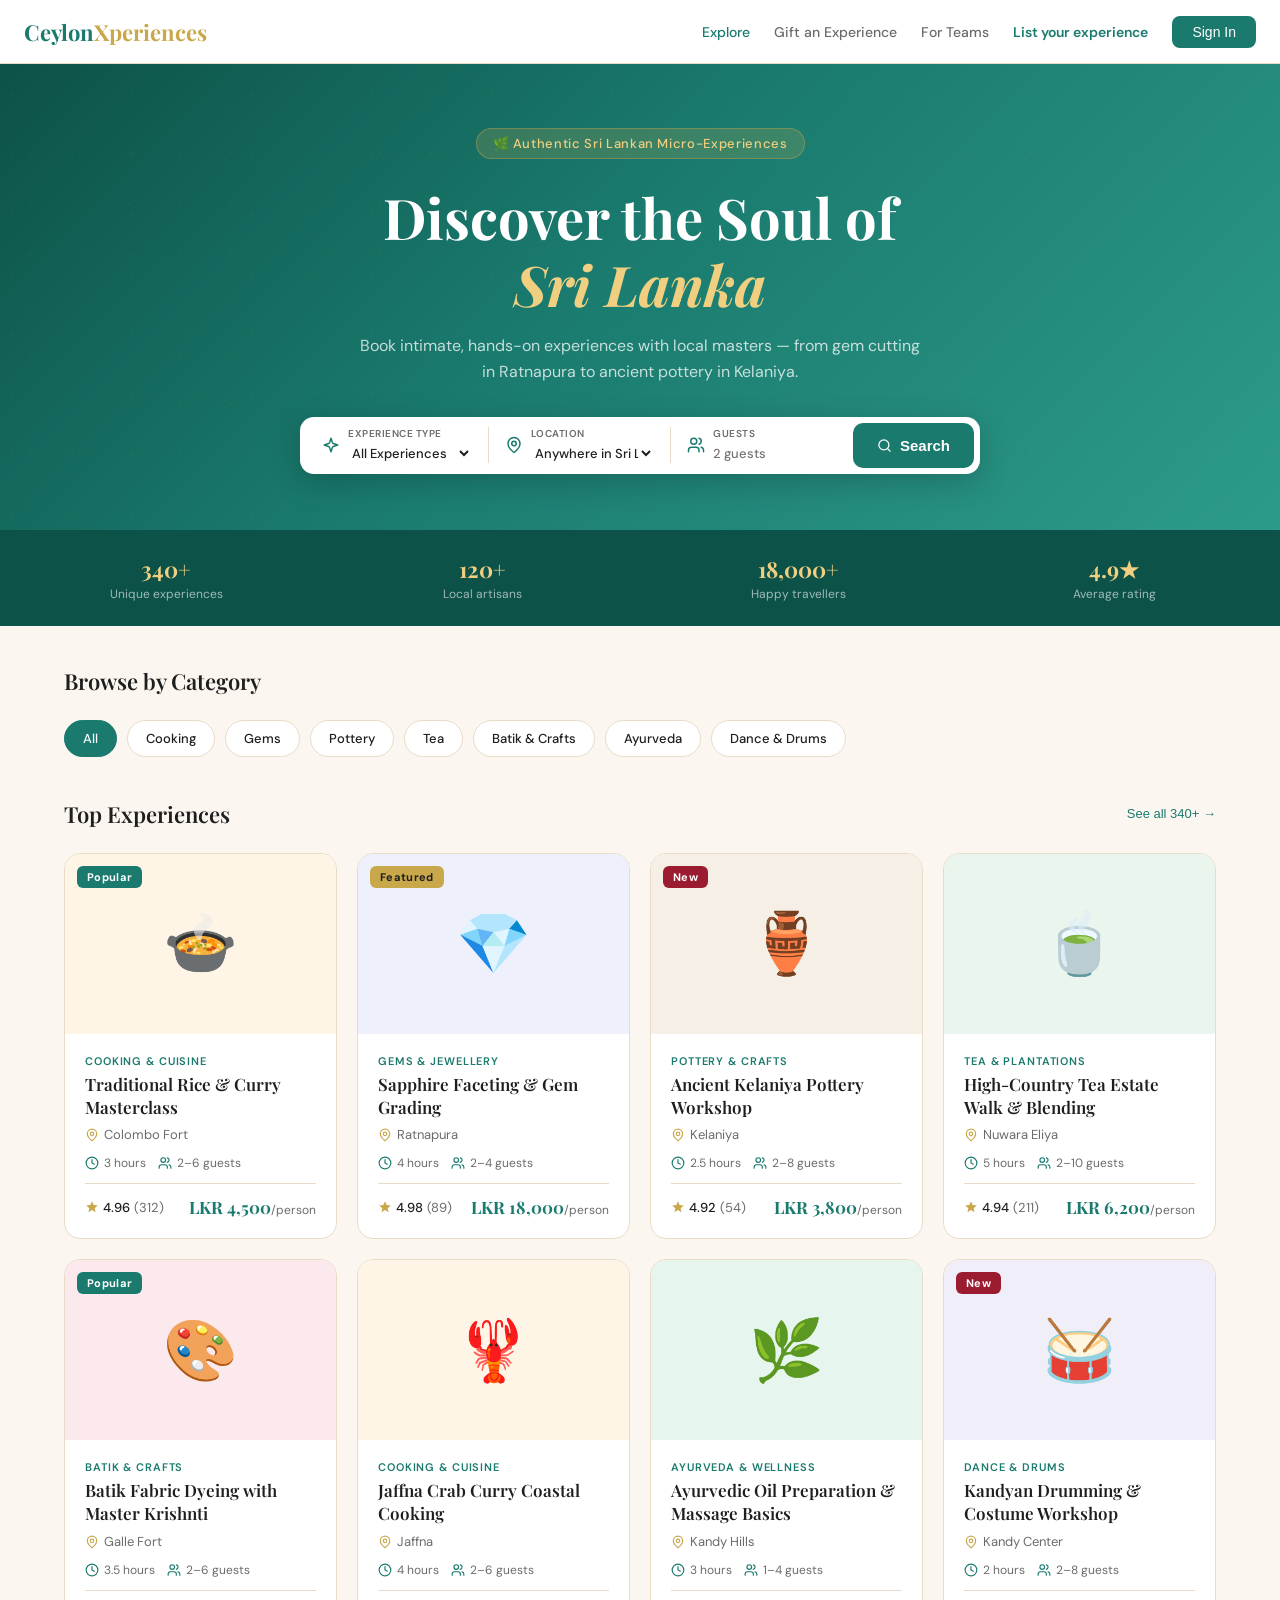
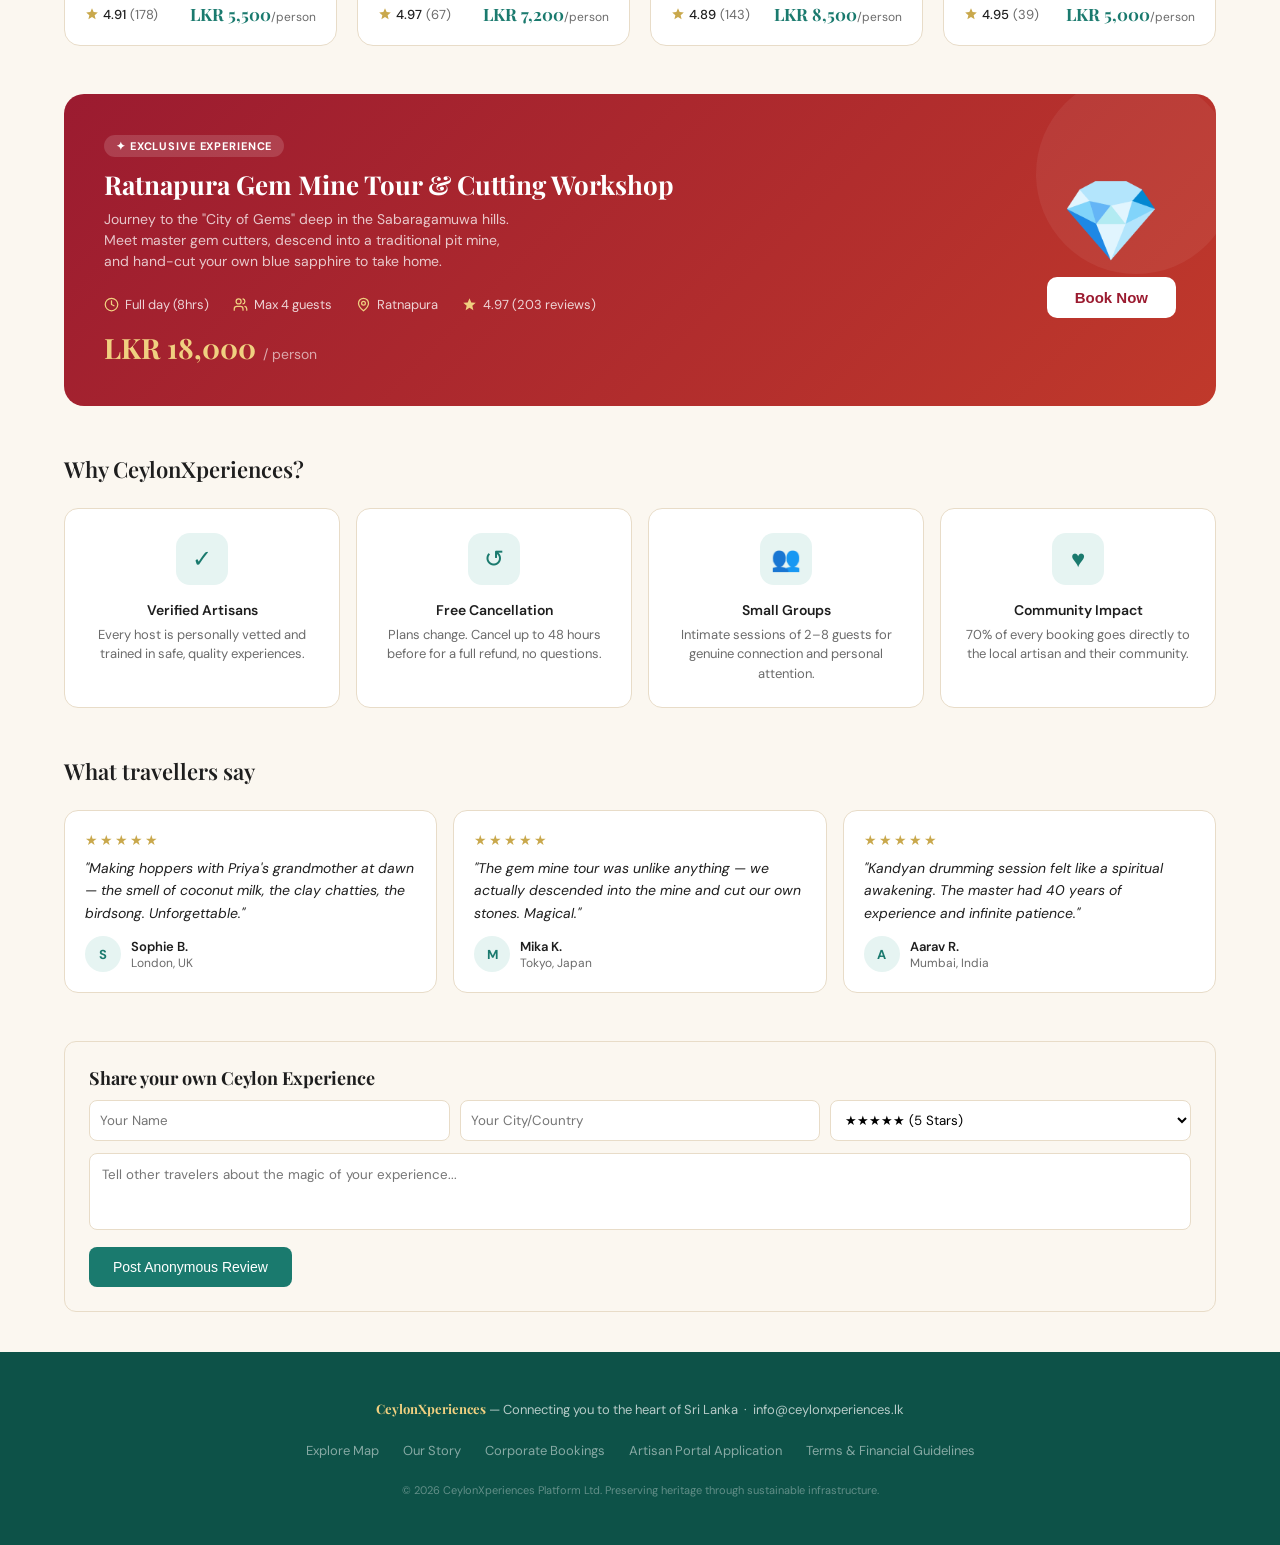
==== index.html @ 3e99bd2c "Add files via upload" ====
<!DOCTYPE html>
<html lang="en">
<head>
<meta charset="UTF-8">
<meta name="viewport" content="width=device-width, initial-scale=1.0">
<title>CeylonXperiences — Authentic Sri Lankan Micro-Experiences</title>
<link href="https://fonts.googleapis.com/css2?family=Playfair+Display:ital,wght=0,400;0,600;0,700;1,400&family=DM+Sans:wght=300;400;500;600&display=swap" rel="stylesheet">
<style>
  *{margin:0;padding:0;box-sizing:border-box}
  :root{
    --gold:#C9A84C;--gold-light:#F0D080;--gold-dark:#8B6914;
    --teal:#1A7A6E;--teal-light:#E6F4F2;--teal-dark:#0D5248;
    --cream:#FBF7F0;--warm:#F5EDD8;--charcoal:#1E1E1E;
    --muted:#6B6B6B;--border:#E8DCC8;--white:#FFFFFF;
    --red:#C0392B;--ruby:#9B1B30;
  }
  body{font-family:'DM Sans',sans-serif;background:var(--cream);color:var(--charcoal);min-height:100vh;display:flex;flex-direction:column}

  /* SVG ICON COMPATIBILITY CLASS */
  .icon {
    display: inline-block;
    width: 1em;
    height: 1em;
    stroke-width: 0;
    stroke: currentColor;
    fill: currentColor;
    vertical-align: middle;
  }

  /* NAV & MOBILE OVERLAYS */
  nav{background:var(--white);border-bottom:1px solid var(--border);padding:0 1.5rem;display:flex;align-items:center;justify-content:space-between;height:64px;position:sticky;top:0;z-index:100}
  .logo{font-family:'Playfair Display',serif;font-size:22px;font-weight:700;color:var(--teal);cursor:pointer}
  .logo span{color:var(--gold)}
  
  /* Toggle Mobile Menu Button */
  .menu-toggle {
    display: none;
    flex-direction: column;
    gap: 5px;
    background: none;
    border: none;
    cursor: pointer;
    padding: 5px;
    z-index: 110;
  }
  .menu-toggle span {
    width: 25px;
    height: 3px;
    background-color: var(--teal);
    transition: all 0.3s ease;
  }
  
  .nav-links{display:flex;gap:1.5rem;align-items:center}
  .nav-links a{text-decoration:none;color:var(--muted);font-size:14px;font-weight:500;cursor:pointer;transition:color 0.2s}
  .nav-links a:hover, .nav-links a.active{color:var(--teal)}
  .nav-btn{background:var(--teal);color:var(--white);border:none;padding:8px 20px;border-radius:8px;font-size:14px;font-weight:500;cursor:pointer}
  .nav-btn:hover{background:var(--teal-dark)}

  /* RESPONSIVE NAV INTERACTION SCREEN OVERLAYS */
  @media (max-width: 868px) {
    .menu-toggle { display: flex; }
    .menu-toggle.open span:nth-child(1) { transform: rotate(45deg) translate(5px, 6px); }
    .menu-toggle.open span:nth-child(2) { opacity: 0; }
    .menu-toggle.open span:nth-child(3) { transform: rotate(-45deg) translate(5px, -6px); }
    
    .nav-links {
      position: fixed;
      top: 0;
      right: -100%;
      width: 75%;
      max-width: 320px;
      height: 100vh;
      background: var(--white);
      box-shadow: -4px 0 15px rgba(0,0,0,0.1);
      flex-direction: column;
      align-items: flex-start;
      padding: 5rem 2rem 2rem;
      gap: 2rem;
      transition: right 0.3s ease;
      z-index: 105;
    }
    .nav-links.open { right: 0; }
    .nav-links a { font-size: 16px; width: 100%; }
    .nav-btn { width: 100%; text-align: center; padding: 12px; }
  }

  /* VIEWS CONTEXT MANAGING */
  .view-section { display: none; }
  .view-section.active { display: block; }

  /* HERO */
  .hero{position:relative;background:linear-gradient(135deg,#0D5248 0%,#1A7A6E 45%,#2D9B8A 100%);padding:4rem 1.5rem 3.5rem;overflow:hidden;text-align:center}
  .hero-pattern{position:absolute;inset:0;opacity:0.06;background-image:radial-gradient(circle at 20% 50%,var(--gold) 1px,transparent 1px),radial-gradient(circle at 80% 20%,var(--gold) 1px,transparent 1px),radial-gradient(circle at 60% 80%,var(--gold) 1px,transparent 1px);background-size:60px 60px,80px 80px,50px 50px}
  .hero-tag{display:inline-block;background:rgba(201,168,76,0.2);color:var(--gold-light);border:1px solid rgba(201,168,76,0.4);padding:6px 16px;border-radius:20px;font-size:13px;font-weight:500;letter-spacing:0.05em;margin-bottom:1.5rem}
  .hero h1{font-family:'Playfair Display',serif;font-size:clamp(1.8rem, 5vw, 3.5rem);color:var(--white);line-height:1.2;margin-bottom:1rem;font-weight:700}
  .hero h1 em{color:var(--gold-light);font-style:italic}
  .hero p{color:rgba(255,255,255,0.75);font-size:16px;max-width:560px;margin:0 auto 2rem;line-height:1.6}

  /* SEARCH BAR (MOBILE ADAPTIVE RESIZING) */
  .search-bar{background:var(--white);border-radius:14px;padding:6px;display:flex;align-items:center;max-width:680px;margin:0 auto;box-shadow:0 8px 32px rgba(0,0,0,0.2)}
  .search-field{display:flex;align-items:center;gap:8px;padding:0 1rem;flex:1;border-right:1px solid var(--border)}
  .search-field:last-of-type{border-right:none}
  .search-field i, .search-field svg{color:var(--teal);font-size:18px;width:18px;height:18px;flex-shrink:0}
  .search-field-inner{flex:1;}
  .search-field-inner label{display:block;font-size:10px;font-weight:600;color:var(--muted);letter-spacing:0.05em;text-transform:uppercase;text-align:left;margin-bottom:2px}
  .search-field-inner select,.search-field-inner input{border:none;outline:none;font-family:'DM Sans',sans-serif;font-size:13px;font-weight:500;color:var(--charcoal);background:transparent;width:100%;cursor:pointer}
  .search-go{background:var(--teal);color:var(--white);border:none;padding:14px 24px;border-radius:10px;font-size:15px;font-weight:600;cursor:pointer;white-space:nowrap;display:flex;align-items:center;gap:8px;transition: background 0.2s;}
  .search-go:hover{background:var(--teal-dark)}

  @media (max-width: 768px) {
    .search-bar { flex-direction: column; align-items: stretch; gap: 12px; padding: 16px; border-radius: 16px; }
    .search-field { border-right: none; border-bottom: 1px solid var(--border); padding: 0 0 10px 0; }
    .search-field:last-of-type { border-bottom: none; padding-bottom: 4px; }
    .search-go { width: 100%; justify-content: center; padding: 14px; }
    .search-field-inner select, .search-field-inner input { font-size: 14px; padding: 4px 0; }
  }

  /* STATS STRIP */
  .stats-strip{background:var(--teal-dark);display:flex;justify-content:center;gap:2rem;padding:1.5rem;flex-wrap:wrap}
  .stat{text-align:center;flex:1;min-width:130px}
  .stat-num{font-size:22px;font-weight:700;color:var(--gold-light);font-family:'Playfair Display',serif}
  .stat-label{font-size:12px;color:rgba(255,255,255,0.6);margin-top:2px}

  /* MAIN CONTENT */
  main{max-width:1200px;margin:0 auto;padding:2.5rem 1.5rem;flex:1;width:100%}

  /* CATEGORY PILLS (MOBILE TOUCH-SWIPE SLIDER LAYOUT) */
  .section-header{display:flex;justify-content:space-between;align-items:center;margin-bottom:1.5rem;gap:10px}
  .section-title{font-family:'Playfair Display',serif;font-size:22px;font-weight:600;color:var(--charcoal)}
  .see-all{color:var(--teal);font-size:13px;font-weight:500;cursor:pointer;text-decoration:none;border:none;background:none;white-space:nowrap}
  .see-all:hover{color:var(--teal-dark);text-decoration:underline}
  
  .categories{display:flex;gap:10px;overflow-x:auto;padding-bottom:10px;margin-bottom:2rem;margin-left:-1.5rem;margin-right:-1.5rem;padding-left:1.5rem;padding-right:1.5rem;scrollbar-width:none;-webkit-overflow-scrolling:touch}
  .categories::-webkit-scrollbar { display: none; }
  .cat-pill{display:flex;align-items:center;gap:7px;padding:9px 18px;border-radius:40px;border:1.5px solid var(--border);background:var(--white);font-size:13px;font-weight:500;cursor:pointer;transition:all 0.2s;color:var(--charcoal);white-space:nowrap}
  .cat-pill:hover,.cat-pill.active{background:var(--teal);color:var(--white);border-color:var(--teal)}

  /* CARDS GRID */
  .cards-grid{display:grid;grid-template-columns:repeat(auto-fill,minmax(270px,1fr));gap:20px;margin-bottom:3rem}
  @media (max-width: 480px) {
    .cards-grid { grid-template-columns: 1fr; }
  }
  .card{background:var(--white);border-radius:16px;overflow:hidden;border:1px solid var(--border);cursor:pointer;transition:transform 0.2s,box-shadow 0.2s;display:flex;flex-direction:column}
  .card:hover{transform:translateY(-4px);box-shadow:0 12px 32px rgba(0,0,0,0.1)}
  .card-img-placeholder{width:100%;height:180px;display:flex;align-items:center;justify-content:center;font-size:60px;position:relative;flex-shrink:0}
  .card-badge{position:absolute;top:12px;left:12px;background:var(--gold);color:var(--charcoal);font-size:11px;font-weight:700;padding:4px 10px;border-radius:6px;letter-spacing:0.03em}
  .card-badge.new{background:var(--ruby);color:var(--white)}
  .card-badge.popular{background:var(--teal);color:var(--white)}
  .card-body{padding:1.25rem;display:flex;flex-direction:column;flex:1}
  .card-category{font-size:11px;font-weight:600;color:var(--teal);letter-spacing:0.08em;text-transform:uppercase;margin-bottom:5px}
  .card-title{font-family:'Playfair Display',serif;font-size:17px;font-weight:600;color:var(--charcoal);margin-bottom:8px;line-height:1.35}
  .card-location{display:flex;align-items:center;gap:5px;font-size:13px;color:var(--muted);margin-bottom:12px;margin-top:auto}
  .card-location svg{color:var(--gold);width:14px;height:14px;flex-shrink:0}
  .card-meta{display:flex;gap:12px;margin-bottom:12px}
  .card-meta-item{display:flex;align-items:center;gap:5px;font-size:12px;color:var(--muted)}
  .card-meta-item svg{color:var(--teal);width:14px;height:14px;flex-shrink:0}
  .card-footer{display:flex;align-items:center;justify-content:space-between;border-top:1px solid var(--border);padding-top:12px;margin-top:auto}
  .card-rating{display:flex;align-items:center;gap:4px;font-size:13px;font-weight:500}
  .card-rating svg{color:var(--gold);width:14px;height:14px}
  .card-price{font-size:17px;font-weight:700;color:var(--teal);font-family:'Playfair Display',serif}
  .card-price span{font-size:12px;font-weight:400;color:var(--muted);font-family:'DM Sans',sans-serif}

  /* FEATURED BANNER */
  .featured-banner{background:linear-gradient(135deg,#9B1B30,#C0392B);border-radius:20px;padding:2.5rem;display:grid;grid-template-columns:1fr auto;gap:2rem;align-items:center;margin-bottom:3rem;position:relative;overflow:hidden}
  .featured-banner::before{content:'';position:absolute;right:-20px;top:-20px;width:200px;height:200px;border-radius:50%;background:rgba(255,255,255,0.06)}
  .featured-tag{background:rgba(255,255,255,0.15);color:var(--white);font-size:11px;font-weight:700;padding:4px 12px;border-radius:20px;letter-spacing:0.08em;display:inline-block;margin-bottom:12px}
  .featured-banner h2{font-family:'Playfair Display',serif;font-size:26px;color:var(--white);font-weight:700;margin-bottom:8px;line-height:1.2}
  .featured-banner p{color:rgba(255,255,255,0.75);font-size:14px;line-height:1.5;max-width:420px;margin-bottom:1.5rem}
  .featured-price{font-size:28px;font-weight:700;color:var(--gold-light);font-family:'Playfair Display',serif}
  .featured-price small{font-size:14px;font-weight:400;color:rgba(255,255,255,0.6);font-family:'DM Sans',sans-serif}
  .featured-btn{background:var(--white);color:var(--ruby);border:none;padding:12px 28px;border-radius:10px;font-weight:600;font-size:15px;cursor:pointer;transition:transform 0.2s;}
  .featured-btn:active{transform:scale(0.98)}
  .featured-info{display:flex;gap:1.5rem;margin-bottom:1rem;flex-wrap:wrap}
  .feat-info-item{display:flex;align-items:center;gap:6px;font-size:13px;color:rgba(255,255,255,0.8)}
  .feat-info-item svg{width:15px;height:15px;color:var(--gold-light)}

  @media (max-width: 768px) {
    .featured-banner { grid-template-columns: 1fr; padding: 2rem 1.5rem; text-align: center; }
    .featured-banner p { max-width: 100%; }
    .featured-info { justify-content: center; gap: 1rem; }
    .featured-banner div:last-child { flex-direction: row-reverse !important; justify-content: space-between; width: 100%; border-top: 1px solid rgba(255,255,255,0.15); padding-top: 1.5rem; }
    .featured-btn { width: 100%; max-width: 200px; padding: 14px; }
  }

  /* CONTENT TEMPLATE STYLES */
  .generic-content{background:var(--white);border-radius:16px;border:1px solid var(--border);padding:2.5rem 1.5rem;max-width:800px;margin:0 auto}
  .generic-content h2{font-family:'Playfair Display',serif;font-size:26px;margin-bottom:1.25rem;color:var(--teal-dark)}
  .generic-content h3{font-family:'Playfair Display',serif;font-size:19px;margin:1.5rem 0 0.75rem;color:var(--charcoal)}
  .generic-content p{font-size:15px;line-height:1.65;color:var(--muted);margin-bottom:1.25rem}
  .generic-content ul{margin-left:1.25rem;margin-bottom:1.5rem;color:var(--muted)}
  .generic-content li{margin-bottom:0.5rem;font-size:15px;line-height:1.5}
  
  /* GRID BOX FOR TEAMS & GIFTING */
  .info-split-grid {display:grid;grid-template-columns:1fr 1fr;gap:1.5rem;margin-top:2rem}
  @media(max-width:640px){.info-split-grid{grid-template-columns:1fr}}
  .info-box {background:var(--cream);border:1px solid var(--border);border-radius:12px;padding:1.25rem}

  /* BOOKING FLOW STYLES */
  .checkout-container{display:grid;grid-template-columns:1.4fr 1fr;gap:1.5rem;max-width:1000px;margin:0 auto;align-items:start}
  @media(max-width:868px){.checkout-container{grid-template-columns:1fr}}
  .checkout-card{background:var(--white);border:1px solid var(--border);border-radius:16px;padding:1.5rem}
  .checkout-step{display:none}
  .checkout-step.active{display:block}
  .step-indicator{display:flex;gap:8px;margin-bottom:1.5rem}
  .step-dot{flex:1;height:4px;background:var(--border);border-radius:2px}
  .step-dot.active{background:var(--teal)}
  .form-group{margin-bottom:1.25rem}
  .form-group label{display:block;font-size:13px;font-weight:600;margin-bottom:6px;color:var(--charcoal);text-align:left}
  .form-group input, .form-group select, .form-group textarea{width:100%;padding:11px 14px;border:1px solid var(--border);border-radius:8px;font-family:inherit;font-size:14px;outline:none;-webkit-appearance:none;background:var(--white)}
  .form-group input:focus, .form-group select:focus{border-color:var(--teal)}
  .summary-row{display:flex;justify-content:space-between;margin-bottom:0.75rem;font-size:14px;color:var(--muted)}
  .summary-total{display:flex;justify-content:space-between;border-top:1px solid var(--border);padding-top:1rem;margin-top:1rem;font-weight:700;font-size:18px;color:var(--charcoal)}
  
  /* TESTIMONIALS & WHY US */
  .testimonials{display:grid;grid-template-columns:repeat(auto-fill,minmax(280px,1fr));gap:16px;margin-bottom:3rem}
  .testimonial{background:var(--white);border-radius:14px;border:1px solid var(--border);padding:1.25rem}
  .testi-stars{color:var(--gold);font-size:14px;margin-bottom:8px;letter-spacing:2px}
  .testi-text{font-size:14px;color:var(--charcoal);line-height:1.6;margin-bottom:12px;font-style:italic}
  .testi-author{display:flex;align-items:center;gap:10px}
  .testi-avatar{width:36px;height:36px;border-radius:50%;background:var(--teal-light);display:flex;align-items:center;justify-content:center;font-size:13px;font-weight:700;color:var(--teal)}
  .testi-name{font-size:13px;font-weight:600;color:var(--charcoal)}
  .testi-origin{font-size:12px;color:var(--muted)}

  .why-grid{display:grid;grid-template-columns:repeat(auto-fill,minmax(220px,1fr));gap:16px;margin-bottom:3rem}
  .why-card{background:var(--white);border-radius:14px;border:1px solid var(--border);padding:1.5rem;text-align:center}
  .why-icon{width:52px;height:52px;border-radius:14px;background:var(--teal-light);display:flex;align-items:center;justify-content:center;margin:0 auto 1rem;font-size:24px;color:var(--teal)}
  .why-title{font-weight:600;font-size:14px;margin-bottom:6px;color:var(--charcoal)}
  .why-desc{font-size:13px;color:var(--muted);line-height:1.5}

  /* REVIEWS ENGINE */
  .review-input-box{background:var(--cream);border-radius:12px;padding:1.5rem;margin-top:2rem;border:1px solid var(--border)}

  /* FOOTER */
  footer{background:var(--teal-dark);color:rgba(255,255,255,0.7);text-align:center;padding:3rem 1.5rem;font-size:13px;margin-top:auto}
  footer strong{color:var(--gold-light);font-family:'Playfair Display',serif;cursor:pointer}
  .footer-links{margin-top:1.5rem;display:flex;justify-content:center;gap:1.5rem;flex-wrap:wrap}
  .footer-links a{color:rgba(255,255,255,0.5);text-decoration:none;cursor:pointer;transition:color 0.2s}
  .footer-links a:hover{color:var(--gold-light)}

  /* OVERLAY DETAIL MODALS (RESPONSIVE FULLSCREEN SHEETS FOR MOBILE) */
  .modal-overlay{display:none;position:fixed;inset:0;background:rgba(0,0,0,0.6);z-index:1000;align-items:center;justify-content:center;padding:1rem;backdrop-filter: blur(2px);}
  .modal-overlay.open{display:flex}
  .modal{background:var(--white);border-radius:20px;max-width:560px;width:100%;max-height:90vh;overflow-y:auto;position:relative}
  .modal-img{width:100%;height:200px;display:flex;align-items:center;justify-content:center;font-size:80px;border-radius:20px 20px 0 0;background:var(--warm)}
  .modal-body{padding:1.5rem}
  .modal-close{position:absolute;top:12px;right:12px;background:rgba(0,0,0,0.4);color:var(--white);border:none;border-radius:50%;width:34px;height:34px;cursor:pointer;font-size:18px;display:flex;align-items:center;justify-content:center;font-weight:bold}
  .modal-title{font-family:'Playfair Display',serif;font-size:22px;font-weight:700;margin-bottom:4px;line-height:1.3}
  .modal-sub{color:var(--muted);font-size:14px;margin-bottom:1rem}
  .modal-detail-grid{display:grid;grid-template-columns:1fr 1fr;gap:10px;margin-bottom:1.25rem}
  .modal-detail{background:var(--cream);border-radius:10px;padding:10px 14px}
  .modal-detail-label{font-size:11px;font-weight:600;color:var(--muted);letter-spacing:0.05em;text-transform:uppercase;margin-bottom:3px}
  .modal-detail-val{font-size:13px;font-weight:600;color:var(--charcoal)}
  .modal-desc{font-size:14px;color:var(--muted);line-height:1.6;margin-bottom:1.25rem}
  .modal-includes{margin-bottom:1.25rem}
  .modal-includes h4{font-size:13px;font-weight:700;color:var(--charcoal);margin-bottom:8px;letter-spacing:0.03em}
  .include-item{display:flex;align-items:center;gap:8px;font-size:13px;color:var(--muted);margin-bottom:6px}
  .include-item svg{color:var(--teal);width:14px;height:14px;flex-shrink:0}
  .modal-price-row{display:flex;align-items:center;justify-content:space-between;margin-bottom:1.25rem;gap:15px}
  .modal-big-price{font-family:'Playfair Display',serif;font-size:24px;font-weight:700;color:var(--teal);white-space:nowrap}
  .modal-rating{display:flex;align-items:center;gap:5px;font-size:14px}
  .modal-rating svg{color:var(--gold);width:16px;height:16px}

  @media (max-width: 576px) {
    .modal-overlay { padding: 0; }
    .modal { max-height: 100vh; height: 100%; border-radius: 0; display:flex; flex-direction:column; }
    .modal-img { height: 160px; border-radius: 0; }
    .modal-body { padding: 1.25rem; flex: 1; overflow-y: auto; }
    .modal-price-row { flex-direction: column; align-items: flex-start; gap: 8px; }
    .modal-big-price { text-align: left; }
    .modal-detail-grid { grid-template-columns: 1fr; gap: 8px; }
  }
</style>
</head>
<body>

<!-- REUSABLE EMBEDDED PACK OF VECTOR ICONS -->
<svg style="display: none;">
  <symbol id="icon-sparkles" viewBox="0 0 24 24" fill="none" stroke="currentColor" stroke-width="2" stroke-linecap="round" stroke-linejoin="round">
    <path d="m12 3-1.912 5.813a2 2 0 0 1-1.275 1.275L3 12l5.813 1.912a2 2 0 0 1 1.275 1.275L12 21l1.912-5.813a2 2 0 0 1 1.275-1.275L21 12l-5.813-1.912a2 2 0 0 1-1.275-1.275L12 3Z"/>
  </symbol>
  <symbol id="icon-map-pin" viewBox="0 0 24 24" fill="none" stroke="currentColor" stroke-width="2" stroke-linecap="round" stroke-linejoin="round">
    <path d="M20 10c0 6-8 12-8 12s-8-6-8-12a8 8 0 0 1 16 0Z"/><circle cx="12" cy="10" r="3"/>
  </symbol>
  <symbol id="icon-users" viewBox="0 0 24 24" fill="none" stroke="currentColor" stroke-width="2" stroke-linecap="round" stroke-linejoin="round">
    <path d="M16 21v-2a4 4 0 0 0-4-4H6a4 4 0 0 0-4 4v2"/><circle cx="9" cy="7" r="4"/><path d="M22 21v-2a4 4 0 0 0-3-3.87"/><path d="M16 3.13a4 4 0 0 1 0 7.75"/>
  </symbol>
  <symbol id="icon-search" viewBox="0 0 24 24" fill="none" stroke="currentColor" stroke-width="2" stroke-linecap="round" stroke-linejoin="round">
    <circle cx="11" cy="11" r="8"/><path d="m21 21-4.3-4.3"/>
  </symbol>
  <symbol id="icon-clock" viewBox="0 0 24 24" fill="none" stroke="currentColor" stroke-width="2" stroke-linecap="round" stroke-linejoin="round">
    <circle cx="12" cy="12" r="10"/><path d="M12 6v6l4 2"/>
  </symbol>
  <symbol id="icon-star" viewBox="0 0 24 24" fill="currentColor">
    <path d="M12 17.27L18.18 21l-1.64-7.03L22 9.24l-7.19-.61L12 2 9.19 8.63 2 9.24l5.46 4.73L5.82 21z"/>
  </symbol>
  <symbol id="icon-check" viewBox="0 0 24 24" fill="none" stroke="currentColor" stroke-width="3" stroke-linecap="round" stroke-linejoin="round">
    <polyline points="20 6 9 17 4 12"/>
  </symbol>
</svg>

<!-- NAV -->
<nav>
  <div class="logo" onclick="navigateTo('explore')">Ceylon<span>Xperiences</span></div>
  
  <button class="menu-toggle" id="menu-toggle-btn" onclick="toggleMobileNavMenu()">
    <span></span>
    <span></span>
    <span></span>
  </button>

  <div class="nav-links" id="nav-links-menu">
    <a id="lnk-explore" class="active" onclick="navigateTo('explore')">Explore</a>
    <a id="lnk-gift" onclick="navigateTo('gift')">Gift an Experience</a>
    <a id="lnk-teams" onclick="navigateTo('teams')">For Teams</a>
    <a id="lnk-list-experience" onclick="navigateTo('list-experience')" style="color:var(--teal);font-weight:600">List your experience</a>
    <button class="nav-btn" onclick="navigateTo('auth')">Sign In</button>
  </div>
</nav>

<!-- ROUTED CONTROLLER WRAPPER -->
<div id="view-wrapper">

  <!-- VIEW 1: HOME/EXPLORE PAGE -->
  <div id="view-explore" class="view-section active">
    <!-- HERO -->
    <div class="hero">
      <div class="hero-pattern"></div>
      <div style="position:relative;z-index:1">
        <div class="hero-tag">🌿 Authentic Sri Lankan Micro-Experiences</div>
        <h1>Discover the Soul of<br><em>Sri Lanka</em></h1>
        <p>Book intimate, hands-on experiences with local masters — from gem cutting in Ratnapura to ancient pottery in Kelaniya.</p>
        <div class="search-bar">
          <div class="search-field">
            <svg class="icon"><use href="#icon-sparkles"></use></svg>
            <div class="search-field-inner">
              <label>Experience Type</label>
              <select id="search-cat">
                <option value="all">All Experiences</option>
                <option value="cooking">Cooking & Cuisine</option>
                <option value="gems">Gems & Jewellery</option>
                <option value="pottery">Pottery & Crafts</option>
                <option value="tea">Tea & Plantations</option>
                <option value="batik">Batik & Weaving</option>
                <option value="wellness">Ayurveda & Wellness</option>
              </select>
            </div>
          </div>
          <div class="search-field">
            <svg class="icon"><use href="#icon-map-pin"></use></svg>
            <div class="search-field-inner">
              <label>Location</label>
              <select id="search-loc">
                <option value="any">Anywhere in Sri Lanka</option>
                <option value="colombo">Colombo</option>
                <option value="kandy">Kandy</option>
                <option value="galle">Galle</option>
                <option value="ratnapura">Ratnapura</option>
                <option value="nuwara eliya">Nuwara Eliya</option>
                <option value="kelaniya">Kelaniya</option>
              </select>
            </div>
          </div>
          <div class="search-field">
            <svg class="icon"><use href="#icon-users"></use></svg>
            <div class="search-field-inner">
              <label>Guests</label>
              <input type="text" id="search-guests" placeholder="2 guests">
            </div>
          </div>
          <button class="search-go" onclick="executeSearch()"><svg class="icon" style="fill:none;"><use href="#icon-search"></use></svg>Search</button>
        </div>
      </div>
    </div>

    <!-- STATS -->
    <div class="stats-strip">
      <div class="stat"><div class="stat-num">340+</div><div class="stat-label">Unique experiences</div></div>
      <div class="stat"><div class="stat-num">120+</div><div class="stat-label">Local artisans</div></div>
      <div class="stat"><div class="stat-num">18,000+</div><div class="stat-label">Happy travellers</div></div>
      <div class="stat"><div class="stat-num">4.9★</div><div class="stat-label">Average rating</div></div>
    </div>

    <!-- MAIN -->
    <main>
      <!-- CATEGORIES -->
      <div class="section-header"><span class="section-title">Browse by Category</span></div>
      <div class="categories">
        <div class="cat-pill active" id="pill-all" onclick="filterCards('all')">All</div>
        <div class="cat-pill" id="pill-cooking" onclick="filterCards('cooking')">Cooking</div>
        <div class="cat-pill" id="pill-gems" onclick="filterCards('gems')">Gems</div>
        <div class="cat-pill" id="pill-pottery" onclick="filterCards('pottery')">Pottery</div>
        <div class="cat-pill" id="pill-tea" onclick="filterCards('tea')">Tea</div>
        <div class="cat-pill" id="pill-batik" onclick="filterCards('batik')">Batik & Crafts</div>
        <div class="cat-pill" id="pill-wellness" onclick="filterCards('wellness')">Ayurveda</div>
        <div class="cat-pill" id="pill-dance" onclick="filterCards('dance')">Dance & Drums</div>
      </div>

      <!-- EXPERIENCE CARDS -->
      <div class="section-header">
        <span class="section-title" id="grid-header-title">Top Experiences</span>
        <button class="see-all" onclick="filterCards('all')">See all 340+ →</button>
      </div>
      <div class="cards-grid" id="cards-grid"></div>

      <!-- FEATURED EXPERIENCE -->
      <div class="featured-banner">
        <div>
          <div class="featured-tag">✦ EXCLUSIVE EXPERIENCE</div>
          <h2>Ratnapura Gem Mine Tour & Cutting Workshop</h2>
          <p>Journey to the "City of Gems" deep in the Sabaragamuwa hills. Meet master gem cutters, descend into a traditional pit mine, and hand-cut your own blue sapphire to take home.</p>
          <div class="featured-info">
            <div class="feat-info-item"><svg class="icon"><use href="#icon-clock"></use></svg>Full day (8hrs)</div>
            <div class="feat-info-item"><svg class="icon"><use href="#icon-users"></use></svg>Max 4 guests</div>
            <div class="feat-info-item"><svg class="icon"><use href="#icon-map-pin"></use></svg>Ratnapura</div>
            <div class="feat-info-item"><svg class="icon"><use href="#icon-star"></use></svg>4.97 (203 reviews)</div>
          </div>
          <div class="featured-price">LKR 18,000 <small>/ person</small></div>
        </div>
        <div style="display:flex;flex-direction:column;align-items:center;gap:16px;z-index:1">
          <div style="font-size:80px;line-height:1">💎</div>
          <button class="featured-btn" onclick="openModal(2)">Book Now</button>
        </div>
      </div>

      <!-- WHY US -->
      <div class="section-header"><span class="section-title">Why CeylonXperiences?</span></div>
      <div class="why-grid">
        <div class="why-card">
          <div class="why-icon">✓</div>
          <div class="why-title">Verified Artisans</div>
          <div class="why-desc">Every host is personally vetted and trained in safe, quality experiences.</div>
        </div>
        <div class="why-card">
          <div class="why-icon">↺</div>
          <div class="why-title">Free Cancellation</div>
          <div class="why-desc">Plans change. Cancel up to 48 hours before for a full refund, no questions.</div>
        </div>
        <div class="why-card">
          <div class="why-icon">👥</div>
          <div class="why-title">Small Groups</div>
          <div class="why-desc">Intimate sessions of 2–8 guests for genuine connection and personal attention.</div>
        </div>
        <div class="why-card">
          <div class="why-icon">♥</div>
          <div class="why-title">Community Impact</div>
          <div class="why-desc">70% of every booking goes directly to the local artisan and their community.</div>
        </div>
      </div>

      <!-- TESTIMONIALS & REVIEWS ENGINE -->
      <div class="section-header"><span class="section-title">What travellers say</span></div>
      <div class="testimonials" id="testimonials-container"></div>

      <!-- LEAVE A REVIEW FORM -->
      <div class="review-input-box">
        <h4 style="font-family:'Playfair Display', serif; font-size:18px; margin-bottom:10px;">Share your own Ceylon Experience</h4>
        <div style="display:grid; grid-template-columns: repeat(auto-fit, minmax(200px, 1fr)); gap:10px; margin-bottom:12px;">
          <input type="text" id="rev-name" placeholder="Your Name" style="padding:10px; border:1px solid var(--border); border-radius:8px; font-family:inherit;">
          <input type="text" id="rev-origin" placeholder="Your City/Country" style="padding:10px; border:1px solid var(--border); border-radius:8px; font-family:inherit;">
          <select id="rev-stars" style="padding:10px; border:1px solid var(--border); border-radius:8px; font-family:inherit; background:#fff;">
            <option value="5">★★★★★ (5 Stars)</option>
            <option value="4">★★★★☆ (4 Stars)</option>
            <option value="3">★★★☆☆ (3 Stars)</option>
          </select>
        </div>
        <textarea id="rev-text" rows="3" placeholder="Tell other travelers about the magic of your experience..." style="width:100%; padding:12px; border:1px solid var(--border); border-radius:8px; font-family:inherit; margin-bottom:12px; resize:none;"></textarea>
        <button class="nav-btn" style="padding:12px 24px;" onclick="submitReview()">Post Anonymous Review</button>
      </div>
    </main>
  </div>

  <!-- VIEW 2: GIFT AN EXPERIENCE -->
  <div id="view-gift" class="view-section">
    <main>
      <div class="generic-content">
        <h2>Gift a Piece of Sri Lankan Heritage</h2>
        <p>Give memories instead of things. A CeylonXperiences digital gift card gives your loved ones access to real, intimate creative classes, workshops, and immersive travel experiences all around the island.</p>
        
        <div class="info-split-grid">
          <div class="info-box">
            <h4 style="font-family:'Playfair Display', serif; font-size:16px;">Physical Gift Kit (+ LKR 1,500)</h4>
            <p style="font-size:13px; margin-top:5px; line-height:1.4;">A hand-woven reed box containing a personalized letter press voucher card delivered anywhere in Sri Lanka.</p>
          </div>
          <div class="info-box">
            <h4 style="font-family:'Playfair Display', serif; font-size:16px;">Instant e-Gift Card</h4>
            <p style="font-size:13px; margin-top:5px; line-height:1.4;">Delivered straight to their inbox on any special day or time you choose, with personalized greetings.</p>
          </div>
        </div>

        <h3 style="margin-top:2rem;">Configure Your Gift Voucher</h3>
        <div class="form-group" style="margin-top:1rem;">
          <label>Select Value amount</label>
          <select id="gift-val">
            <option value="5000">LKR 5,000 Voucher</option>
            <option value="10000">LKR 10,000 Voucher</option>
            <option value="25000">LKR 25,000 Voucher</option>
          </select>
        </div>
        <div class="form-group">
          <label>Recipient Name</label>
          <input type="text" id="gift-to" placeholder="Who is the lucky traveler?">
        </div>
        <div class="form-group">
          <label>Recipient Email</label>
          <input type="email" id="gift-email" placeholder="recipient@email.com">
        </div>
        <button class="book-btn" style="margin-top:1rem;" onclick="processGiftPurchase()">Purchase Gift Card Voucher →</button>
      </div>
    </main>
  </div>

  <!-- VIEW 3: FOR TEAMS / CORPORATE -->
  <div id="view-teams" class="view-section">
    <main>
      <div class="generic-content">
        <h2>Unforgettable Corporate Experiences</h2>
        <p>Transform your next company retreat, client hosting, or team building workshop into an act of direct community impact. We structure private classes for teams up to 50 people.</p>
        
        <h3>Popular Corporate Offerings</h3>
        <ul>
          <li><strong>Pottery Team Co-Creation:</strong> Collaborative clay workshops focusing on building a shared corporate mosaic layout.</li>
          <li><strong>Culinary Cook-Offs:</strong> Split into competing teams to create the best multi-generational traditional Jaffna or Southern curry buffet spread.</li>
          <li><strong>Custom Tea Assembly:</strong> Let your executive staff pick raw leaves and develop custom single-origin branding packages.</li>
        </ul>

        <div class="info-box" style="margin-top:2rem;">
          <h4 style="font-family:'Playfair Display', serif;">Request Corporate Quotation Brochure</h4>
          <div class="form-group" style="margin-top:1rem;">
            <label>Company Name</label>
            <input type="text" id="corp-company" placeholder="Example LLC">
          </div>
          <div class="form-group">
            <label>Estimated Headcount</label>
            <input type="number" id="corp-size" placeholder="15">
          </div>
          <button class="book-btn" onclick="alert('Thank you! Our Corporate relations manager will email custom proposals within 4 business hours.')">Download Corporate Deck Packages</button>
        </div>
      </div>
    </main>
  </div>

  <!-- VIEW 4: LIST YOUR EXPERIENCE -->
  <div id="view-list-experience" class="view-section">
    <main>
      <div class="generic-content">
        <h2>Empower Your Craft: Host with Us</h2>
        <p>Are you a master craftsman, generational cook, or plantation owner? CeylonXperiences helps you manage bookings, handle translations, and welcome premium global travelers directly into your workspace.</p>
        
        <h3>Our Platform Guarantee</h3>
        <ul>
          <li><strong>70% Direct Payouts:</strong> The absolute highest percentage index matching micro-tourism industry compliance.</li>
          <li><strong>Translator Network Assistance:</strong> We supply professional native speakers if your experience requires fluent multi-lingual translation layers.</li>
          <li><strong>Full Scale Insurance:</strong> Completely covered guest liability protocols for dangerous physical contexts (like mining or high kiln operations).</li>
        </ul>

        <div class="info-box" style="margin-top:2rem;">
          <h4 style="font-family:'Playfair Display', serif;">Artisan Application Form</h4>
          <div class="form-group" style="margin-top:1rem;">
            <label>What is your craft / heritage skill?</label>
            <input type="text" placeholder="e.g., Traditional mask carving, coastal stilt fishing">
          </div>
          <div class="form-group">
            <label>Location of your studio / home base</label>
            <input type="text" placeholder="e.g., Ambalangoda">
          </div>
          <button class="book-btn" onclick="alert('Application received. Our field onboarding team will visit your location for quality evaluation within 7 business days.')">Submit Host Application</button>
        </div>
      </div>
    </main>
  </div>

  <!-- VIEW 5: AUTHENTICATION / SIGN IN -->
  <div id="view-auth" class="view-section">
    <main style="max-width:460px; margin:0 auto;">
      <div class="checkout-card">
        <h2 style="font-family:'Playfair Display', serif; font-size:24px; margin-bottom:1rem; text-align:center;">Welcome Back</h2>
        <div class="form-group">
          <label>Email Address</label>
          <input type="email" placeholder="name@domain.com">
        </div>
        <div class="form-group">
          <label>Password</label>
          <input type="password" placeholder="••••••••">
        </div>
        <button class="book-btn" style="margin-bottom:1rem;" onclick="alert('Successfully signed in!')">Sign In</button>
        <p style="font-size:12px; text-align:center; color:var(--muted)">Don't have an artisan or traveler profile? <a style="color:var(--teal); font-weight:600; cursor:pointer;">Create Account</a></p>
      </div>
    </main>
  </div>

  <!-- VIEW 6: ABOUT US -->
  <div id="view-about" class="view-section">
    <main>
      <div class="generic-content">
        <h2>Our Mission</h2>
        <p>CeylonXperiences was founded in Colombo to solve a persistent discrepancy in local tourism: while travelers search for deep cultural connection, true generation-line artisans rarely benefit from traditional high-margin hotel tour booking agencies.</p>
        <p>By digitizing reservations and organizing small-group itineraries, we make traditional arts micro-sustainable while ensuring travelers receive authentic, un-staged interactions with real masters.</p>
      </div>
    </main>
  </div>

  <!-- VIEW 7: TERMS & PRIVACY -->
  <div id="view-terms-page" class="view-section">
    <main>
      <div class="generic-content">
        <h2>Terms & Operating Guidelines</h2>
        <h3>1. Booking and Financial Distribution</h3>
        <p>All values are locked in Sri Lankan Rupees (LKR). Out of every payment transaction, exactly 70% is issued immediately via institutional banking ledger directly to the primary hosting artisan within 48 hours of successful execution.</p>
        <h3>2. Cancellation Protocols</h3>
        <p>Travelers retain full refund rights up to 48 working hours preceding zero hour of the booked slot. Inside the 48-hour window, cancellations prompt a 50% reservation hold-fee designed to secure host raw material expenditure structures.</p>
      </div>
    </main>
  </div>

  <!-- VIEW 8: CHECKOUT BOOKING ENGINE PROCESSOR -->
  <div id="view-checkout" class="view-section">
    <main>
      <div class="checkout-container">
        
        <!-- STEP CONTROLLERS LAYER -->
        <div class="checkout-card">
          <div class="step-indicator">
            <div class="step-dot active" id="dot-1"></div>
            <div class="step-dot" id="dot-2"></div>
            <div class="step-dot" id="dot-3"></div>
          </div>

          <!-- STEP 1: DATE & GUESTS SELECTION -->
          <div class="checkout-step active" id="step-1">
            <h3 style="font-family:'Playfair Display', serif; margin-bottom:1.5rem;">Select Schedule Allocation</h3>
            <div class="form-group">
              <label>Available Target Date</label>
              <input type="date" id="chk-date" min="2026-06-11">
            </div>
            <div class="form-group">
              <label>Time Slot Session</label>
              <select id="chk-slot">
                <option>Morning Session (09:00 AM)</option>
                <option>Afternoon Session (02:30 PM)</option>
                <option>Sunset Session (05:00 PM)</option>
              </select>
            </div>
            <div class="form-group">
              <label>Number of Attending Guests</label>
              <select id="chk-guests" onchange="recalculateCheckoutTotals()">
                <option value="1">1 Guest</option>
                <option value="2" selected>2 Guests</option>
                <option value="4">4 Guests</option>
                <option value="6">6 Guests</option>
              </select>
            </div>
            <button class="book-btn" style="margin-top:1.5rem;" onclick="goToCheckoutStep(2)">Proceed to Billing Information →</button>
          </div>

          <!-- STEP 2: PERSONAL IDENTITY & BILLING -->
          <div class="checkout-step" id="step-2">
            <h3 style="font-family:'Playfair Display', serif; margin-bottom:1.5rem;">Lead Primary Guest Details</h3>
            <div class="form-group">
              <label>Full Contact Name</label>
              <input type="text" id="chk-name" placeholder="John Doe">
            </div>
            <div class="form-group">
              <label>Contact Email Address</label>
              <input type="email" id="chk-email" placeholder="john@domain.com">
            </div>
            <div class="form-group">
              <label>WhatsApp / Phone Number</label>
              <input type="text" id="chk-phone" placeholder="+1 555-0199">
            </div>
            <div style="display:flex; gap:10px; margin-top:1.5rem;">
              <button class="book-btn" style="background:var(--muted); width: 35%;" onclick="goToCheckoutStep(1)">Back</button>
              <button class="book-btn" style="width: 65%;" onclick="goToCheckoutStep(3)">Billing Details →</button>
            </div>
          </div>

          <!-- STEP 3: PAYMENT & CONFIRMATION SUMMARY -->
          <div class="checkout-step" id="step-3">
            <h3 style="font-family:'Playfair Display', serif; margin-bottom:1.5rem;">Simulated Gateway Payment</h3>
            <p style="font-size:14px; color:var(--muted); margin-bottom:1.5rem;">This checkout is executing under production microtest modes. No live card entries are transmitted over global nodes.</p>
            <div class="form-group">
              <label>Credit Card Number</label>
              <input type="text" placeholder="4242 •••• •••• 4242" value="4242424242424242" disabled>
            </div>
            <div style="display:grid; grid-template-columns:1fr 1fr; gap:10px;">
              <div class="form-group"><label>Expiry</label><input type="text" placeholder="MM/YY" value="12/29" disabled></div>
              <div class="form-group"><label>CVC</label><input type="password" placeholder="•••" value="123" disabled></div>
            </div>
            <div style="display:flex; gap:10px; margin-top:1.5rem;">
              <button class="book-btn" style="background:var(--muted); width: 35%;" onclick="goToCheckoutStep(2)">Back</button>
              <button class="book-btn" style="background:var(--gold-dark); width: 65%;" onclick="confirmFinalBookingOrder()">Authorize Capture</button>
            </div>
          </div>

        </div>

        <!-- SIDEBAR BASKET SUMMARY WRAPPER -->
        <div class="checkout-card" style="background:var(--cream); height:fit-content;">
          <h4 style="font-family:'Playfair Display', serif; font-size:18px; margin-bottom:1rem; padding-bottom:10px; border-bottom:1px solid var(--border);" id="chk-summary-title">Loading Booking Item</h4>
          <div class="summary-row"><span>Base Rate per Guest</span><span id="chk-summary-base">LKR 0</span></div>
          <div class="summary-row"><span>Quantity Counter</span><span id="chk-summary-qty">0</span></div>
          <div class="summary-row"><span>Platform Services Fee</span><span>LKR 450</span></div>
          <div class="summary-total"><span>Total (LKR)</span><span id="chk-summary-total">LKR 0</span></div>
        </div>

      </div>
    </main>
  </div>

</div>

<!-- FOOTER -->
<footer>
  <strong onclick="navigateTo('explore')">CeylonXperiences</strong> — Connecting you to the heart of Sri Lanka &nbsp;·&nbsp; info@ceylonxperiences.lk
  <div class="footer-links">
    <a onclick="navigateTo('explore')">Explore Map</a>
    <a onclick="navigateTo('about')">Our Story</a>
    <a onclick="navigateTo('teams')">Corporate Bookings</a>
    <a onclick="navigateTo('list-experience')">Artisan Portal Application</a>
    <a onclick="navigateTo('terms-page')">Terms & Financial Guidelines</a>
  </div>
  <div style="margin-top:1.5rem; font-size:11px; opacity:0.5;">© 2026 CeylonXperiences Platform Ltd. Preserving heritage through sustainable infrastructure.</div>
</footer>

<!-- SYSTEM DATA MODAL WRAPPER VIEW -->
<div class="modal-overlay" id="modal" onclick="closeModal(event)">
  <div class="modal" id="modal-content">
    <div class="modal-img" id="modal-emoji" style="font-size:80px"></div>
    <button class="modal-close" onclick="document.getElementById('modal').classList.remove('open')">×</button>
    <div class="modal-body">
      <div class="modal-price-row">
        <div>
          <div id="modal-cat" style="font-size:11px;font-weight:700;color:var(--teal);letter-spacing:0.08em;text-transform:uppercase;margin-bottom:4px"></div>
          <div class="modal-title" id="modal-title"></div>
          <div class="modal-sub" id="modal-loc"></div>
        </div>
        <div>
          <div class="modal-rating"><svg class="icon"><use href="#icon-star"></use></svg><span id="modal-rating"></span></div>
          <div class="modal-big-price" id="modal-price"></div>
        </div>
      </div>
      <div class="modal-detail-grid">
        <div class="modal-detail"><div class="modal-detail-label">Duration</div><div class="modal-detail-val" id="modal-dur"></div></div>
        <div class="modal-detail"><div class="modal-detail-label">Group size</div><div class="modal-detail-val" id="modal-size"></div></div>
        <div class="modal-detail"><div class="modal-detail-label">Skill level</div><div class="modal-detail-val" id="modal-skill"></div></div>
        <div class="modal-detail"><div class="modal-detail-label">Language</div><div class="modal-detail-val" id="modal-lang"></div></div>
      </div>
      <div class="modal-desc" id="modal-desc"></div>
      <div class="modal-includes">
        <h4>What's included</h4>
        <div id="modal-includes"></div>
      </div>
      <button class="book-btn" id="modal-cta-action-btn">Book this Experience →</button>
    </div>
  </div>
</div>

<script>
// RAW DATABASE SIMULATOR
const experiences = [
  {id:1,cat:'cooking',emoji:'🍲',badge:'Popular',badgeType:'popular',title:'Traditional Rice & Curry Masterclass',location:'Colombo Fort',loc:'colombo',rating:'4.96',reviews:312,numericPrice:4500,price:'LKR 4,500',duration:'3 hours',size:'2–6 guests',skill:'Beginner',lang:'English / Sinhala',desc:'Learn to prepare a full Sri Lankan rice and curry spread in a family home in Pettah. Master the art of tempering mustard seeds, grinding fresh coconut sambol, and balancing the holy trinity of Sri Lankan spice. You\'ll cook and eat together — and go home with recipes.',includes:['Apron & equipment','All ingredients','Full meal','Recipe booklet','Ayurvedic spice kit']},
  {id:2,cat:'gems',emoji:'💎',badge:'Featured',badgeType:'',title:'Sapphire Faceting & Gem Grading',location:'Ratnapura',loc:'ratnapura',rating:'4.98',reviews:89,numericPrice:18000,price:'LKR 18,000',duration:'4 hours',size:'2–4 guests',skill:'No experience needed',lang:'English',desc:'Sit with a third-generation gem cutter in Ratnapura\'s gem bazaar. Learn how raw corundum becomes a dazzling blue sapphire — from rough grading to faceting on a traditional lap wheel. You keep the gem you cut.',includes:['Gem cutting session','Your finished gemstone','Gem grading certificate','Tea & refreshments']},
  {id:3,cat:'pottery',emoji:'🏺',badge:'New',badgeType:'new',title:'Ancient Kelaniya Pottery Workshop',location:'Kelaniya',loc:'kelaniya',rating:'4.92',reviews:54,numericPrice:3800,price:'LKR 3,800',duration:'2.5 hours',size:'2–8 guests',skill:'All levels',lang:'English / Sinhala',desc:'Kelaniya has produced terracotta pottery for over 2,000 years. Work the wheel with a master potter from a lineage traced back 12 generations. Shape your own vessel, engrave traditional lotus motifs, and fire it in a wood kiln.',includes:['Wheel throwing session','Clay & tools provided','Fired pottery to take home','Workshop tea']},
  {id:4,cat:'tea',emoji:'🍵',badge:'',badgeType:'',title:'High-Country Tea Estate Walk & Blending',location:'Nuwara Eliya',loc:'nuwara eliya',rating:'4.94',reviews:211,numericPrice:6200,price:'LKR 6,200',duration:'5 hours',size:'2–10 guests',skill:'Beginner',lang:'English / Tamil',desc:'Walk misty rows of tea bushes at 6,000ft with a plantation supervisor who has tasted thousands of brews. Learn to hand-pluck two leaves and a bud, witness the orthodox rolling process, and blend your own single-origin tea to carry home.',includes:['Guided estate walk','Factory tour','Tea tasting flight','Custom blended 100g tin','Transport from Nuwara Eliya town']},
  {id:5,cat:'batik',emoji:'🎨',badge:'Popular',badgeType:'popular',title:'Batik Fabric Dyeing with Master Krishnti',location:'Galle Fort',loc:'galle',rating:'4.91',reviews:178,numericPrice:5500,price:'LKR 5,500',duration:'3.5 hours',size:'2–6 guests',skill:'Beginner',lang:'English',desc:'In a colonial Dutch-era workshop inside Galle Fort, learn the wax-resist art of batik from Krishnti, who has exhibited in Paris and Tokyo. Design your own pattern, apply hot wax with a tjanting pen, and dye a 1-metre silk scarf in traditional Sri Lankan motifs.',includes:['All materials & dye','Finished batik scarf','Artist certificate','Light refreshments']},
  {id:6,cat:'cooking',emoji:'🦞',badge:'',badgeType:'',title:'Jaffna Crab Curry Coastal Cooking',location:'Jaffna',loc:'any',rating:'4.97',reviews:67,numericPrice:7200,price:'LKR 7,200',duration:'4 hours',size:'2–6 guests',skill:'Intermediate',lang:'English / Tamil',desc:'North Sri Lankan cuisine is unlike anything in the south. Join a Tamil home cook in her beachside kitchen to prepare the legendary Jaffna crab curry — fiery, fragrant, and finished with stone-ground katta sambol. Fish comes straight from the morning market.',includes:['Market visit with host','All ingredients','Full meal for group','Katta sambol to take home']},
  {id:7,cat:'wellness',emoji:'🌿',badge:'',badgeType:'',title:'Ayurvedic Oil Preparation & Massage Basics',location:'Kandy Hills',loc:'kandy',rating:'4.89',reviews:143,numericPrice:8500,price:'LKR 8,500',duration:'3 hours',size:'1–4 guests',skill:'No experience needed',lang:'English / Sinhala',desc:'Enter a 200-year-old Ayurvedic dispensary in Kandy\'s hills. Learn to identify medicinal herbs grown in the garden, grind and infuse oils using traditional stone methods, and receive a short Shirodhara consultation with the resident Ayurvedic physician.',includes:['Herb garden tour','Oil infusion class','30-min Shirodhara','Personalised herbal oil (100ml)']},
  {id:8,cat:'dance',emoji:'🥁',badge:'New',badgeType:'new',title:'Kandyan Drumming & Costume Workshop',location:'Kandy Center',loc:'kandy',rating:'4.95',reviews:39,numericPrice:5000,price:'LKR 5,000',duration:'2 hours',size:'2–8 guests',skill:'Beginner',lang:'English / Sinhala',desc:'The Kandyan drum (geta beraya) is one of the world\'s most complex percussion instruments. Sit with Nanda Weerasinghe, a performer for the Esala Perahera, to learn the fundamental thala rhythms. End the session in full Kandyan dancer costume for photos.',includes:['Drum lesson (geta beraya)','Costume fitting & photos','Traditional herbal drink']},
];

const mockReviews = [
  {stars:'★★★★★', text: '"Making hoppers with Priya\'s grandmother at dawn — the smell of coconut milk, the clay chatties, the birdsong. Unforgettable."', name: 'Sophie B.', origin: 'London, UK'},
  {stars:'★★★★★', text: '"The gem mine tour was unlike anything — we actually descended into the mine and cut our own stones. Magical."', name: 'Mika K.', origin: 'Tokyo, Japan'},
  {stars:'★★★★★', text: '"Kandyan drumming session felt like a spiritual awakening. The master had 40 years of experience and infinite patience."', name: 'Aarav R.', origin: 'Mumbai, India'}
];

// STATE MANAGEMENT GLOBALS
let currentActiveCategory = 'all';
let currentSelectedExperienceForCheckout = null;

// MOBILE LINK DRAWER MENU CONTROLLER
function toggleMobileNavMenu() {
  const btn = document.getElementById('menu-toggle-btn');
  const menu = document.getElementById('nav-links-menu');
  btn.classList.toggle('open');
  menu.classList.toggle('open');
}

function closeMobileNavMenu() {
  document.getElementById('menu-toggle-btn').classList.remove('open');
  document.getElementById('nav-links-menu').classList.remove('open');
}

// VIEW CONTROLLER SIMULATED ROUTING
function navigateTo(viewId) {
  closeMobileNavMenu();
  
  // Hide all views
  document.querySelectorAll('.view-section').forEach(view => {
    view.classList.remove('active');
  });
  
  // Show target view
  const targetView = document.getElementById('view-' + viewId);
  if(targetView) {
    targetView.classList.add('active');
    window.scrollTo({ top: 0, behavior: 'instant' });
  }

  // Handle CSS state class switching inside layout link tags
  document.querySelectorAll('.nav-links a').forEach(link => {
    link.classList.remove('active');
  });
  const associatedLink = document.getElementById('lnk-' + viewId);
  if(associatedLink) associatedLink.classList.add('active');
}

// RENDER REVIEWS FLOW PACKET
function renderReviewsBlock() {
  const container = document.getElementById('testimonials-container');
  container.innerHTML = mockReviews.map(r => `
    <div class="testimonial">
      <div class="testi-stars">${r.stars}</div>
      <div class="testi-text">${r.text}</div>
      <div class="testi-author">
        <div class="testi-avatar">${r.name.charAt(0)}</div>
        <div>
          <div class="testi-name">${r.name}</div>
          <div class="testi-origin">${r.origin}</div>
        </div>
      </div>
    </div>
  `).join('');
}

function submitReview() {
  const nameEl = document.getElementById('rev-name');
  const originEl = document.getElementById('rev-origin');
  const textEl = document.getElementById('rev-text');
  const starsNum = document.getElementById('rev-stars').value;

  if(!nameEl.value || !textEl.value) {
    alert('Please completely fill name and review text boxes.');
    return;
  }

  let starsString = '★'.repeat(Number(starsNum)) + '☆'.repeat(5 - Number(starsNum));
  mockReviews.unshift({
    stars: starsString,
    text: `"${textEl.value}"`,
    name: nameEl.value,
    origin: originEl.value || 'Verified Guest'
  });

  // Reset inputs & Refresh rendering
  nameEl.value = '';
  originEl.value = '';
  textEl.value = '';
  renderReviewsBlock();
}

// ADAPTIVE CARDS GRID CONTROLLER
function filterCards(cat) {
  currentActiveCategory = cat;
  document.querySelectorAll('.cat-pill').forEach(pill => {
    pill.classList.remove('active');
  });
  
  const selectedPill = document.getElementById('pill-' + cat);
  if(selectedPill) {
    selectedPill.classList.add('active');
    // Auto scroll category slider to display selected element on small mobile screens
    selectedPill.parentNode.scrollTo({
      left: selectedPill.offsetLeft - 24,
      behavior: 'smooth'
    });
  }
  
  document.getElementById('grid-header-title').textContent = 
    cat === 'all' ? 'Top Experiences' : `Category: ${catLabel(cat)}`;
    
  renderCards();
}

function renderCards(dataSet = experiences) {
  const grid = document.getElementById('cards-grid');
  const filtered = currentActiveCategory === 'all' ? dataSet : dataSet.filter(e => e.cat === currentActiveCategory);
  
  if(filtered.length === 0) {
    grid.innerHTML = `<div style="grid-column:1/-1; padding:3rem; text-align:center; color:var(--muted)">No experiences match your specific filter queries. Try adjusting parameters.</div>`;
    return;
  }

  grid.innerHTML = filtered.map(e => `
    <div class="card" onclick="openModal(${e.id})">
      <div class="card-img-placeholder" style="background:${bgColor(e.cat)}">
        ${e.emoji}
        ${e.badge ? `<div class="card-badge ${e.badgeType}">${e.badge}</div>` : ''}
      </div>
      <div class="card-body">
        <div class="card-category">${catLabel(e.cat)}</div>
        <div class="card-title">${e.title}</div>
        <div class="card-location">
          <svg class="icon"><use href="#icon-map-pin"></use></svg>
          ${e.location}
        </div>
        <div class="card-meta">
          <div class="card-meta-item">
            <svg class="icon" style="fill:none;"><use href="#icon-clock"></use></svg>
            ${e.duration}
          </div>
          <div class="card-meta-item">
            <svg class="icon"><use href="#icon-users"></use></svg>
            ${e.size}
          </div>
        </div>
        <div class="card-footer">
          <div class="card-rating">
            <svg class="icon"><use href="#icon-star"></use></svg>
            ${e.rating} <span style="color:var(--muted);font-weight:400">(${e.reviews})</span>
          </div>
          <div class="card-price">${e.price}<span>/person</span></div>
        </div>
      </div>
    </div>
  `).join('');
}

function executeSearch() {
  const catFilter = document.getElementById('search-cat').value;
  const locFilter = document.getElementById('search-loc').value;
  
  let databaseOutput = experiences;
  
  if (catFilter !== 'all') {
    databaseOutput = databaseOutput.filter(e => e.cat === catFilter);
  }
  if (locFilter !== 'any') {
    databaseOutput = databaseOutput.filter(e => e.loc === locFilter);
  }
  
  currentActiveCategory = 'all';
  document.querySelectorAll('.cat-pill').forEach(p => p.classList.remove('active'));
  document.getElementById('pill-all').classList.add('active');
  
  document.getElementById('grid-header-title').textContent = 'Search Target Results';
  renderCards(databaseOutput);
  
  // Smooth auto-scroll grid target viewport into visible context
  document.getElementById('grid-header-title').scrollIntoView({ behavior: 'smooth' });
}

function bgColor(cat){
  const m={cooking:'#FFF5E6',gems:'#EEF0FB',pottery:'#F5EFE6',tea:'#EAF5EE',batik:'#FBE9EE',wellness:'#E6F5ED',dance:'#F0EEF8'};
  return m[cat]||'#F5F5F0';
}
function catLabel(cat){
  const m={cooking:'Cooking & Cuisine',gems:'Gems & Jewellery',pottery:'Pottery & Crafts',tea:'Tea & Plantations',batik:'Batik & Crafts',wellness:'Ayurveda & Wellness',dance:'Dance & Drums'};
  return m[cat]||cat;
}

// INFRASTRUCTURE DETAILS MODAL DIALOGS
function openModal(id){
  const e = experiences.find(x=>x.id===id);
  if(!e) return;
  currentSelectedExperienceForCheckout = e;

  document.getElementById('modal-emoji').textContent = e.emoji;
  document.getElementById('modal-cat').textContent = catLabel(e.cat);
  document.getElementById('modal-title').textContent = e.title;
  document.getElementById('modal-loc').textContent = '📍 ' + e.location;
  document.getElementById('modal-rating').textContent = e.rating + ' (' + e.reviews + ' reviews)';
  document.getElementById('modal-price').textContent = e.price + '/person';
  document.getElementById('modal-dur').textContent = e.duration;
  document.getElementById('modal-size').textContent = e.size;
  document.getElementById('modal-skill').textContent = e.skill;
  document.getElementById('modal-lang').textContent = e.lang;
  document.getElementById('modal-desc').textContent = e.desc;
  document.getElementById('modal-includes').innerHTML = e.includes.map(i=>`<div class="include-item"><svg class="icon"><use href="#icon-check"></use></svg>${i}</div>`).join('');
  
  // Setup functional pointer forwarding directly into checkout routine mapping
  document.getElementById('modal-cta-action-btn').onclick = function() {
    document.getElementById('modal').classList.remove('open');
    initiateCheckoutProcess(e);
  };

  document.getElementById('modal').classList.add('open');
}

function closeModal(e){
  if(e.target===document.getElementById('modal')) document.getElementById('modal').classList.remove('open');
}

// REALTIME CHECKOUT BOOKING ENGINE CONTROLLER
function initiateCheckoutProcess(experienceObject) {
  currentSelectedExperienceForCheckout = experienceObject;
  
  // Initialize context data into right sidebar billing manifest block
  document.getElementById('chk-summary-title').textContent = experienceObject.title;
  document.getElementById('chk-summary-base').textContent = 'LKR ' + experienceObject.numericPrice.toLocaleString();
  
  recalculateCheckoutTotals();
  goToCheckoutStep(1);
  navigateTo('checkout');
}

function recalculateCheckoutTotals() {
  if(!currentSelectedExperienceForCheckout) return;
  
  const guestCount = Number(document.getElementById('chk-guests').value);
  const basePrice = currentSelectedExperienceForCheckout.numericPrice;
  const platformFee = 450;
  const finalComputedTotal = (basePrice * guestCount) + platformFee;
  
  document.getElementById('chk-summary-qty').textContent = guestCount + (guestCount === 1 ? ' Person' : ' People');
  document.getElementById('chk-summary-total').textContent = 'LKR ' + finalComputedTotal.toLocaleString();
}

function goToCheckoutStep(stepNumber) {
  document.querySelectorAll('.checkout-step').forEach(step => step.classList.remove('active'));
  document.querySelectorAll('.step-dot').forEach(dot => dot.classList.remove('active'));
  
  document.getElementById('step-' + stepNumber).classList.add('active');
  for(let i=1; i<=stepNumber; i++) {
    document.getElementById('dot-' + i).classList.add('active');
  }
}

function confirmFinalBookingOrder() {
  const clientName = document.getElementById('chk-name').value || 'Guest Traveler';
  const targetDate = document.getElementById('chk-date').value;
  
  if(!targetDate) {
    alert('Please select a valid tour date execution allocation slot.');
    goToCheckoutStep(1);
    return;
  }

  alert(`Payment Authorized Successfully!\n\nThank you, ${clientName}. Your booking reservation code [CEX-${Math.floor(100000 + Math.random() * 900000)}] is locked for ${targetDate}. A receipt and direct WhatsApp coordinate link to the host artisan has been dispatched.`);
  navigateTo('explore');
}

function processGiftPurchase() {
  const to = document.getElementById('gift-to').value;
  const val = Number(document.getElementById('gift-val').value).toLocaleString();
  if(!to) { alert('Please supply structural recipient identifier name.'); return; }
  alert(`Voucher order processing clear! LKR ${val} credit assigned to ${to}. Vouchers track fully functional under platform checkout profiles.`);
  navigateTo('explore');
}

// SELF-START CALL INITIALIZATIONS
renderCards();
renderReviewsBlock();
</script>
</body>
</html>
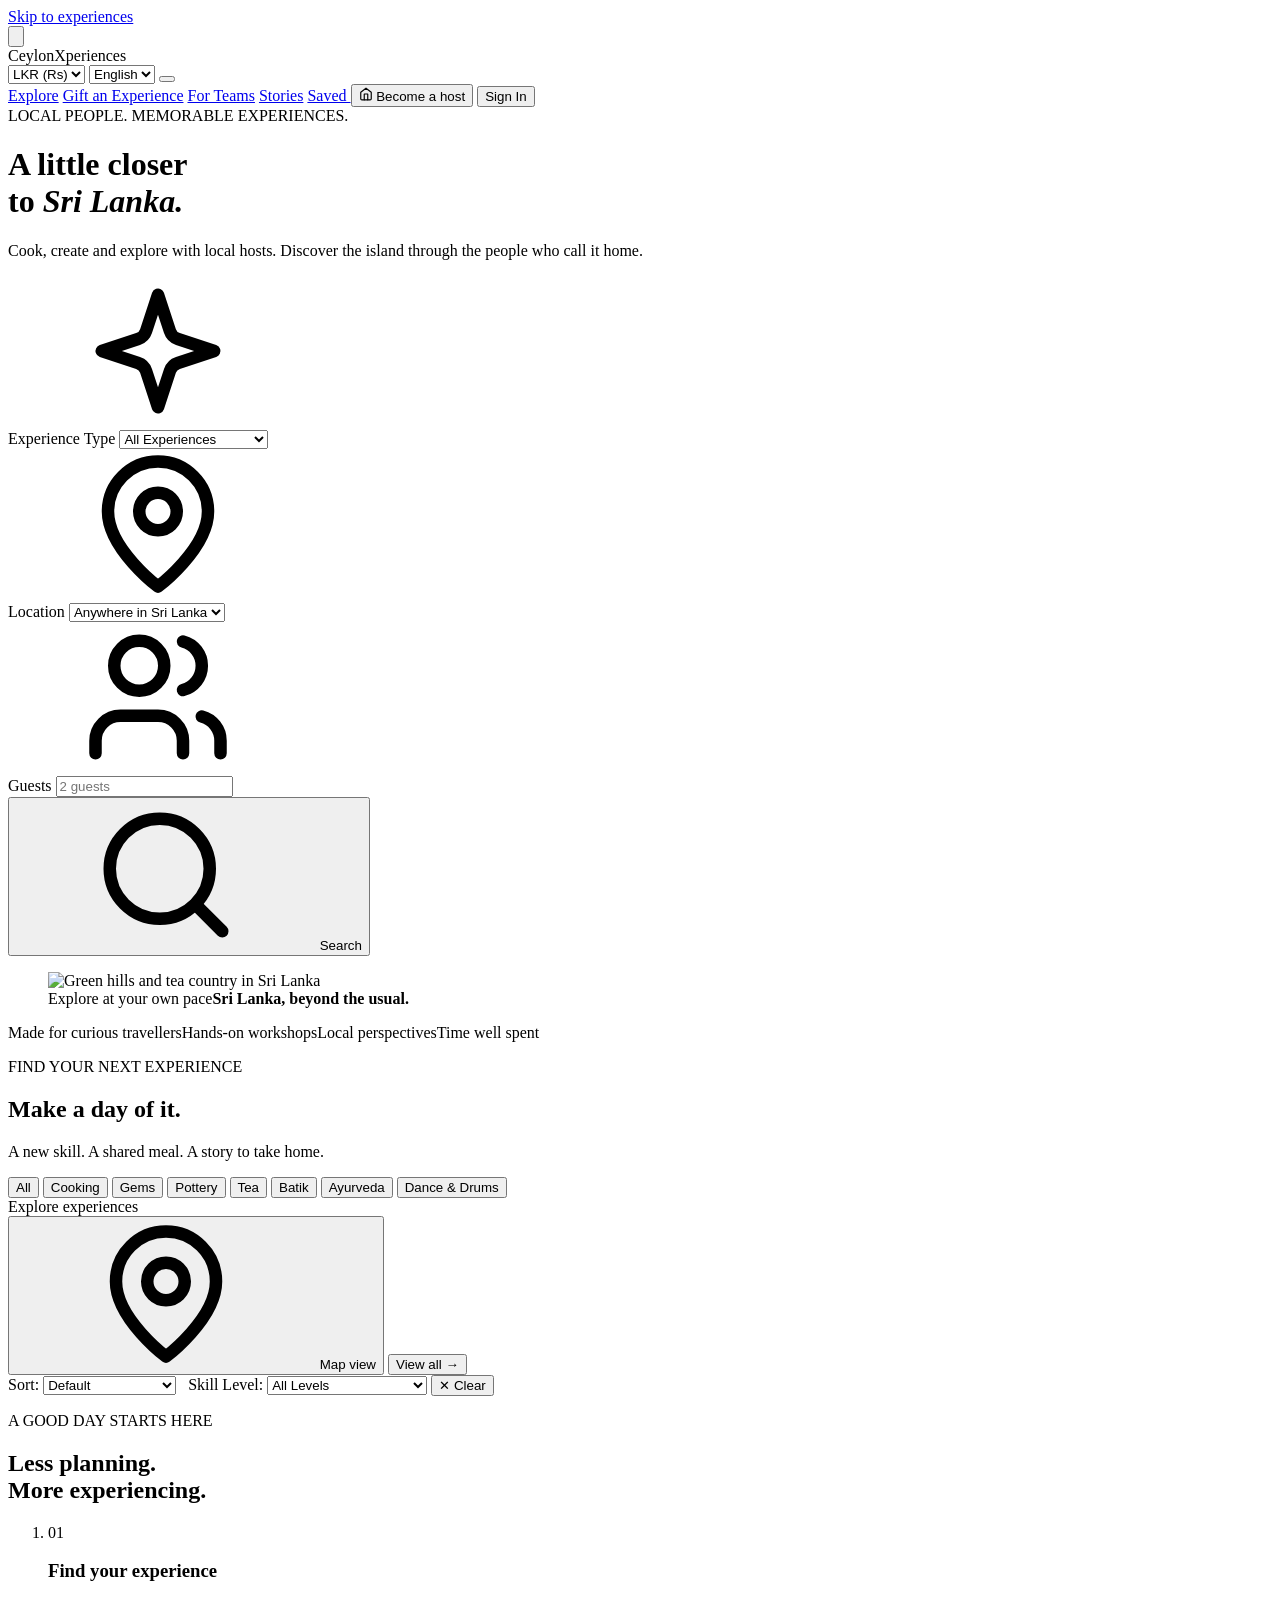
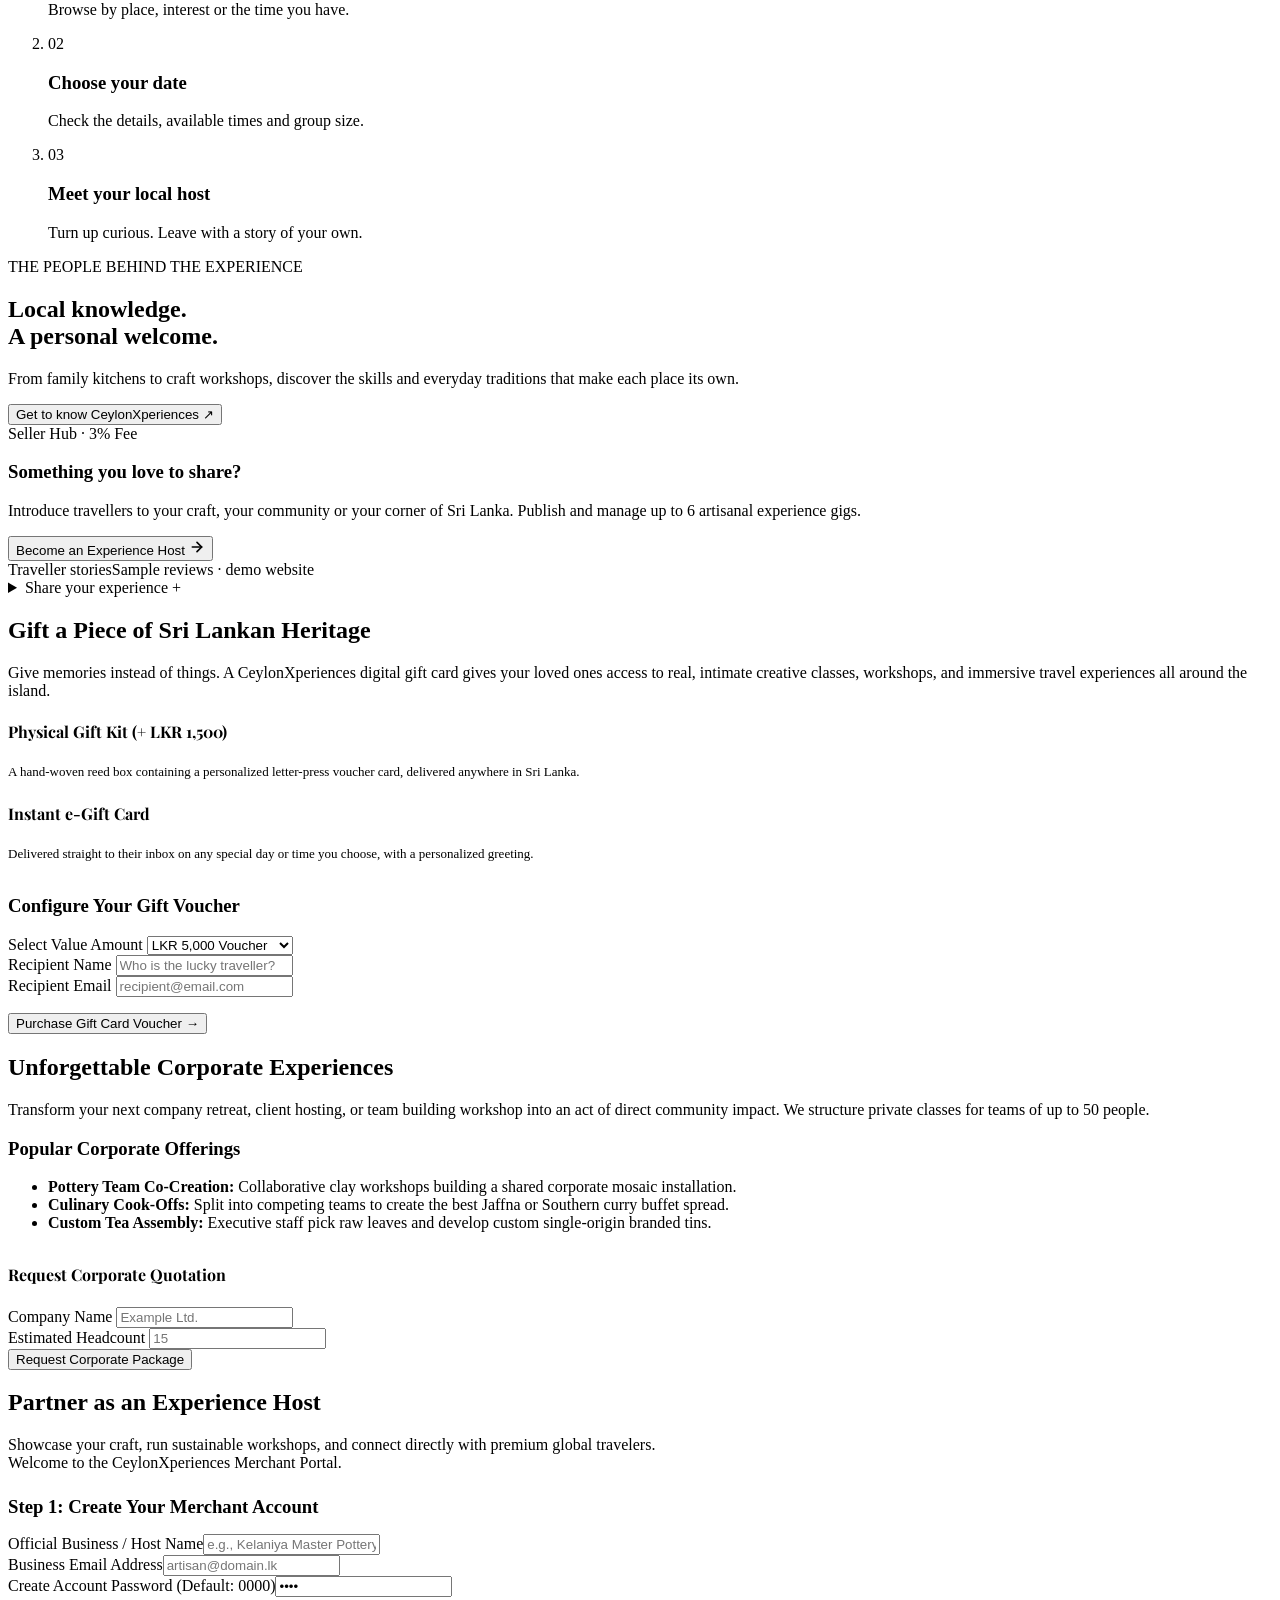
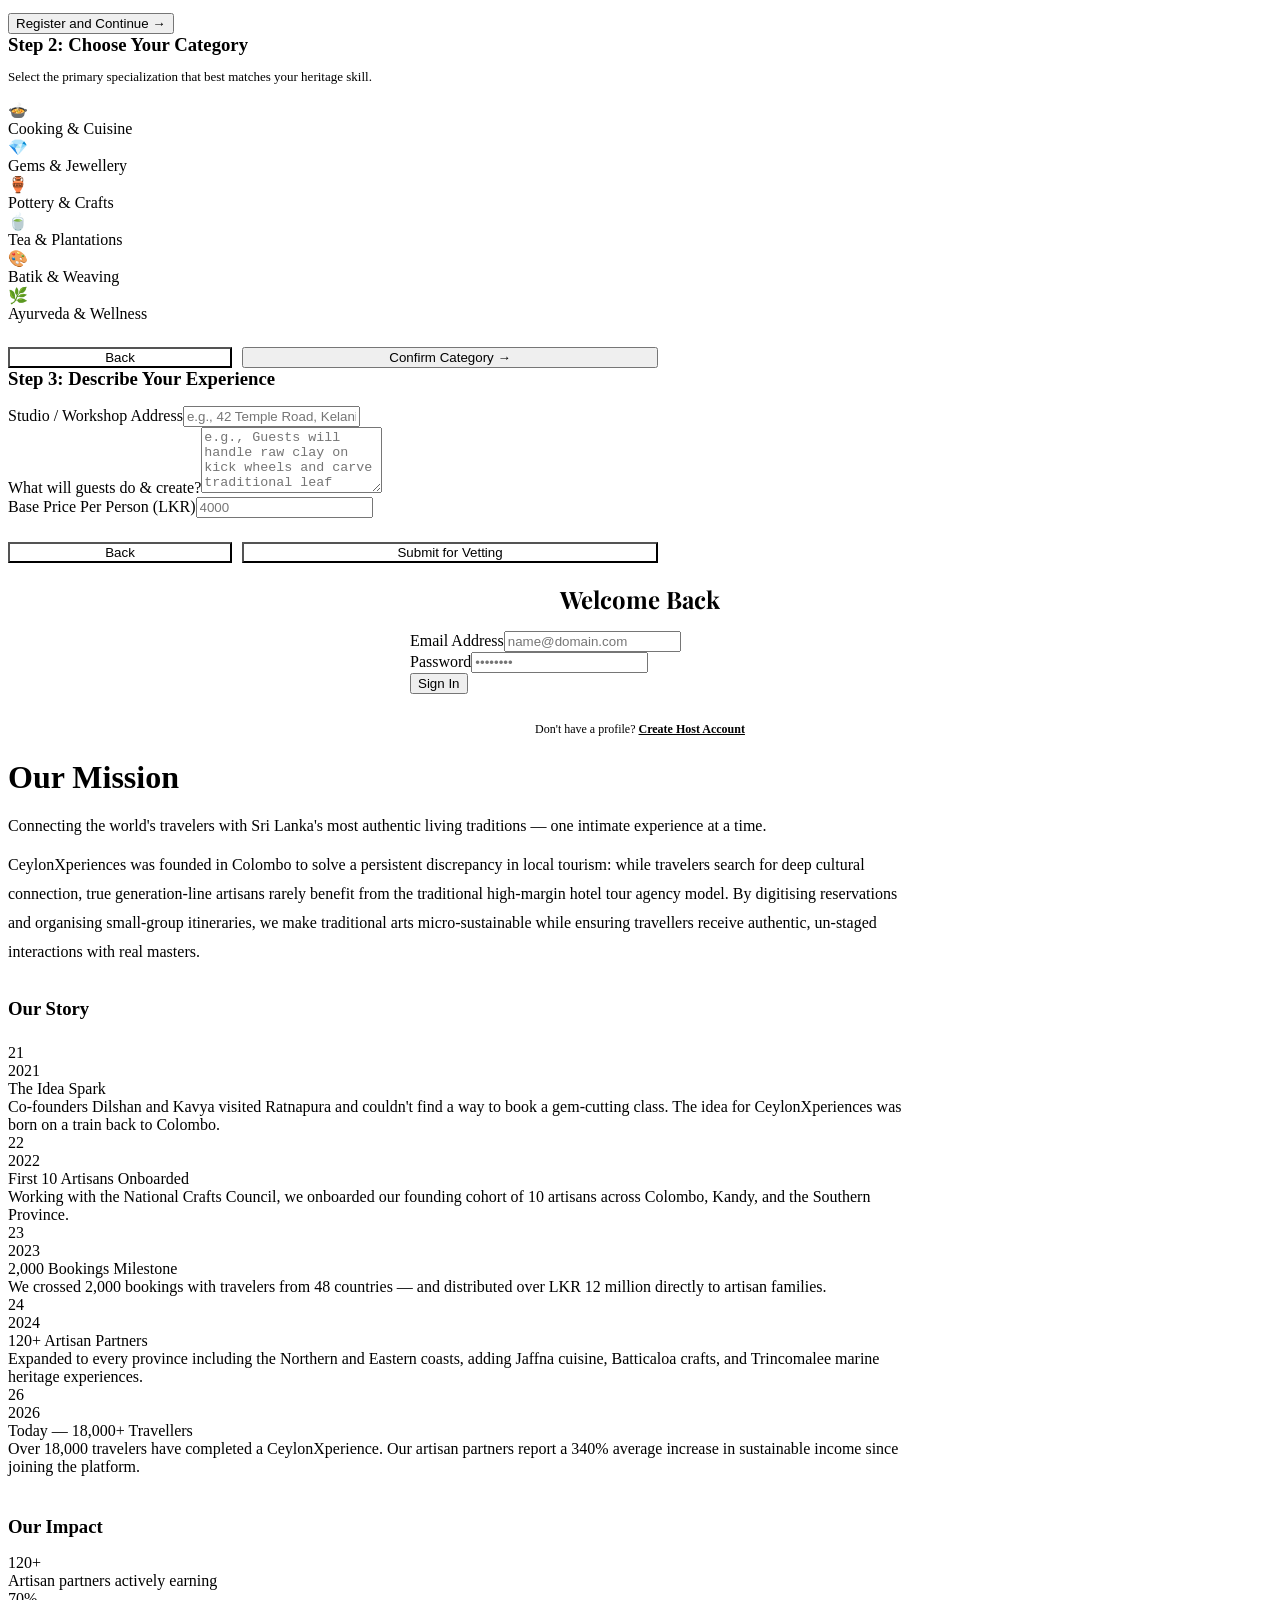
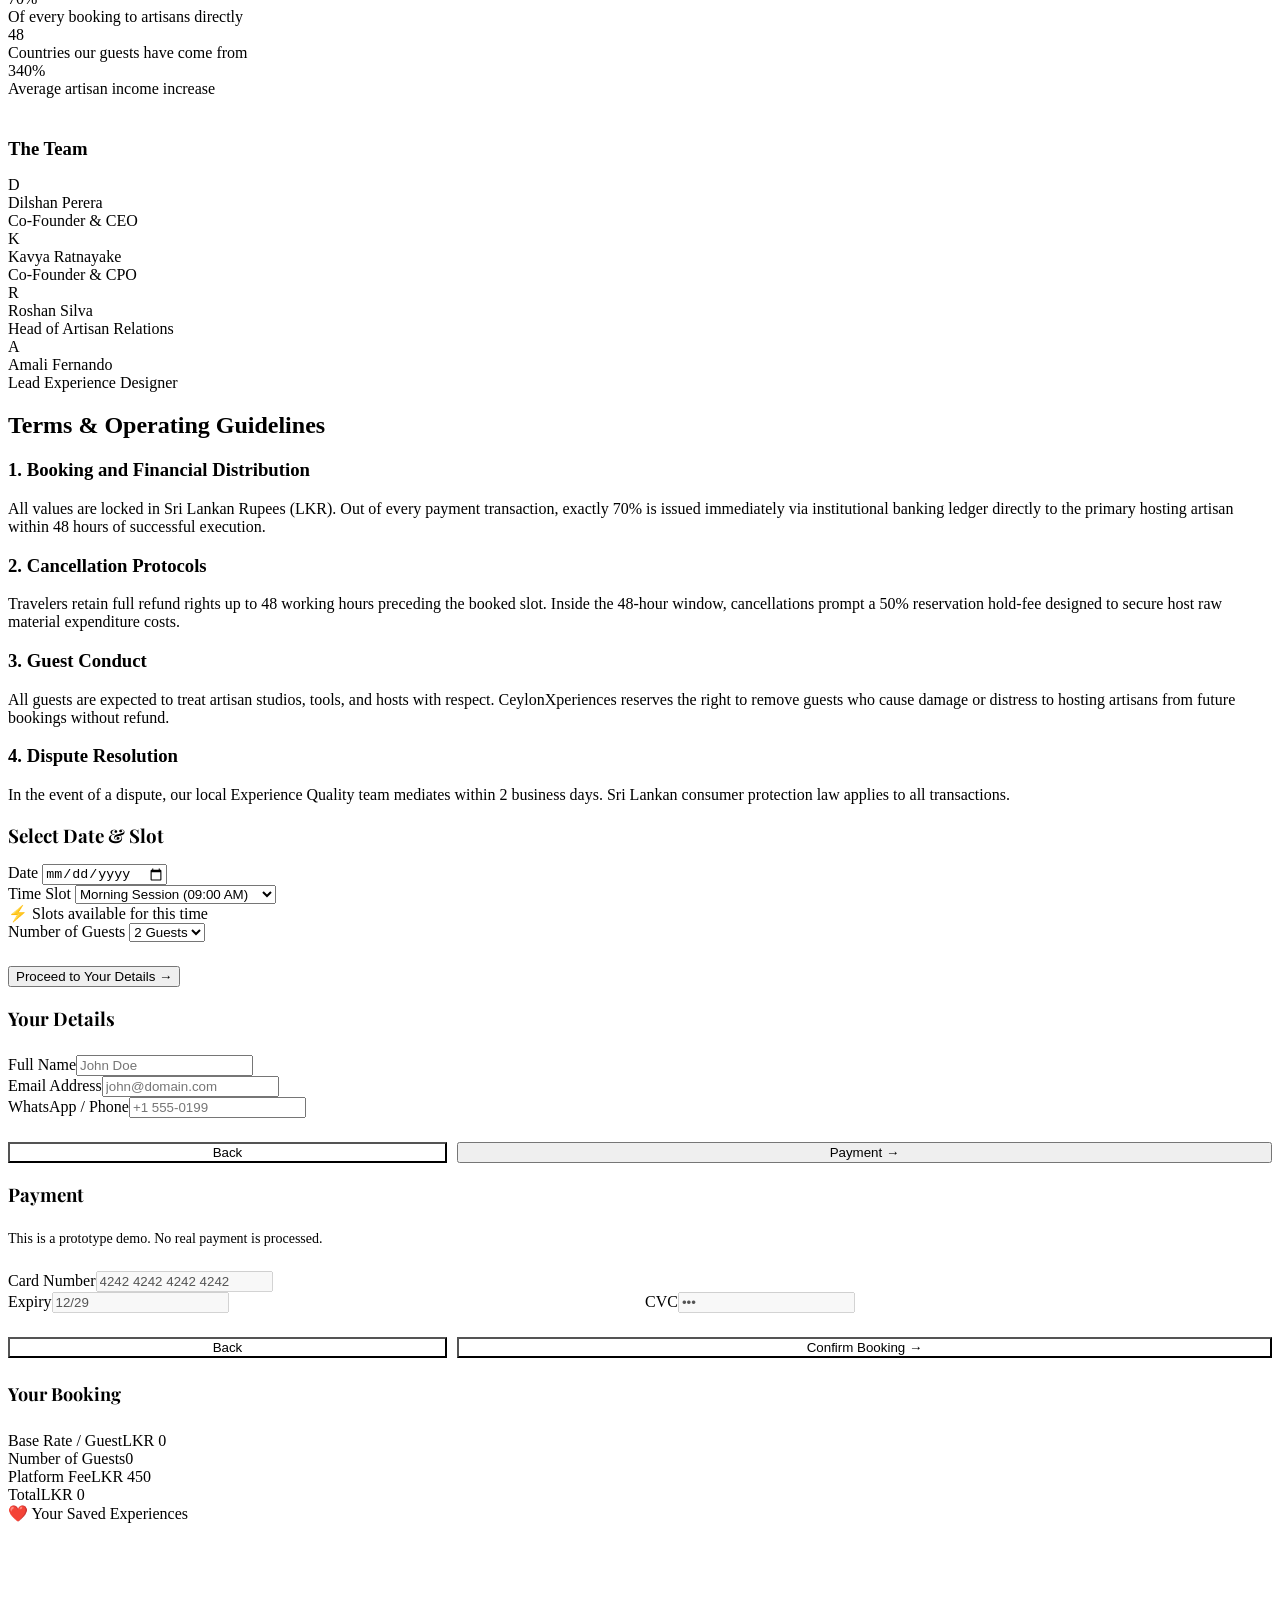
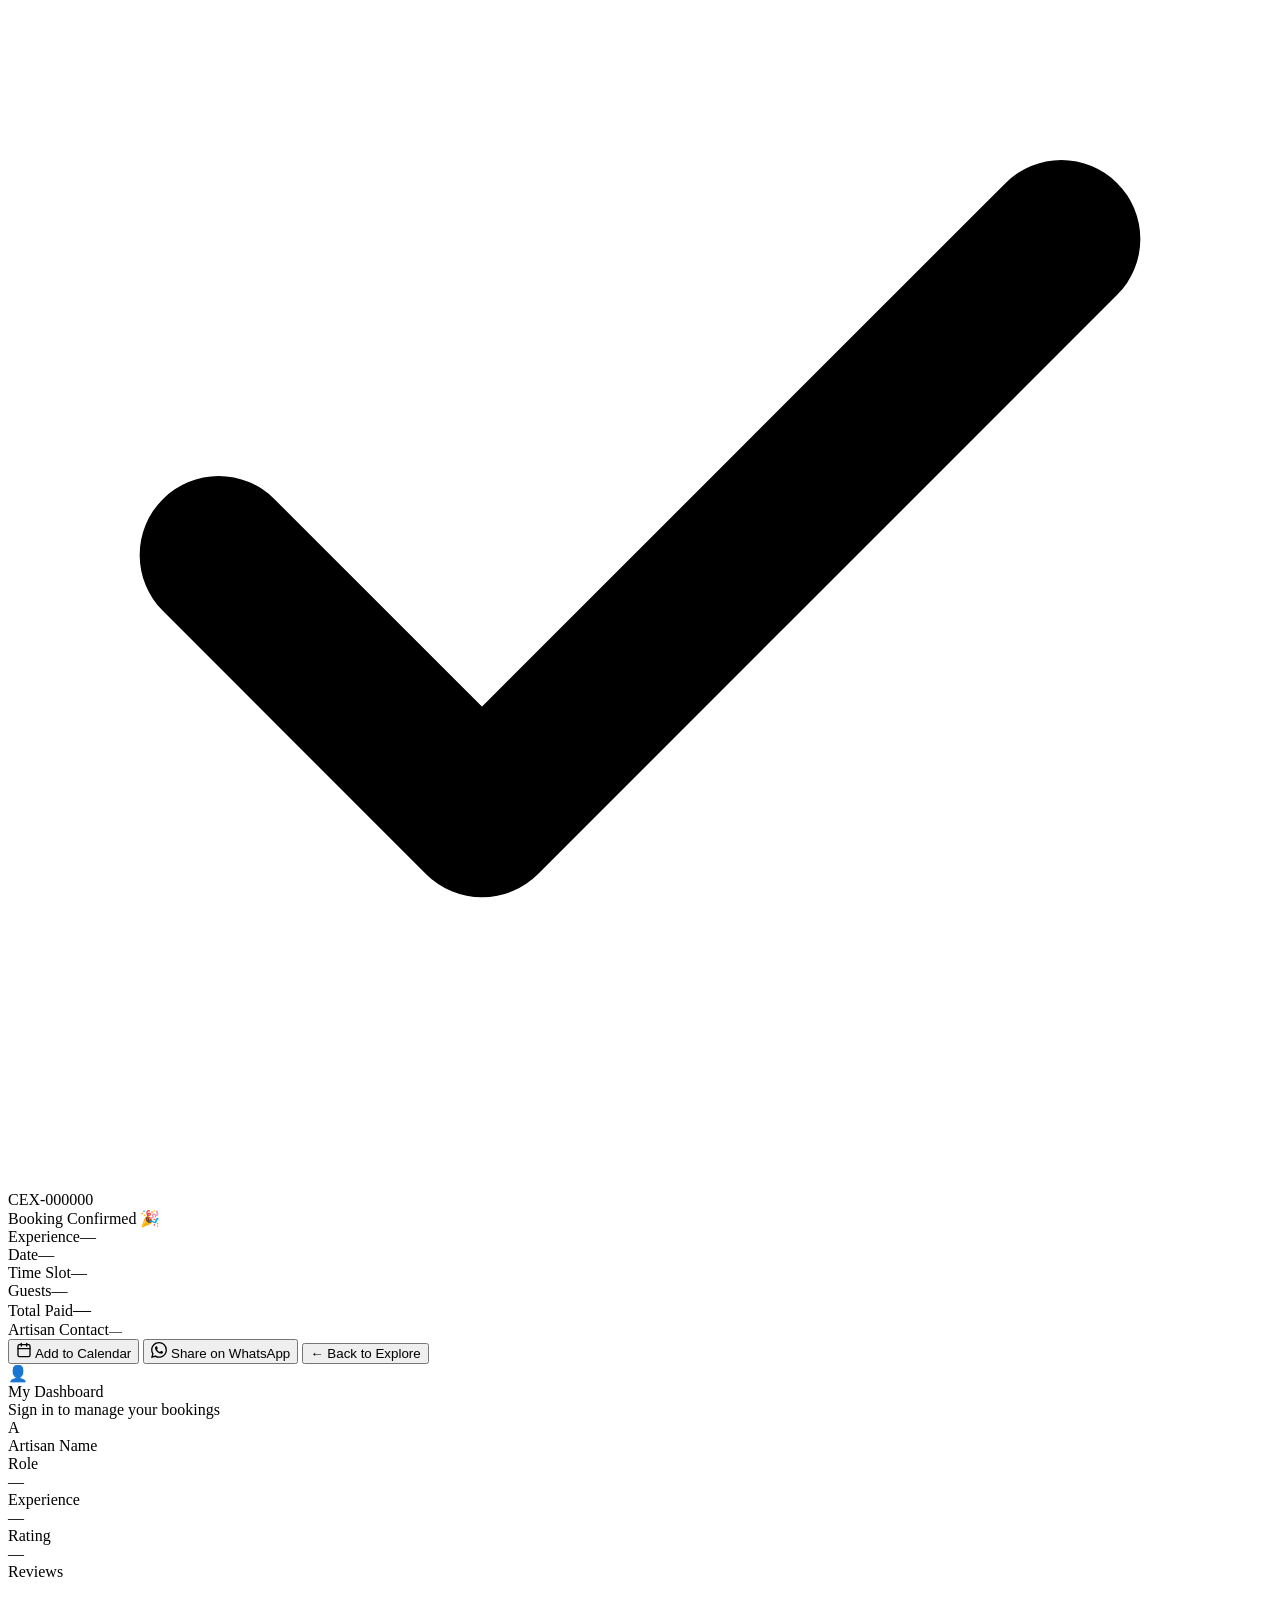
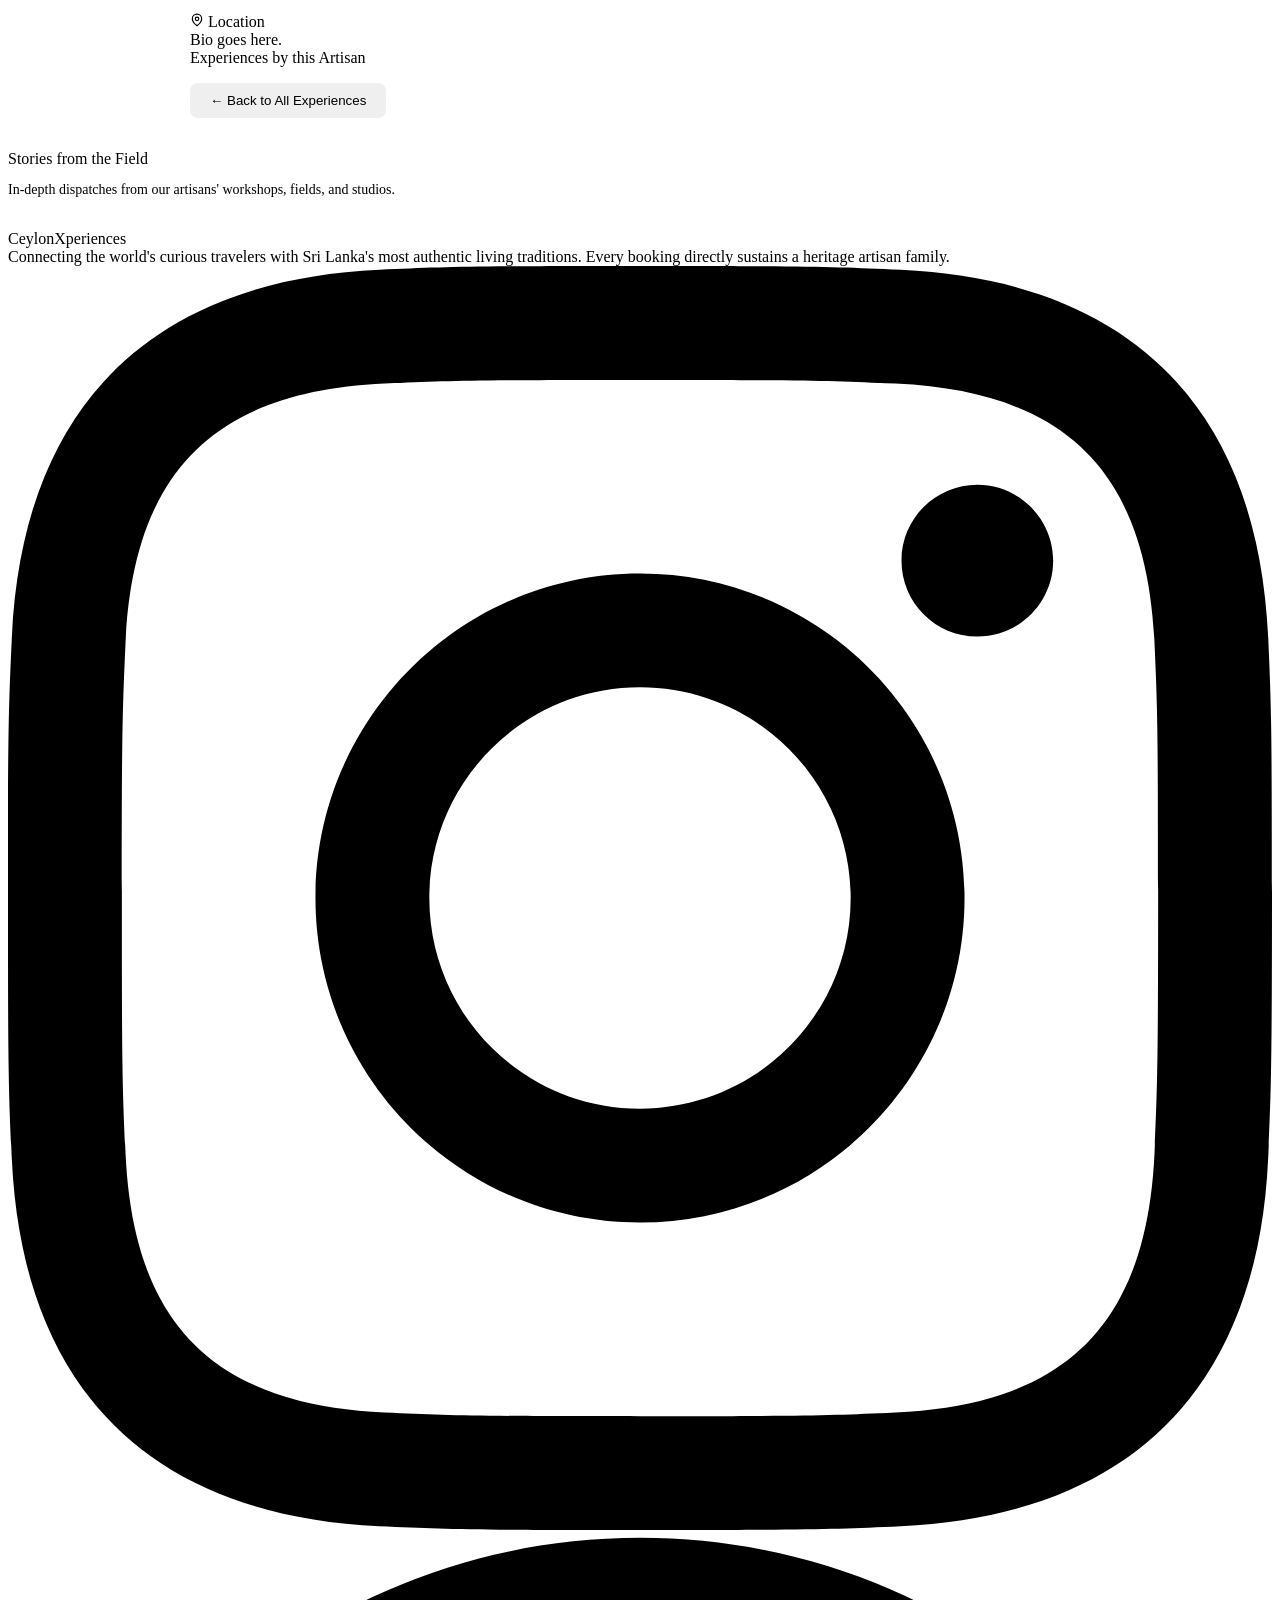
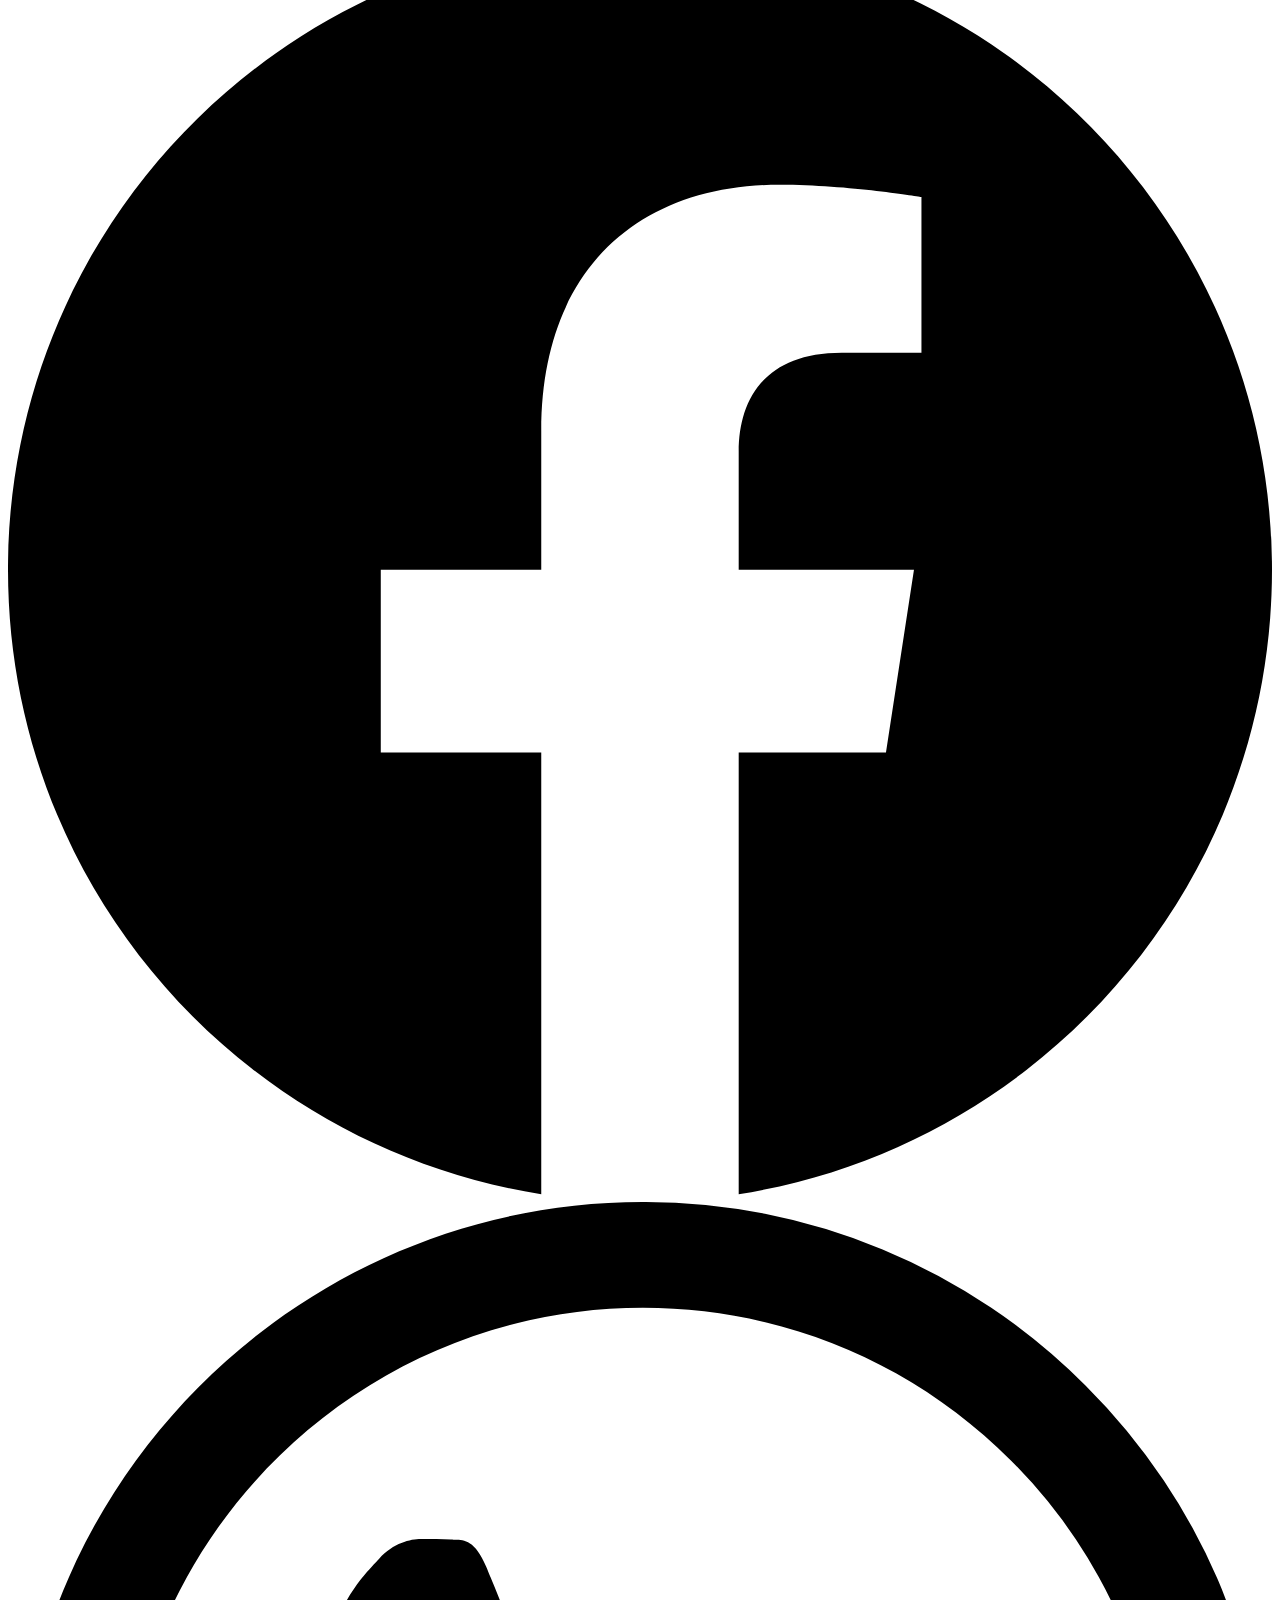
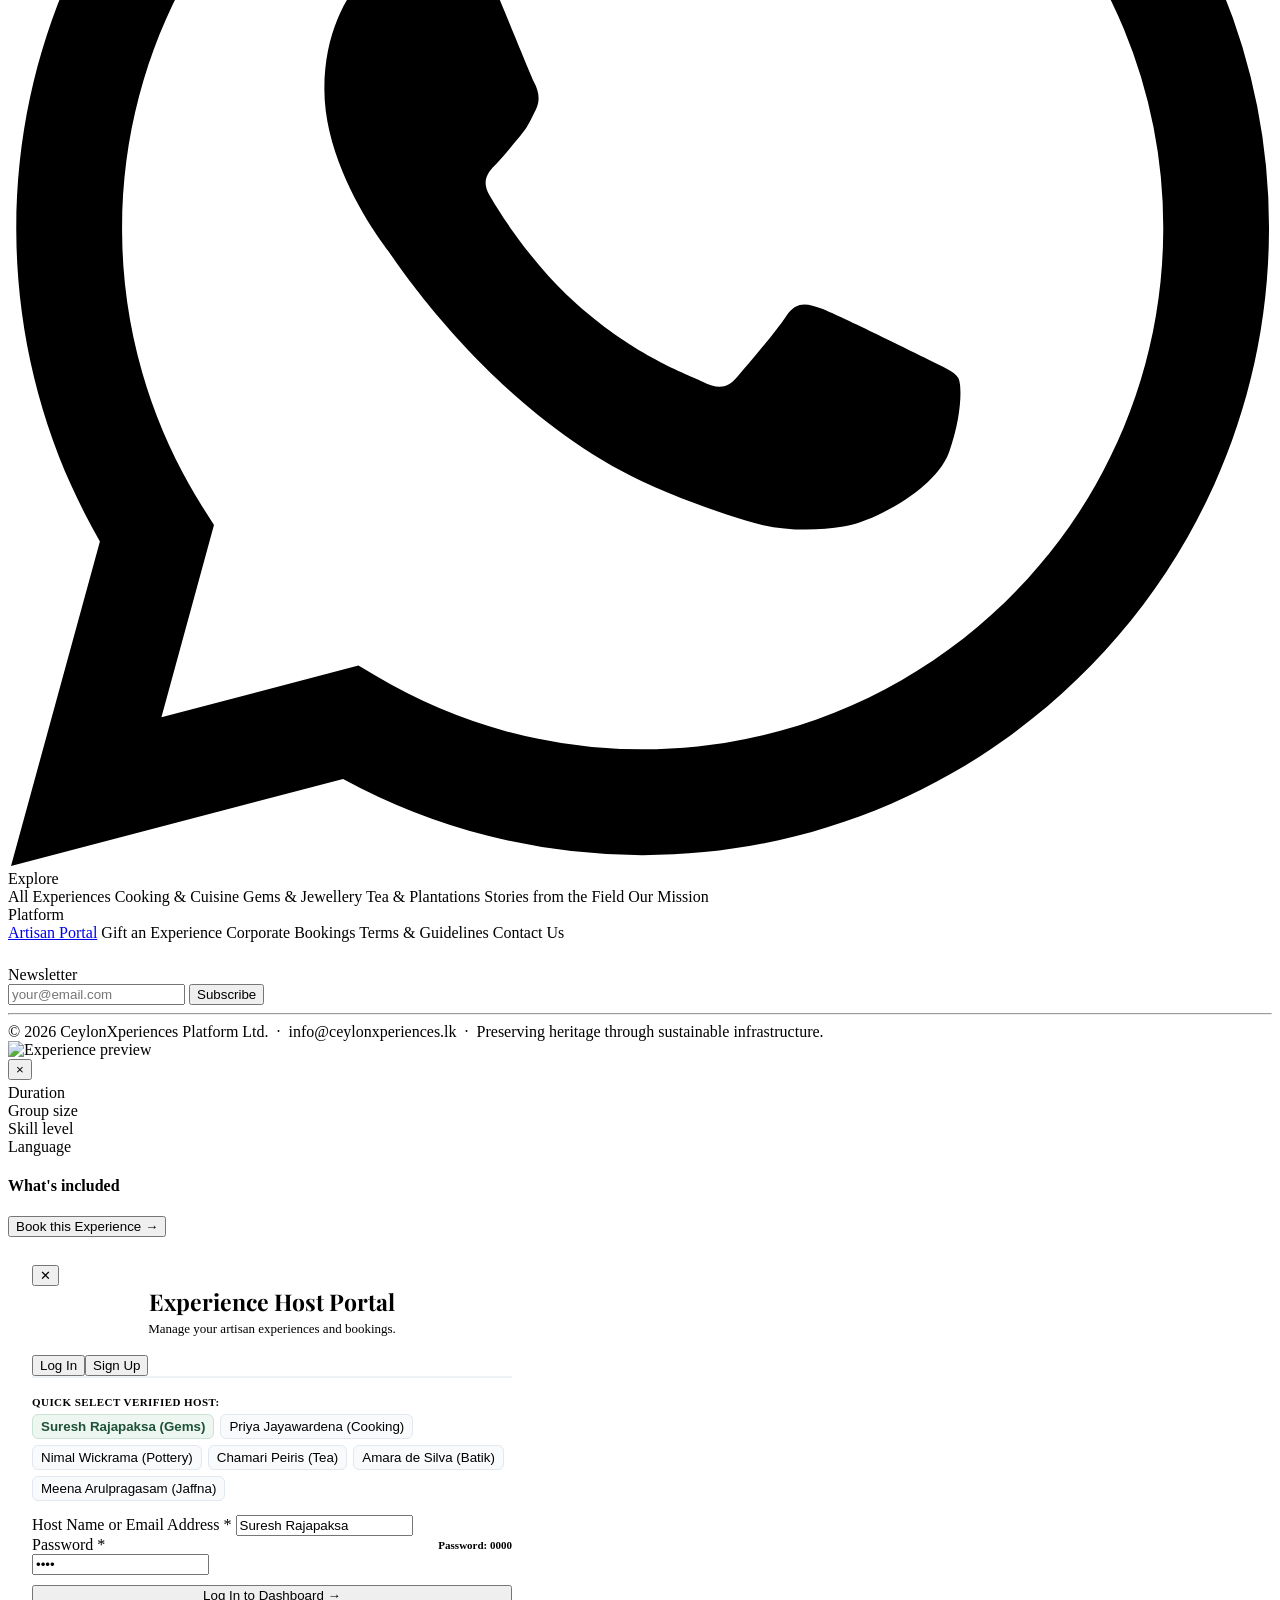
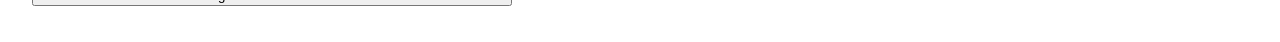
==== commit 316711d1: "Add files via upload" ====
--- a/index.html
+++ b/index.html
@@ -4,336 +4,102 @@
 <meta charset="UTF-8">
 <meta name="viewport" content="width=device-width, initial-scale=1.0">
 <title>CeylonXperiences — Authentic Sri Lankan Micro-Experiences</title>
-<link href="https://fonts.googleapis.com/css2?family=Playfair+Display:ital,wght=0,400;0,600;0,700;1,400&family=DM+Sans:wght=300;400;500;600&display=swap" rel="stylesheet">
-<style>
-  *{margin:0;padding:0;box-sizing:border-box}
-  :root{
-    --gold:#C9A84C;--gold-light:#F0D080;--gold-dark:#8B6914;
-    --teal:#1A7A6E;--teal-light:#E6F4F2;--teal-dark:#0D5248;
-    --cream:#FBF7F0;--warm:#F5EDD8;--charcoal:#1E1E1E;
-    --muted:#6B6B6B;--border:#E8DCC8;--white:#FFFFFF;
-    --red:#C0392B;--ruby:#9B1B30;
-  }
-  body{font-family:'DM Sans',sans-serif;background:var(--cream);color:var(--charcoal);min-height:100vh;display:flex;flex-direction:column}
-
-  /* SVG ICON COMPATIBILITY CLASS */
-  .icon {
-    display: inline-block;
-    width: 1em;
-    height: 1em;
-    stroke-width: 0;
-    stroke: currentColor;
-    fill: currentColor;
-    vertical-align: middle;
-  }
-
-  /* NAV & MOBILE OVERLAYS */
-  nav{background:var(--white);border-bottom:1px solid var(--border);padding:0 1.5rem;display:flex;align-items:center;justify-content:space-between;height:64px;position:sticky;top:0;z-index:100}
-  .logo{font-family:'Playfair Display',serif;font-size:22px;font-weight:700;color:var(--teal);cursor:pointer}
-  .logo span{color:var(--gold)}
-  
-  /* Toggle Mobile Menu Button */
-  .menu-toggle {
-    display: none;
-    flex-direction: column;
-    gap: 5px;
-    background: none;
-    border: none;
-    cursor: pointer;
-    padding: 5px;
-    z-index: 110;
-  }
-  .menu-toggle span {
-    width: 25px;
-    height: 3px;
-    background-color: var(--teal);
-    transition: all 0.3s ease;
-  }
-  
-  .nav-links{display:flex;gap:1.5rem;align-items:center}
-  .nav-links a{text-decoration:none;color:var(--muted);font-size:14px;font-weight:500;cursor:pointer;transition:color 0.2s}
-  .nav-links a:hover, .nav-links a.active{color:var(--teal)}
-  .nav-btn{background:var(--teal);color:var(--white);border:none;padding:8px 20px;border-radius:8px;font-size:14px;font-weight:500;cursor:pointer}
-  .nav-btn:hover{background:var(--teal-dark)}
-
-  /* RESPONSIVE NAV INTERACTION SCREEN OVERLAYS */
-  @media (max-width: 868px) {
-    .menu-toggle { display: flex; }
-    .menu-toggle.open span:nth-child(1) { transform: rotate(45deg) translate(5px, 6px); }
-    .menu-toggle.open span:nth-child(2) { opacity: 0; }
-    .menu-toggle.open span:nth-child(3) { transform: rotate(-45deg) translate(5px, -6px); }
-    
-    .nav-links {
-      position: fixed;
-      top: 0;
-      right: -100%;
-      width: 75%;
-      max-width: 320px;
-      height: 100vh;
-      background: var(--white);
-      box-shadow: -4px 0 15px rgba(0,0,0,0.1);
-      flex-direction: column;
-      align-items: flex-start;
-      padding: 5rem 2rem 2rem;
-      gap: 2rem;
-      transition: right 0.3s ease;
-      z-index: 105;
-    }
-    .nav-links.open { right: 0; }
-    .nav-links a { font-size: 16px; width: 100%; }
-    .nav-btn { width: 100%; text-align: center; padding: 12px; }
-  }
-
-  /* VIEWS CONTEXT MANAGING */
-  .view-section { display: none; }
-  .view-section.active { display: block; }
-
-  /* HERO */
-  .hero{position:relative;background:linear-gradient(135deg,#0D5248 0%,#1A7A6E 45%,#2D9B8A 100%);padding:4rem 1.5rem 3.5rem;overflow:hidden;text-align:center}
-  .hero-pattern{position:absolute;inset:0;opacity:0.06;background-image:radial-gradient(circle at 20% 50%,var(--gold) 1px,transparent 1px),radial-gradient(circle at 80% 20%,var(--gold) 1px,transparent 1px),radial-gradient(circle at 60% 80%,var(--gold) 1px,transparent 1px);background-size:60px 60px,80px 80px,50px 50px}
-  .hero-tag{display:inline-block;background:rgba(201,168,76,0.2);color:var(--gold-light);border:1px solid rgba(201,168,76,0.4);padding:6px 16px;border-radius:20px;font-size:13px;font-weight:500;letter-spacing:0.05em;margin-bottom:1.5rem}
-  .hero h1{font-family:'Playfair Display',serif;font-size:clamp(1.8rem, 5vw, 3.5rem);color:var(--white);line-height:1.2;margin-bottom:1rem;font-weight:700}
-  .hero h1 em{color:var(--gold-light);font-style:italic}
-  .hero p{color:rgba(255,255,255,0.75);font-size:16px;max-width:560px;margin:0 auto 2rem;line-height:1.6}
-
-  /* SEARCH BAR (MOBILE ADAPTIVE RESIZING) */
-  .search-bar{background:var(--white);border-radius:14px;padding:6px;display:flex;align-items:center;max-width:680px;margin:0 auto;box-shadow:0 8px 32px rgba(0,0,0,0.2)}
-  .search-field{display:flex;align-items:center;gap:8px;padding:0 1rem;flex:1;border-right:1px solid var(--border)}
-  .search-field:last-of-type{border-right:none}
-  .search-field i, .search-field svg{color:var(--teal);font-size:18px;width:18px;height:18px;flex-shrink:0}
-  .search-field-inner{flex:1;}
-  .search-field-inner label{display:block;font-size:10px;font-weight:600;color:var(--muted);letter-spacing:0.05em;text-transform:uppercase;text-align:left;margin-bottom:2px}
-  .search-field-inner select,.search-field-inner input{border:none;outline:none;font-family:'DM Sans',sans-serif;font-size:13px;font-weight:500;color:var(--charcoal);background:transparent;width:100%;cursor:pointer}
-  .search-go{background:var(--teal);color:var(--white);border:none;padding:14px 24px;border-radius:10px;font-size:15px;font-weight:600;cursor:pointer;white-space:nowrap;display:flex;align-items:center;gap:8px;transition: background 0.2s;}
-  .search-go:hover{background:var(--teal-dark)}
-
-  @media (max-width: 768px) {
-    .search-bar { flex-direction: column; align-items: stretch; gap: 12px; padding: 16px; border-radius: 16px; }
-    .search-field { border-right: none; border-bottom: 1px solid var(--border); padding: 0 0 10px 0; }
-    .search-field:last-of-type { border-bottom: none; padding-bottom: 4px; }
-    .search-go { width: 100%; justify-content: center; padding: 14px; }
-    .search-field-inner select, .search-field-inner input { font-size: 14px; padding: 4px 0; }
-  }
-
-  /* STATS STRIP */
-  .stats-strip{background:var(--teal-dark);display:flex;justify-content:center;gap:2rem;padding:1.5rem;flex-wrap:wrap}
-  .stat{text-align:center;flex:1;min-width:130px}
-  .stat-num{font-size:22px;font-weight:700;color:var(--gold-light);font-family:'Playfair Display',serif}
-  .stat-label{font-size:12px;color:rgba(255,255,255,0.6);margin-top:2px}
-
-  /* MAIN CONTENT */
-  main{max-width:1200px;margin:0 auto;padding:2.5rem 1.5rem;flex:1;width:100%}
-
-  /* CATEGORY PILLS (MOBILE TOUCH-SWIPE SLIDER LAYOUT) */
-  .section-header{display:flex;justify-content:space-between;align-items:center;margin-bottom:1.5rem;gap:10px}
-  .section-title{font-family:'Playfair Display',serif;font-size:22px;font-weight:600;color:var(--charcoal)}
-  .see-all{color:var(--teal);font-size:13px;font-weight:500;cursor:pointer;text-decoration:none;border:none;background:none;white-space:nowrap}
-  .see-all:hover{color:var(--teal-dark);text-decoration:underline}
-  
-  .categories{display:flex;gap:10px;overflow-x:auto;padding-bottom:10px;margin-bottom:2rem;margin-left:-1.5rem;margin-right:-1.5rem;padding-left:1.5rem;padding-right:1.5rem;scrollbar-width:none;-webkit-overflow-scrolling:touch}
-  .categories::-webkit-scrollbar { display: none; }
-  .cat-pill{display:flex;align-items:center;gap:7px;padding:9px 18px;border-radius:40px;border:1.5px solid var(--border);background:var(--white);font-size:13px;font-weight:500;cursor:pointer;transition:all 0.2s;color:var(--charcoal);white-space:nowrap}
-  .cat-pill:hover,.cat-pill.active{background:var(--teal);color:var(--white);border-color:var(--teal)}
-
-  /* CARDS GRID */
-  .cards-grid{display:grid;grid-template-columns:repeat(auto-fill,minmax(270px,1fr));gap:20px;margin-bottom:3rem}
-  @media (max-width: 480px) {
-    .cards-grid { grid-template-columns: 1fr; }
-  }
-  .card{background:var(--white);border-radius:16px;overflow:hidden;border:1px solid var(--border);cursor:pointer;transition:transform 0.2s,box-shadow 0.2s;display:flex;flex-direction:column}
-  .card:hover{transform:translateY(-4px);box-shadow:0 12px 32px rgba(0,0,0,0.1)}
-  .card-img-placeholder{width:100%;height:180px;display:flex;align-items:center;justify-content:center;font-size:60px;position:relative;flex-shrink:0}
-  .card-badge{position:absolute;top:12px;left:12px;background:var(--gold);color:var(--charcoal);font-size:11px;font-weight:700;padding:4px 10px;border-radius:6px;letter-spacing:0.03em}
-  .card-badge.new{background:var(--ruby);color:var(--white)}
-  .card-badge.popular{background:var(--teal);color:var(--white)}
-  .card-body{padding:1.25rem;display:flex;flex-direction:column;flex:1}
-  .card-category{font-size:11px;font-weight:600;color:var(--teal);letter-spacing:0.08em;text-transform:uppercase;margin-bottom:5px}
-  .card-title{font-family:'Playfair Display',serif;font-size:17px;font-weight:600;color:var(--charcoal);margin-bottom:8px;line-height:1.35}
-  .card-location{display:flex;align-items:center;gap:5px;font-size:13px;color:var(--muted);margin-bottom:12px;margin-top:auto}
-  .card-location svg{color:var(--gold);width:14px;height:14px;flex-shrink:0}
-  .card-meta{display:flex;gap:12px;margin-bottom:12px}
-  .card-meta-item{display:flex;align-items:center;gap:5px;font-size:12px;color:var(--muted)}
-  .card-meta-item svg{color:var(--teal);width:14px;height:14px;flex-shrink:0}
-  .card-footer{display:flex;align-items:center;justify-content:space-between;border-top:1px solid var(--border);padding-top:12px;margin-top:auto}
-  .card-rating{display:flex;align-items:center;gap:4px;font-size:13px;font-weight:500}
-  .card-rating svg{color:var(--gold);width:14px;height:14px}
-  .card-price{font-size:17px;font-weight:700;color:var(--teal);font-family:'Playfair Display',serif}
-  .card-price span{font-size:12px;font-weight:400;color:var(--muted);font-family:'DM Sans',sans-serif}
-
-  /* FEATURED BANNER */
-  .featured-banner{background:linear-gradient(135deg,#9B1B30,#C0392B);border-radius:20px;padding:2.5rem;display:grid;grid-template-columns:1fr auto;gap:2rem;align-items:center;margin-bottom:3rem;position:relative;overflow:hidden}
-  .featured-banner::before{content:'';position:absolute;right:-20px;top:-20px;width:200px;height:200px;border-radius:50%;background:rgba(255,255,255,0.06)}
-  .featured-tag{background:rgba(255,255,255,0.15);color:var(--white);font-size:11px;font-weight:700;padding:4px 12px;border-radius:20px;letter-spacing:0.08em;display:inline-block;margin-bottom:12px}
-  .featured-banner h2{font-family:'Playfair Display',serif;font-size:26px;color:var(--white);font-weight:700;margin-bottom:8px;line-height:1.2}
-  .featured-banner p{color:rgba(255,255,255,0.75);font-size:14px;line-height:1.5;max-width:420px;margin-bottom:1.5rem}
-  .featured-price{font-size:28px;font-weight:700;color:var(--gold-light);font-family:'Playfair Display',serif}
-  .featured-price small{font-size:14px;font-weight:400;color:rgba(255,255,255,0.6);font-family:'DM Sans',sans-serif}
-  .featured-btn{background:var(--white);color:var(--ruby);border:none;padding:12px 28px;border-radius:10px;font-weight:600;font-size:15px;cursor:pointer;transition:transform 0.2s;}
-  .featured-btn:active{transform:scale(0.98)}
-  .featured-info{display:flex;gap:1.5rem;margin-bottom:1rem;flex-wrap:wrap}
-  .feat-info-item{display:flex;align-items:center;gap:6px;font-size:13px;color:rgba(255,255,255,0.8)}
-  .feat-info-item svg{width:15px;height:15px;color:var(--gold-light)}
-
-  @media (max-width: 768px) {
-    .featured-banner { grid-template-columns: 1fr; padding: 2rem 1.5rem; text-align: center; }
-    .featured-banner p { max-width: 100%; }
-    .featured-info { justify-content: center; gap: 1rem; }
-    .featured-banner div:last-child { flex-direction: row-reverse !important; justify-content: space-between; width: 100%; border-top: 1px solid rgba(255,255,255,0.15); padding-top: 1.5rem; }
-    .featured-btn { width: 100%; max-width: 200px; padding: 14px; }
-  }
-
-  /* CONTENT TEMPLATE STYLES */
-  .generic-content{background:var(--white);border-radius:16px;border:1px solid var(--border);padding:2.5rem 1.5rem;max-width:800px;margin:0 auto}
-  .generic-content h2{font-family:'Playfair Display',serif;font-size:26px;margin-bottom:1.25rem;color:var(--teal-dark)}
-  .generic-content h3{font-family:'Playfair Display',serif;font-size:19px;margin:1.5rem 0 0.75rem;color:var(--charcoal)}
-  .generic-content p{font-size:15px;line-height:1.65;color:var(--muted);margin-bottom:1.25rem}
-  .generic-content ul{margin-left:1.25rem;margin-bottom:1.5rem;color:var(--muted)}
-  .generic-content li{margin-bottom:0.5rem;font-size:15px;line-height:1.5}
-  
-  /* GRID BOX FOR TEAMS & GIFTING */
-  .info-split-grid {display:grid;grid-template-columns:1fr 1fr;gap:1.5rem;margin-top:2rem}
-  @media(max-width:640px){.info-split-grid{grid-template-columns:1fr}}
-  .info-box {background:var(--cream);border:1px solid var(--border);border-radius:12px;padding:1.25rem}
-
-  /* BOOKING FLOW STYLES */
-  .checkout-container{display:grid;grid-template-columns:1.4fr 1fr;gap:1.5rem;max-width:1000px;margin:0 auto;align-items:start}
-  @media(max-width:868px){.checkout-container{grid-template-columns:1fr}}
-  .checkout-card{background:var(--white);border:1px solid var(--border);border-radius:16px;padding:1.5rem}
-  .checkout-step{display:none}
-  .checkout-step.active{display:block}
-  .step-indicator{display:flex;gap:8px;margin-bottom:1.5rem}
-  .step-dot{flex:1;height:4px;background:var(--border);border-radius:2px}
-  .step-dot.active{background:var(--teal)}
-  .form-group{margin-bottom:1.25rem}
-  .form-group label{display:block;font-size:13px;font-weight:600;margin-bottom:6px;color:var(--charcoal);text-align:left}
-  .form-group input, .form-group select, .form-group textarea{width:100%;padding:11px 14px;border:1px solid var(--border);border-radius:8px;font-family:inherit;font-size:14px;outline:none;-webkit-appearance:none;background:var(--white)}
-  .form-group input:focus, .form-group select:focus{border-color:var(--teal)}
-  .summary-row{display:flex;justify-content:space-between;margin-bottom:0.75rem;font-size:14px;color:var(--muted)}
-  .summary-total{display:flex;justify-content:space-between;border-top:1px solid var(--border);padding-top:1rem;margin-top:1rem;font-weight:700;font-size:18px;color:var(--charcoal)}
-  
-  /* TESTIMONIALS & WHY US */
-  .testimonials{display:grid;grid-template-columns:repeat(auto-fill,minmax(280px,1fr));gap:16px;margin-bottom:3rem}
-  .testimonial{background:var(--white);border-radius:14px;border:1px solid var(--border);padding:1.25rem}
-  .testi-stars{color:var(--gold);font-size:14px;margin-bottom:8px;letter-spacing:2px}
-  .testi-text{font-size:14px;color:var(--charcoal);line-height:1.6;margin-bottom:12px;font-style:italic}
-  .testi-author{display:flex;align-items:center;gap:10px}
-  .testi-avatar{width:36px;height:36px;border-radius:50%;background:var(--teal-light);display:flex;align-items:center;justify-content:center;font-size:13px;font-weight:700;color:var(--teal)}
-  .testi-name{font-size:13px;font-weight:600;color:var(--charcoal)}
-  .testi-origin{font-size:12px;color:var(--muted)}
-
-  .why-grid{display:grid;grid-template-columns:repeat(auto-fill,minmax(220px,1fr));gap:16px;margin-bottom:3rem}
-  .why-card{background:var(--white);border-radius:14px;border:1px solid var(--border);padding:1.5rem;text-align:center}
-  .why-icon{width:52px;height:52px;border-radius:14px;background:var(--teal-light);display:flex;align-items:center;justify-content:center;margin:0 auto 1rem;font-size:24px;color:var(--teal)}
-  .why-title{font-weight:600;font-size:14px;margin-bottom:6px;color:var(--charcoal)}
-  .why-desc{font-size:13px;color:var(--muted);line-height:1.5}
-
-  /* REVIEWS ENGINE */
-  .review-input-box{background:var(--cream);border-radius:12px;padding:1.5rem;margin-top:2rem;border:1px solid var(--border)}
-
-  /* FOOTER */
-  footer{background:var(--teal-dark);color:rgba(255,255,255,0.7);text-align:center;padding:3rem 1.5rem;font-size:13px;margin-top:auto}
-  footer strong{color:var(--gold-light);font-family:'Playfair Display',serif;cursor:pointer}
-  .footer-links{margin-top:1.5rem;display:flex;justify-content:center;gap:1.5rem;flex-wrap:wrap}
-  .footer-links a{color:rgba(255,255,255,0.5);text-decoration:none;cursor:pointer;transition:color 0.2s}
-  .footer-links a:hover{color:var(--gold-light)}
-
-  /* OVERLAY DETAIL MODALS (RESPONSIVE FULLSCREEN SHEETS FOR MOBILE) */
-  .modal-overlay{display:none;position:fixed;inset:0;background:rgba(0,0,0,0.6);z-index:1000;align-items:center;justify-content:center;padding:1rem;backdrop-filter: blur(2px);}
-  .modal-overlay.open{display:flex}
-  .modal{background:var(--white);border-radius:20px;max-width:560px;width:100%;max-height:90vh;overflow-y:auto;position:relative}
-  .modal-img{width:100%;height:200px;display:flex;align-items:center;justify-content:center;font-size:80px;border-radius:20px 20px 0 0;background:var(--warm)}
-  .modal-body{padding:1.5rem}
-  .modal-close{position:absolute;top:12px;right:12px;background:rgba(0,0,0,0.4);color:var(--white);border:none;border-radius:50%;width:34px;height:34px;cursor:pointer;font-size:18px;display:flex;align-items:center;justify-content:center;font-weight:bold}
-  .modal-title{font-family:'Playfair Display',serif;font-size:22px;font-weight:700;margin-bottom:4px;line-height:1.3}
-  .modal-sub{color:var(--muted);font-size:14px;margin-bottom:1rem}
-  .modal-detail-grid{display:grid;grid-template-columns:1fr 1fr;gap:10px;margin-bottom:1.25rem}
-  .modal-detail{background:var(--cream);border-radius:10px;padding:10px 14px}
-  .modal-detail-label{font-size:11px;font-weight:600;color:var(--muted);letter-spacing:0.05em;text-transform:uppercase;margin-bottom:3px}
-  .modal-detail-val{font-size:13px;font-weight:600;color:var(--charcoal)}
-  .modal-desc{font-size:14px;color:var(--muted);line-height:1.6;margin-bottom:1.25rem}
-  .modal-includes{margin-bottom:1.25rem}
-  .modal-includes h4{font-size:13px;font-weight:700;color:var(--charcoal);margin-bottom:8px;letter-spacing:0.03em}
-  .include-item{display:flex;align-items:center;gap:8px;font-size:13px;color:var(--muted);margin-bottom:6px}
-  .include-item svg{color:var(--teal);width:14px;height:14px;flex-shrink:0}
-  .modal-price-row{display:flex;align-items:center;justify-content:space-between;margin-bottom:1.25rem;gap:15px}
-  .modal-big-price{font-family:'Playfair Display',serif;font-size:24px;font-weight:700;color:var(--teal);white-space:nowrap}
-  .modal-rating{display:flex;align-items:center;gap:5px;font-size:14px}
-  .modal-rating svg{color:var(--gold);width:16px;height:16px}
-
-  @media (max-width: 576px) {
-    .modal-overlay { padding: 0; }
-    .modal { max-height: 100vh; height: 100%; border-radius: 0; display:flex; flex-direction:column; }
-    .modal-img { height: 160px; border-radius: 0; }
-    .modal-body { padding: 1.25rem; flex: 1; overflow-y: auto; }
-    .modal-price-row { flex-direction: column; align-items: flex-start; gap: 8px; }
-    .modal-big-price { text-align: left; }
-    .modal-detail-grid { grid-template-columns: 1fr; gap: 8px; }
-  }
-</style>
+<meta name="description" content="Book intimate, hands-on cultural micro-experiences with verified local artisans across Sri Lanka.">
+<meta property="og:title" content="CeylonXperiences — Book Cultural Workshops in Sri Lanka">
+<meta property="og:description" content="Gem cutting, pottery, tea estate walks, and batik dyeing with verified local artisans.">
+<meta property="og:image" content="https://images.unsplash.com/photo-1546708973-b339540b5162?auto=format&fit=crop&w=1200&q=80">
+<meta property="og:type" content="website">
+<link href="https://fonts.googleapis.com/css2?family=Playfair+Display:ital,wght@0,400;0,600;0,700;1,400&family=DM+Sans:wght@300;400;500;600&display=swap" rel="stylesheet">
+<link rel="stylesheet" href="https://unpkg.com/leaflet@1.9.4/dist/leaflet.css"/>
+<script src="https://unpkg.com/leaflet@1.9.4/dist/leaflet.js"></script>
+<link rel="stylesheet" href="css/style.css">
+<script src="js/app.js" defer></script>
 </head>
 <body>
-
-<!-- REUSABLE EMBEDDED PACK OF VECTOR ICONS -->
-<svg style="display: none;">
-  <symbol id="icon-sparkles" viewBox="0 0 24 24" fill="none" stroke="currentColor" stroke-width="2" stroke-linecap="round" stroke-linejoin="round">
-    <path d="m12 3-1.912 5.813a2 2 0 0 1-1.275 1.275L3 12l5.813 1.912a2 2 0 0 1 1.275 1.275L12 21l1.912-5.813a2 2 0 0 1 1.275-1.275L21 12l-5.813-1.912a2 2 0 0 1-1.275-1.275L12 3Z"/>
-  </symbol>
-  <symbol id="icon-map-pin" viewBox="0 0 24 24" fill="none" stroke="currentColor" stroke-width="2" stroke-linecap="round" stroke-linejoin="round">
-    <path d="M20 10c0 6-8 12-8 12s-8-6-8-12a8 8 0 0 1 16 0Z"/><circle cx="12" cy="10" r="3"/>
-  </symbol>
-  <symbol id="icon-users" viewBox="0 0 24 24" fill="none" stroke="currentColor" stroke-width="2" stroke-linecap="round" stroke-linejoin="round">
-    <path d="M16 21v-2a4 4 0 0 0-4-4H6a4 4 0 0 0-4 4v2"/><circle cx="9" cy="7" r="4"/><path d="M22 21v-2a4 4 0 0 0-3-3.87"/><path d="M16 3.13a4 4 0 0 1 0 7.75"/>
-  </symbol>
-  <symbol id="icon-search" viewBox="0 0 24 24" fill="none" stroke="currentColor" stroke-width="2" stroke-linecap="round" stroke-linejoin="round">
-    <circle cx="11" cy="11" r="8"/><path d="m21 21-4.3-4.3"/>
-  </symbol>
-  <symbol id="icon-clock" viewBox="0 0 24 24" fill="none" stroke="currentColor" stroke-width="2" stroke-linecap="round" stroke-linejoin="round">
-    <circle cx="12" cy="12" r="10"/><path d="M12 6v6l4 2"/>
-  </symbol>
-  <symbol id="icon-star" viewBox="0 0 24 24" fill="currentColor">
-    <path d="M12 17.27L18.18 21l-1.64-7.03L22 9.24l-7.19-.61L12 2 9.19 8.63 2 9.24l5.46 4.73L5.82 21z"/>
-  </symbol>
-  <symbol id="icon-check" viewBox="0 0 24 24" fill="none" stroke="currentColor" stroke-width="3" stroke-linecap="round" stroke-linejoin="round">
-    <polyline points="20 6 9 17 4 12"/>
-  </symbol>
+<a class="skip-link" href="#experience-list">Skip to experiences</a>
+
+<!-- SVG ICON SPRITE -->
+<svg style="display:none;">
+  <symbol id="icon-sparkles" viewBox="0 0 24 24" fill="none" stroke="currentColor" stroke-width="2" stroke-linecap="round" stroke-linejoin="round"><path d="m12 3-1.912 5.813a2 2 0 0 1-1.275 1.275L3 12l5.813 1.912a2 2 0 0 1 1.275 1.275L12 21l1.912-5.813a2 2 0 0 1 1.275-1.275L21 12l-5.813-1.912a2 2 0 0 1-1.275-1.275L12 3Z"/></symbol>
+  <symbol id="icon-map-pin" viewBox="0 0 24 24" fill="none" stroke="currentColor" stroke-width="2" stroke-linecap="round" stroke-linejoin="round"><path d="M20 10c0 6-8 12-8 12s-8-6-8-12a8 8 0 0 1 16 0Z"/><circle cx="12" cy="10" r="3"/></symbol>
+  <symbol id="icon-users" viewBox="0 0 24 24" fill="none" stroke="currentColor" stroke-width="2" stroke-linecap="round" stroke-linejoin="round"><path d="M16 21v-2a4 4 0 0 0-4-4H6a4 4 0 0 0-4 4v2"/><circle cx="9" cy="7" r="4"/><path d="M22 21v-2a4 4 0 0 0-3-3.87"/><path d="M16 3.13a4 4 0 0 1 0 7.75"/></symbol>
+  <symbol id="icon-search" viewBox="0 0 24 24" fill="none" stroke="currentColor" stroke-width="2" stroke-linecap="round" stroke-linejoin="round"><circle cx="11" cy="11" r="8"/><path d="m21 21-4.3-4.3"/></symbol>
+  <symbol id="icon-clock" viewBox="0 0 24 24" fill="none" stroke="currentColor" stroke-width="2" stroke-linecap="round" stroke-linejoin="round"><circle cx="12" cy="12" r="10"/><path d="M12 6v6l4 2"/></symbol>
+  <symbol id="icon-star" viewBox="0 0 24 24" fill="currentColor"><path d="M12 17.27L18.18 21l-1.64-7.03L22 9.24l-7.19-.61L12 2 9.19 8.63 2 9.24l5.46 4.73L5.82 21z"/></symbol>
+  <symbol id="icon-check" viewBox="0 0 24 24" fill="none" stroke="currentColor" stroke-width="3" stroke-linecap="round" stroke-linejoin="round"><polyline points="20 6 9 17 4 12"/></symbol>
+  <symbol id="icon-heart" viewBox="0 0 24 24" fill="none" stroke="currentColor" stroke-width="2" stroke-linecap="round" stroke-linejoin="round"><path d="M20.84 4.61a5.5 5.5 0 0 0-7.78 0L12 5.67l-1.06-1.06a5.5 5.5 0 0 0-7.78 7.78l1.06 1.06L12 21.23l7.78-7.78 1.06-1.06a5.5 5.5 0 0 0 0-7.78z"/></symbol>
+  <symbol id="icon-chevron-up" viewBox="0 0 24 24" fill="none" stroke="currentColor" stroke-width="2.5" stroke-linecap="round" stroke-linejoin="round"><polyline points="18 15 12 9 6 15"/></symbol>
+  <symbol id="icon-calendar" viewBox="0 0 24 24" fill="none" stroke="currentColor" stroke-width="2" stroke-linecap="round" stroke-linejoin="round"><rect x="3" y="4" width="18" height="18" rx="2" ry="2"/><line x1="16" y1="2" x2="16" y2="6"/><line x1="8" y1="2" x2="8" y2="6"/><line x1="3" y1="10" x2="21" y2="10"/></symbol>
+  <symbol id="icon-share" viewBox="0 0 24 24" fill="none" stroke="currentColor" stroke-width="2" stroke-linecap="round" stroke-linejoin="round"><circle cx="18" cy="5" r="3"/><circle cx="6" cy="12" r="3"/><circle cx="18" cy="19" r="3"/><line x1="8.59" y1="13.51" x2="15.42" y2="17.49"/><line x1="15.41" y1="6.51" x2="8.59" y2="10.49"/></symbol>
+  <symbol id="icon-arrow-left" viewBox="0 0 24 24" fill="none" stroke="currentColor" stroke-width="2" stroke-linecap="round" stroke-linejoin="round"><line x1="19" y1="12" x2="5" y2="12"/><polyline points="12 19 5 12 12 5"/></symbol>
 </svg>
 
+<!-- TOAST CONTAINER -->
+<div id="toast-container" aria-live="polite" aria-atomic="false"></div>
+
+<!-- BACK TO TOP BUTTON -->
+<button id="back-to-top" aria-label="Back to top">
+  <svg viewBox="0 0 24 24" fill="none" stroke="currentColor" stroke-width="2.5" stroke-linecap="round" stroke-linejoin="round"><polyline points="18 15 12 9 6 15"/></svg>
+</button>
+
 <!-- NAV -->
-<nav>
-  <div class="logo" onclick="navigateTo('explore')">Ceylon<span>Xperiences</span></div>
-  
-  <button class="menu-toggle" id="menu-toggle-btn" onclick="toggleMobileNavMenu()">
-    <span></span>
-    <span></span>
-    <span></span>
-  </button>
-
-  <div class="nav-links" id="nav-links-menu">
-    <a id="lnk-explore" class="active" onclick="navigateTo('explore')">Explore</a>
-    <a id="lnk-gift" onclick="navigateTo('gift')">Gift an Experience</a>
-    <a id="lnk-teams" onclick="navigateTo('teams')">For Teams</a>
-    <a id="lnk-list-experience" onclick="navigateTo('list-experience')" style="color:var(--teal);font-weight:600">List your experience</a>
-    <button class="nav-btn" onclick="navigateTo('auth')">Sign In</button>
+<nav class="main-header-nav" role="navigation" aria-label="Main navigation">
+  <div class="logo" onclick="navigateTo('explore')" role="button" tabindex="0">Ceylon<span>Xperiences</span></div>
+
+  <div class="nav-controls">
+    <select class="nav-select" id="curr-select" onchange="changeCurrency(this.value)" aria-label="Currency">
+      <option value="LKR">LKR (Rs)</option>
+      <option value="USD">USD ($)</option>
+      <option value="EUR">EUR (€)</option>
+      <option value="GBP">GBP (£)</option>
+    </select>
+    <select class="nav-select" id="lang-select" onchange="changeLanguage(this.value)" aria-label="Language">
+      <option value="en">English</option>
+      <option value="si">සිංහල</option>
+      <option value="ta">தமிழ்</option>
+    </select>
+    <button class="menu-toggle" id="menu-toggle-btn" onclick="toggleMobileNavMenu()" aria-label="Toggle menu" aria-expanded="false">
+      <span></span><span></span><span></span>
+    </button>
+  </div>
+
+  <div class="nav-links" id="nav-links-menu" role="menubar">
+    <a id="lnk-explore" class="active" href="#" onclick="navigateTo('explore');return false;" data-i18n="navExplore" role="menuitem">Explore</a>
+    <a id="lnk-gift" href="#" onclick="navigateTo('gift');return false;" data-i18n="navGift" role="menuitem">Gift an Experience</a>
+    <a id="lnk-teams" href="#" onclick="navigateTo('teams');return false;" data-i18n="navTeams" role="menuitem">For Teams</a>
+    <a id="lnk-blog" href="#" onclick="navigateTo('blog');return false;" role="menuitem">Stories</a>
+    <a id="lnk-wishlist" href="#" onclick="navigateTo('wishlist');return false;" role="menuitem">
+      Saved <span class="nav-wishlist-count" id="wishlist-nav-count" style="display:none;">0</span>
+    </a>
+    <button type="button" class="nav-host-btn" id="lnk-list-experience" onclick="openBecomeHostModal();return false;" role="menuitem" title="Partner as an Experience Host">
+      <svg width="14" height="14" viewBox="0 0 24 24" fill="none" stroke="currentColor" stroke-width="2" stroke-linecap="round" stroke-linejoin="round">
+        <path d="M3 9l9-7 9 7v11a2 2 0 0 1-2 2H5a2 2 0 0 1-2-2z"/>
+        <polyline points="9 22 9 12 15 12 15 22"/>
+      </svg>
+      <span data-i18n="navHost">Become a host</span>
+    </button>
+    <button class="nav-btn" id="nav-signin-btn" onclick="navigateTo('dashboard')" data-i18n="navSignIn">Sign In</button>
   </div>
 </nav>
 
-<!-- ROUTED CONTROLLER WRAPPER -->
+<!-- VIEW WRAPPER -->
 <div id="view-wrapper">
 
-  <!-- VIEW 1: HOME/EXPLORE PAGE -->
+  <!-- =====================================================
+       VIEW 1: EXPLORE HOME
+       ===================================================== -->
   <div id="view-explore" class="view-section active">
     <!-- HERO -->
-    <div class="hero">
-      <div class="hero-pattern"></div>
-      <div style="position:relative;z-index:1">
-        <div class="hero-tag">🌿 Authentic Sri Lankan Micro-Experiences</div>
-        <h1>Discover the Soul of<br><em>Sri Lanka</em></h1>
-        <p>Book intimate, hands-on experiences with local masters — from gem cutting in Ratnapura to ancient pottery in Kelaniya.</p>
-        <div class="search-bar">
+    <div class="hero" role="banner">
+      <div class="hero-copy" style="position:relative;z-index:1">
+        <div class="hero-tag" data-i18n="heroTag">LOCAL PEOPLE. MEMORABLE EXPERIENCES.</div>
+        <h1 data-i18n="heroTitle">A little closer<br>to <em>Sri Lanka.</em></h1>
+        <p data-i18n="heroDesc">Cook, create and explore with local hosts. Discover the island through the people who call it home.</p>
+        <div class="search-bar" role="search">
           <div class="search-field">
-            <svg class="icon"><use href="#icon-sparkles"></use></svg>
+            <svg class="icon" style="fill:none;"><use href="#icon-sparkles"></use></svg>
             <div class="search-field-inner">
-              <label>Experience Type</label>
+              <label for="search-cat" data-i18n="searchType">Experience Type</label>
               <select id="search-cat">
                 <option value="all">All Experiences</option>
                 <option value="cooking">Cooking & Cuisine</option>
@@ -346,9 +112,9 @@
             </div>
           </div>
           <div class="search-field">
-            <svg class="icon"><use href="#icon-map-pin"></use></svg>
+            <svg class="icon" style="fill:none;"><use href="#icon-map-pin"></use></svg>
             <div class="search-field-inner">
-              <label>Location</label>
+              <label for="search-loc" data-i18n="searchLoc">Location</label>
               <select id="search-loc">
                 <option value="any">Anywhere in Sri Lanka</option>
                 <option value="colombo">Colombo</option>
@@ -363,133 +129,135 @@
           <div class="search-field">
             <svg class="icon"><use href="#icon-users"></use></svg>
             <div class="search-field-inner">
-              <label>Guests</label>
+              <label for="search-guests" data-i18n="searchGuests">Guests</label>
               <input type="text" id="search-guests" placeholder="2 guests">
             </div>
           </div>
-          <button class="search-go" onclick="executeSearch()"><svg class="icon" style="fill:none;"><use href="#icon-search"></use></svg>Search</button>
-        </div>
-      </div>
+          <button class="search-go" onclick="executeSearch()">
+            <svg class="icon" style="fill:none;"><use href="#icon-search"></use></svg>
+            <span data-i18n="searchBtn">Search</span>
+          </button>
+        </div>
+      </div>
+      <figure class="hero-photo"><img src="https://images.unsplash.com/photo-1546708973-b339540b5162?auto=format&fit=crop&w=1200&q=85" alt="Green hills and tea country in Sri Lanka" fetchpriority="high"><figcaption><span>Explore at your own pace</span><strong>Sri Lanka, beyond the usual.</strong></figcaption></figure>
     </div>
 
-    <!-- STATS -->
-    <div class="stats-strip">
-      <div class="stat"><div class="stat-num">340+</div><div class="stat-label">Unique experiences</div></div>
-      <div class="stat"><div class="stat-num">120+</div><div class="stat-label">Local artisans</div></div>
-      <div class="stat"><div class="stat-num">18,000+</div><div class="stat-label">Happy travellers</div></div>
-      <div class="stat"><div class="stat-num">4.9★</div><div class="stat-label">Average rating</div></div>
-    </div>
-
-    <!-- MAIN -->
+    <div class="intro-strip"><span>Made for curious travellers</span><span>Hands-on workshops</span><span>Local perspectives</span><span>Time well spent</span></div>
+
     <main>
-      <!-- CATEGORIES -->
-      <div class="section-header"><span class="section-title">Browse by Category</span></div>
-      <div class="categories">
-        <div class="cat-pill active" id="pill-all" onclick="filterCards('all')">All</div>
-        <div class="cat-pill" id="pill-cooking" onclick="filterCards('cooking')">Cooking</div>
-        <div class="cat-pill" id="pill-gems" onclick="filterCards('gems')">Gems</div>
-        <div class="cat-pill" id="pill-pottery" onclick="filterCards('pottery')">Pottery</div>
-        <div class="cat-pill" id="pill-tea" onclick="filterCards('tea')">Tea</div>
-        <div class="cat-pill" id="pill-batik" onclick="filterCards('batik')">Batik & Crafts</div>
-        <div class="cat-pill" id="pill-wellness" onclick="filterCards('wellness')">Ayurveda</div>
-        <div class="cat-pill" id="pill-dance" onclick="filterCards('dance')">Dance & Drums</div>
-      </div>
-
-      <!-- EXPERIENCE CARDS -->
+      <!-- CATEGORY PILLS -->
+      <div class="collection-intro" id="experience-list"><div><p class="eyebrow">FIND YOUR NEXT EXPERIENCE</p><h2>Make a day of it.</h2></div><p>A new skill. A shared meal. A story to take home.</p></div>
+      <div class="categories" aria-label="Experience categories" role="navigation">
+        <button type="button" class="cat-pill active" id="pill-all" onclick="filterCards('all')" role="button" tabindex="0">All</button>
+        <button type="button" class="cat-pill" id="pill-cooking" onclick="filterCards('cooking')" role="button" tabindex="0">Cooking</button>
+        <button type="button" class="cat-pill" id="pill-gems" onclick="filterCards('gems')" role="button" tabindex="0">Gems</button>
+        <button type="button" class="cat-pill" id="pill-pottery" onclick="filterCards('pottery')" role="button" tabindex="0">Pottery</button>
+        <button type="button" class="cat-pill" id="pill-tea" onclick="filterCards('tea')" role="button" tabindex="0">Tea</button>
+        <button type="button" class="cat-pill" id="pill-batik" onclick="filterCards('batik')" role="button" tabindex="0">Batik</button>
+        <button type="button" class="cat-pill" id="pill-wellness" onclick="filterCards('wellness')" role="button" tabindex="0">Ayurveda</button>
+        <button type="button" class="cat-pill" id="pill-dance" onclick="filterCards('dance')" role="button" tabindex="0">Dance & Drums</button>
+      </div>
+
+      <!-- HEADER + MAP TOGGLE -->
       <div class="section-header">
-        <span class="section-title" id="grid-header-title">Top Experiences</span>
-        <button class="see-all" onclick="filterCards('all')">See all 340+ →</button>
-      </div>
-      <div class="cards-grid" id="cards-grid"></div>
-
-      <!-- FEATURED EXPERIENCE -->
-      <div class="featured-banner">
+        <span class="section-title" id="grid-header-title">Explore experiences</span>
+        <div class="header-actions">
+          <button class="view-toggle-btn" id="map-toggle-btn" onclick="toggleMapView()">
+            <svg class="icon" style="fill:none;"><use href="#icon-map-pin"></use></svg>
+            <span id="map-btn-text">Map view</span>
+          </button>
+          <button class="see-all-btn" onclick="filterCards('all')">View all →</button>
+        </div>
+      </div>
+
+      <!-- FILTER / SORT BAR -->
+      <div class="filter-bar" role="group" aria-label="Filter and sort options">
+        <span class="filter-label">Sort:</span>
+        <select class="filter-select" id="sort-select" onchange="onSortChange(this.value)" aria-label="Sort by">
+          <option value="default">Default</option>
+          <option value="price-asc">Price: Low → High</option>
+          <option value="price-desc">Price: High → Low</option>
+          <option value="rating">Top Rated</option>
+          <option value="duration">Shortest First</option>
+        </select>
+        <span class="filter-label" style="margin-left:8px;">Skill Level:</span>
+        <select class="filter-select" id="skill-select" onchange="onSkillFilterChange(this.value)" aria-label="Filter by skill level">
+          <option value="all">All Levels</option>
+          <option value="beginner">Beginner</option>
+          <option value="intermediate">Intermediate</option>
+          <option value="no experience">No Experience Needed</option>
+        </select>
+        <button class="filter-clear-btn" onclick="clearAllFilters()">✕ Clear</button>
+      </div>
+      <div class="results-count" id="results-count" aria-live="polite"></div>
+
+      <!-- LEAFLET MAP -->
+      <div id="map-view-wrapper" role="region" aria-label="Interactive map">
+        <div id="leaflet-map"></div>
+      </div>
+
+      <!-- CARDS GRID -->
+      <div class="cards-grid" id="cards-grid" role="list"></div>
+
+      <section class="how-section" aria-labelledby="how-title"><div><p class="eyebrow">A GOOD DAY STARTS HERE</p><h2 id="how-title">Less planning.<br>More experiencing.</h2></div><ol><li><span>01</span><div><h3>Find your experience</h3><p>Browse by place, interest or the time you have.</p></div></li><li><span>02</span><div><h3>Choose your date</h3><p>Check the details, available times and group size.</p></div></li><li><span>03</span><div><h3>Meet your local host</h3><p>Turn up curious. Leave with a story of your own.</p></div></li></ol></section>
+      <section class="host-note">
         <div>
-          <div class="featured-tag">✦ EXCLUSIVE EXPERIENCE</div>
-          <h2>Ratnapura Gem Mine Tour & Cutting Workshop</h2>
-          <p>Journey to the "City of Gems" deep in the Sabaragamuwa hills. Meet master gem cutters, descend into a traditional pit mine, and hand-cut your own blue sapphire to take home.</p>
-          <div class="featured-info">
-            <div class="feat-info-item"><svg class="icon"><use href="#icon-clock"></use></svg>Full day (8hrs)</div>
-            <div class="feat-info-item"><svg class="icon"><use href="#icon-users"></use></svg>Max 4 guests</div>
-            <div class="feat-info-item"><svg class="icon"><use href="#icon-map-pin"></use></svg>Ratnapura</div>
-            <div class="feat-info-item"><svg class="icon"><use href="#icon-star"></use></svg>4.97 (203 reviews)</div>
-          </div>
-          <div class="featured-price">LKR 18,000 <small>/ person</small></div>
-        </div>
-        <div style="display:flex;flex-direction:column;align-items:center;gap:16px;z-index:1">
-          <div style="font-size:80px;line-height:1">💎</div>
-          <button class="featured-btn" onclick="openModal(2)">Book Now</button>
-        </div>
-      </div>
-
-      <!-- WHY US -->
-      <div class="section-header"><span class="section-title">Why CeylonXperiences?</span></div>
-      <div class="why-grid">
-        <div class="why-card">
-          <div class="why-icon">✓</div>
-          <div class="why-title">Verified Artisans</div>
-          <div class="why-desc">Every host is personally vetted and trained in safe, quality experiences.</div>
-        </div>
-        <div class="why-card">
-          <div class="why-icon">↺</div>
-          <div class="why-title">Free Cancellation</div>
-          <div class="why-desc">Plans change. Cancel up to 48 hours before for a full refund, no questions.</div>
-        </div>
-        <div class="why-card">
-          <div class="why-icon">👥</div>
-          <div class="why-title">Small Groups</div>
-          <div class="why-desc">Intimate sessions of 2–8 guests for genuine connection and personal attention.</div>
-        </div>
-        <div class="why-card">
-          <div class="why-icon">♥</div>
-          <div class="why-title">Community Impact</div>
-          <div class="why-desc">70% of every booking goes directly to the local artisan and their community.</div>
-        </div>
-      </div>
-
-      <!-- TESTIMONIALS & REVIEWS ENGINE -->
-      <div class="section-header"><span class="section-title">What travellers say</span></div>
-      <div class="testimonials" id="testimonials-container"></div>
-
-      <!-- LEAVE A REVIEW FORM -->
-      <div class="review-input-box">
-        <h4 style="font-family:'Playfair Display', serif; font-size:18px; margin-bottom:10px;">Share your own Ceylon Experience</h4>
-        <div style="display:grid; grid-template-columns: repeat(auto-fit, minmax(200px, 1fr)); gap:10px; margin-bottom:12px;">
-          <input type="text" id="rev-name" placeholder="Your Name" style="padding:10px; border:1px solid var(--border); border-radius:8px; font-family:inherit;">
-          <input type="text" id="rev-origin" placeholder="Your City/Country" style="padding:10px; border:1px solid var(--border); border-radius:8px; font-family:inherit;">
-          <select id="rev-stars" style="padding:10px; border:1px solid var(--border); border-radius:8px; font-family:inherit; background:#fff;">
+          <p class="eyebrow">THE PEOPLE BEHIND THE EXPERIENCE</p>
+          <h2>Local knowledge.<br>A personal welcome.</h2>
+          <p>From family kitchens to craft workshops, discover the skills and everyday traditions that make each place its own.</p>
+          <button class="text-link" onclick="navigateTo('about')">Get to know CeylonXperiences <span>↗</span></button>
+        </div>
+        <div class="host-invite">
+          <span class="host-invite-badge">Seller Hub · 3% Fee</span>
+          <h3>Something you love to share?</h3>
+          <p>Introduce travellers to your craft, your community or your corner of Sri Lanka. Publish and manage up to 6 artisanal experience gigs.</p>
+          <button type="button" class="btn-host-cta" onclick="openBecomeHostModal();return false;">
+            <span>Become an Experience Host</span>
+            <svg width="16" height="16" viewBox="0 0 24 24" fill="none" stroke="currentColor" stroke-width="2.5" stroke-linecap="round" stroke-linejoin="round">
+              <line x1="5" y1="12" x2="19" y2="12"></line>
+              <polyline points="12 5 19 12 12 19"></polyline>
+            </svg>
+          </button>
+        </div>
+      </section>
+
+      <!-- TESTIMONIALS -->
+      <div class="section-header"><span class="section-title">Traveller stories</span><span class="sample-note">Sample reviews · demo website</span></div>
+      <div class="testimonials" id="testimonials-container" role="list"></div>
+
+      <!-- REVIEW INPUT -->
+      <details class="review-disclosure"><summary>Share your experience <span>+</span></summary><div class="review-input-box" role="form" aria-label="Submit a review">
+        <h4 style="font-family:'Playfair Display',serif;font-size:18px;margin-bottom:10px;">Share your own Ceylon Experience</h4>
+        <div style="display:grid;grid-template-columns:repeat(auto-fit,minmax(200px,1fr));gap:10px;margin-bottom:12px;">
+          <input type="text" id="rev-name" placeholder="Your Name" style="padding:10px;border:1px solid var(--border);border-radius:8px;font-family:inherit;" aria-label="Your name">
+          <input type="text" id="rev-origin" placeholder="Your City / Country" style="padding:10px;border:1px solid var(--border);border-radius:8px;font-family:inherit;" aria-label="Your city or country">
+          <select id="rev-stars" style="padding:10px;border:1px solid var(--border);border-radius:8px;background:#fff;font-family:inherit;" aria-label="Star rating">
             <option value="5">★★★★★ (5 Stars)</option>
             <option value="4">★★★★☆ (4 Stars)</option>
             <option value="3">★★★☆☆ (3 Stars)</option>
           </select>
         </div>
-        <textarea id="rev-text" rows="3" placeholder="Tell other travelers about the magic of your experience..." style="width:100%; padding:12px; border:1px solid var(--border); border-radius:8px; font-family:inherit; margin-bottom:12px; resize:none;"></textarea>
-        <button class="nav-btn" style="padding:12px 24px;" onclick="submitReview()">Post Anonymous Review</button>
-      </div>
-    </main>
-  </div>
-
-  <!-- VIEW 2: GIFT AN EXPERIENCE -->
+        <textarea id="rev-text" rows="3" placeholder="Tell other travelers about the magic of your experience..." style="width:100%;padding:12px;border:1px solid var(--border);border-radius:8px;font-family:inherit;margin-bottom:12px;resize:none;" aria-label="Review text"></textarea>
+        <button class="nav-btn" style="padding:12px 24px;" onclick="submitReview()">Post Review</button>
+      </div></details>
+    </main>
+  </div>
+
+  <!-- =====================================================
+       VIEW 2: GIFT
+       ===================================================== -->
   <div id="view-gift" class="view-section">
     <main>
       <div class="generic-content">
         <h2>Gift a Piece of Sri Lankan Heritage</h2>
         <p>Give memories instead of things. A CeylonXperiences digital gift card gives your loved ones access to real, intimate creative classes, workshops, and immersive travel experiences all around the island.</p>
-        
         <div class="info-split-grid">
-          <div class="info-box">
-            <h4 style="font-family:'Playfair Display', serif; font-size:16px;">Physical Gift Kit (+ LKR 1,500)</h4>
-            <p style="font-size:13px; margin-top:5px; line-height:1.4;">A hand-woven reed box containing a personalized letter press voucher card delivered anywhere in Sri Lanka.</p>
-          </div>
-          <div class="info-box">
-            <h4 style="font-family:'Playfair Display', serif; font-size:16px;">Instant e-Gift Card</h4>
-            <p style="font-size:13px; margin-top:5px; line-height:1.4;">Delivered straight to their inbox on any special day or time you choose, with personalized greetings.</p>
-          </div>
-        </div>
-
+          <div class="info-box"><h4 style="font-family:'Playfair Display',serif;font-size:16px;">Physical Gift Kit (+ LKR 1,500)</h4><p style="font-size:13px;margin-top:5px;line-height:1.4;">A hand-woven reed box containing a personalized letter-press voucher card, delivered anywhere in Sri Lanka.</p></div>
+          <div class="info-box"><h4 style="font-family:'Playfair Display',serif;font-size:16px;">Instant e-Gift Card</h4><p style="font-size:13px;margin-top:5px;line-height:1.4;">Delivered straight to their inbox on any special day or time you choose, with a personalized greeting.</p></div>
+        </div>
         <h3 style="margin-top:2rem;">Configure Your Gift Voucher</h3>
         <div class="form-group" style="margin-top:1rem;">
-          <label>Select Value amount</label>
+          <label for="gift-val">Select Value Amount</label>
           <select id="gift-val">
             <option value="5000">LKR 5,000 Voucher</option>
             <option value="10000">LKR 10,000 Voucher</option>
@@ -497,11 +265,11 @@
           </select>
         </div>
         <div class="form-group">
-          <label>Recipient Name</label>
-          <input type="text" id="gift-to" placeholder="Who is the lucky traveler?">
+          <label for="gift-to">Recipient Name</label>
+          <input type="text" id="gift-to" placeholder="Who is the lucky traveller?">
         </div>
         <div class="form-group">
-          <label>Recipient Email</label>
+          <label for="gift-email">Recipient Email</label>
           <input type="email" id="gift-email" placeholder="recipient@email.com">
         </div>
         <button class="book-btn" style="margin-top:1rem;" onclick="processGiftPurchase()">Purchase Gift Card Voucher →</button>
@@ -509,97 +277,144 @@
     </main>
   </div>
 
-  <!-- VIEW 3: FOR TEAMS / CORPORATE -->
+  <!-- =====================================================
+       VIEW 3: CORPORATE TEAMS
+       ===================================================== -->
   <div id="view-teams" class="view-section">
     <main>
       <div class="generic-content">
         <h2>Unforgettable Corporate Experiences</h2>
-        <p>Transform your next company retreat, client hosting, or team building workshop into an act of direct community impact. We structure private classes for teams up to 50 people.</p>
-        
+        <p>Transform your next company retreat, client hosting, or team building workshop into an act of direct community impact. We structure private classes for teams of up to 50 people.</p>
         <h3>Popular Corporate Offerings</h3>
         <ul>
-          <li><strong>Pottery Team Co-Creation:</strong> Collaborative clay workshops focusing on building a shared corporate mosaic layout.</li>
-          <li><strong>Culinary Cook-Offs:</strong> Split into competing teams to create the best multi-generational traditional Jaffna or Southern curry buffet spread.</li>
-          <li><strong>Custom Tea Assembly:</strong> Let your executive staff pick raw leaves and develop custom single-origin branding packages.</li>
+          <li><strong>Pottery Team Co-Creation:</strong> Collaborative clay workshops building a shared corporate mosaic installation.</li>
+          <li><strong>Culinary Cook-Offs:</strong> Split into competing teams to create the best Jaffna or Southern curry buffet spread.</li>
+          <li><strong>Custom Tea Assembly:</strong> Executive staff pick raw leaves and develop custom single-origin branded tins.</li>
         </ul>
-
         <div class="info-box" style="margin-top:2rem;">
-          <h4 style="font-family:'Playfair Display', serif;">Request Corporate Quotation Brochure</h4>
+          <h4 style="font-family:'Playfair Display',serif;">Request Corporate Quotation</h4>
           <div class="form-group" style="margin-top:1rem;">
-            <label>Company Name</label>
-            <input type="text" id="corp-company" placeholder="Example LLC">
+            <label for="corp-company">Company Name</label>
+            <input type="text" id="corp-company" placeholder="Example Ltd.">
           </div>
           <div class="form-group">
-            <label>Estimated Headcount</label>
+            <label for="corp-size">Estimated Headcount</label>
             <input type="number" id="corp-size" placeholder="15">
           </div>
-          <button class="book-btn" onclick="alert('Thank you! Our Corporate relations manager will email custom proposals within 4 business hours.')">Download Corporate Deck Packages</button>
-        </div>
-      </div>
-    </main>
-  </div>
-
-  <!-- VIEW 4: LIST YOUR EXPERIENCE -->
+          <button class="book-btn" onclick="showToast('Thank you! Our Corporate relations team will email proposals within 4 hours.','success')">Request Corporate Package</button>
+        </div>
+      </div>
+    </main>
+  </div>
+
+  <!-- =====================================================
+       VIEW 4: LIST YOUR EXPERIENCE
+       ===================================================== -->
   <div id="view-list-experience" class="view-section">
     <main>
-      <div class="generic-content">
-        <h2>Empower Your Craft: Host with Us</h2>
-        <p>Are you a master craftsman, generational cook, or plantation owner? CeylonXperiences helps you manage bookings, handle translations, and welcome premium global travelers directly into your workspace.</p>
-        
-        <h3>Our Platform Guarantee</h3>
-        <ul>
-          <li><strong>70% Direct Payouts:</strong> The absolute highest percentage index matching micro-tourism industry compliance.</li>
-          <li><strong>Translator Network Assistance:</strong> We supply professional native speakers if your experience requires fluent multi-lingual translation layers.</li>
-          <li><strong>Full Scale Insurance:</strong> Completely covered guest liability protocols for dangerous physical contexts (like mining or high kiln operations).</li>
-        </ul>
-
-        <div class="info-box" style="margin-top:2rem;">
-          <h4 style="font-family:'Playfair Display', serif;">Artisan Application Form</h4>
-          <div class="form-group" style="margin-top:1rem;">
-            <label>What is your craft / heritage skill?</label>
-            <input type="text" placeholder="e.g., Traditional mask carving, coastal stilt fishing">
-          </div>
-          <div class="form-group">
-            <label>Location of your studio / home base</label>
-            <input type="text" placeholder="e.g., Ambalangoda">
-          </div>
-          <button class="book-btn" onclick="alert('Application received. Our field onboarding team will visit your location for quality evaluation within 7 business days.')">Submit Host Application</button>
-        </div>
-      </div>
-    </main>
-  </div>
-
-  <!-- VIEW 5: AUTHENTICATION / SIGN IN -->
+      <div class="generic-content" style="max-width:650px;">
+        <h2>Partner as an Experience Host</h2>
+        <p>Showcase your craft, run sustainable workshops, and connect directly with premium global travelers. Welcome to the CeylonXperiences Merchant Portal.</p>
+        <div class="step-indicator" style="margin:1.5rem 0;">
+          <div class="step-dot active" id="biz-dot-1"></div>
+          <div class="step-dot" id="biz-dot-2"></div>
+          <div class="step-dot" id="biz-dot-3"></div>
+        </div>
+        <div class="checkout-step active" id="biz-step-1">
+          <h3 style="margin-top:0;margin-bottom:1rem;">Step 1: Create Your Merchant Account</h3>
+          <div class="form-group"><label for="biz-reg-name">Official Business / Host Name</label><input type="text" id="biz-reg-name" placeholder="e.g., Kelaniya Master Pottery Studio"></div>
+          <div class="form-group"><label for="biz-reg-email">Business Email Address</label><input type="email" id="biz-reg-email" placeholder="artisan@domain.lk"></div>
+          <div class="form-group"><label for="biz-reg-pass">Create Account Password (Default: 0000)</label><input type="password" id="biz-reg-pass" value="0000" placeholder="0000"></div>
+          <button class="book-btn" style="margin-top:1rem;" onclick="advanceBusinessOnboarding(2)">Register and Continue →</button>
+        </div>
+        <div class="checkout-step" id="biz-step-2">
+          <h3 style="margin-top:0;margin-bottom:0.5rem;">Step 2: Choose Your Category</h3>
+          <p style="font-size:13px;color:var(--muted);margin-bottom:1rem;">Select the primary specialization that best matches your heritage skill.</p>
+          <div class="biz-cat-grid">
+            <div class="biz-cat-card" onclick="selectBusinessCategory(this,'cooking')"><div class="biz-cat-icon">🍲</div><div class="biz-cat-label">Cooking & Cuisine</div></div>
+            <div class="biz-cat-card" onclick="selectBusinessCategory(this,'gems')"><div class="biz-cat-icon">💎</div><div class="biz-cat-label">Gems & Jewellery</div></div>
+            <div class="biz-cat-card" onclick="selectBusinessCategory(this,'pottery')"><div class="biz-cat-icon">🏺</div><div class="biz-cat-label">Pottery & Crafts</div></div>
+            <div class="biz-cat-card" onclick="selectBusinessCategory(this,'tea')"><div class="biz-cat-icon">🍵</div><div class="biz-cat-label">Tea & Plantations</div></div>
+            <div class="biz-cat-card" onclick="selectBusinessCategory(this,'batik')"><div class="biz-cat-icon">🎨</div><div class="biz-cat-label">Batik & Weaving</div></div>
+            <div class="biz-cat-card" onclick="selectBusinessCategory(this,'wellness')"><div class="biz-cat-icon">🌿</div><div class="biz-cat-label">Ayurveda & Wellness</div></div>
+          </div>
+          <div style="display:flex;gap:10px;margin-top:1.5rem;">
+            <button class="book-btn" style="background:var(--muted);width:35%;" onclick="advanceBusinessOnboarding(1)">Back</button>
+            <button class="book-btn" style="width:65%;" onclick="advanceBusinessOnboarding(3)">Confirm Category →</button>
+          </div>
+        </div>
+        <div class="checkout-step" id="biz-step-3">
+          <h3 style="margin-top:0;margin-bottom:1rem;">Step 3: Describe Your Experience</h3>
+          <div class="form-group"><label for="biz-location">Studio / Workshop Address</label><input type="text" id="biz-location" placeholder="e.g., 42 Temple Road, Kelaniya"></div>
+          <div class="form-group"><label for="biz-desc">What will guests do & create?</label><textarea id="biz-desc" rows="4" placeholder="e.g., Guests will handle raw clay on kick wheels and carve traditional leaf motifs..."></textarea></div>
+          <div class="form-group"><label for="biz-rate">Base Price Per Person (LKR)</label><input type="number" id="biz-rate" placeholder="4000"></div>
+          <div style="display:flex;gap:10px;margin-top:1.5rem;">
+            <button class="book-btn" style="background:var(--muted);width:35%;" onclick="advanceBusinessOnboarding(2)">Back</button>
+            <button class="book-btn" style="background:var(--teal-dark);width:65%;" onclick="finalizeBusinessSubmission()">Submit for Vetting</button>
+          </div>
+        </div>
+      </div>
+    </main>
+  </div>
+
+  <!-- =====================================================
+       VIEW 5: AUTH / SIGN IN (now redirects to dashboard)
+       ===================================================== -->
   <div id="view-auth" class="view-section">
-    <main style="max-width:460px; margin:0 auto;">
+    <main style="max-width:460px;margin:0 auto;">
       <div class="checkout-card">
-        <h2 style="font-family:'Playfair Display', serif; font-size:24px; margin-bottom:1rem; text-align:center;">Welcome Back</h2>
-        <div class="form-group">
-          <label>Email Address</label>
-          <input type="email" placeholder="name@domain.com">
-        </div>
-        <div class="form-group">
-          <label>Password</label>
-          <input type="password" placeholder="••••••••">
-        </div>
-        <button class="book-btn" style="margin-bottom:1rem;" onclick="alert('Successfully signed in!')">Sign In</button>
-        <p style="font-size:12px; text-align:center; color:var(--muted)">Don't have an artisan or traveler profile? <a style="color:var(--teal); font-weight:600; cursor:pointer;">Create Account</a></p>
-      </div>
-    </main>
-  </div>
-
-  <!-- VIEW 6: ABOUT US -->
+        <h2 style="font-family:'Playfair Display',serif;font-size:24px;margin-bottom:1rem;text-align:center;">Welcome Back</h2>
+        <div class="form-group"><label for="auth-email">Email Address</label><input type="email" id="auth-email" placeholder="name@domain.com"></div>
+        <div class="form-group"><label for="auth-pass">Password</label><input type="password" id="auth-pass" placeholder="••••••••"></div>
+        <button class="book-btn" style="margin-bottom:1rem;" onclick="simulateLogin();navigateTo('dashboard')">Sign In</button>
+        <p style="font-size:12px;text-align:center;color:var(--muted);">Don't have a profile? <a href="#" style="color:var(--teal);font-weight:600;" onclick="navigateTo('list-experience');return false;">Create Host Account</a></p>
+      </div>
+    </main>
+  </div>
+
+  <!-- =====================================================
+       VIEW 6: ABOUT (EXPANDED)
+       ===================================================== -->
   <div id="view-about" class="view-section">
-    <main>
-      <div class="generic-content">
-        <h2>Our Mission</h2>
-        <p>CeylonXperiences was founded in Colombo to solve a persistent discrepancy in local tourism: while travelers search for deep cultural connection, true generation-line artisans rarely benefit from traditional high-margin hotel tour booking agencies.</p>
-        <p>By digitizing reservations and organizing small-group itineraries, we make traditional arts micro-sustainable while ensuring travelers receive authentic, un-staged interactions with real masters.</p>
-      </div>
-    </main>
-  </div>
-
-  <!-- VIEW 7: TERMS & PRIVACY -->
+    <main style="padding-top:0;">
+      <div class="about-page-hero">
+        <h1>Our Mission</h1>
+        <p>Connecting the world's travelers with Sri Lanka's most authentic living traditions — one intimate experience at a time.</p>
+      </div>
+      <div class="generic-content" style="max-width:900px;">
+        <p style="font-size:16px;line-height:1.8;margin-bottom:2rem;">CeylonXperiences was founded in Colombo to solve a persistent discrepancy in local tourism: while travelers search for deep cultural connection, true generation-line artisans rarely benefit from the traditional high-margin hotel tour agency model. By digitising reservations and organising small-group itineraries, we make traditional arts micro-sustainable while ensuring travellers receive authentic, un-staged interactions with real masters.</p>
+
+        <h3 style="margin-bottom:1.5rem;">Our Story</h3>
+        <div class="timeline">
+          <div class="timeline-item"><div class="timeline-dot">21</div><div class="timeline-content"><div class="timeline-year">2021</div><div class="timeline-title">The Idea Spark</div><div class="timeline-desc">Co-founders Dilshan and Kavya visited Ratnapura and couldn't find a way to book a gem-cutting class. The idea for CeylonXperiences was born on a train back to Colombo.</div></div></div>
+          <div class="timeline-item"><div class="timeline-dot">22</div><div class="timeline-content"><div class="timeline-year">2022</div><div class="timeline-title">First 10 Artisans Onboarded</div><div class="timeline-desc">Working with the National Crafts Council, we onboarded our founding cohort of 10 artisans across Colombo, Kandy, and the Southern Province.</div></div></div>
+          <div class="timeline-item"><div class="timeline-dot">23</div><div class="timeline-content"><div class="timeline-year">2023</div><div class="timeline-title">2,000 Bookings Milestone</div><div class="timeline-desc">We crossed 2,000 bookings with travelers from 48 countries — and distributed over LKR 12 million directly to artisan families.</div></div></div>
+          <div class="timeline-item"><div class="timeline-dot">24</div><div class="timeline-content"><div class="timeline-year">2024</div><div class="timeline-title">120+ Artisan Partners</div><div class="timeline-desc">Expanded to every province including the Northern and Eastern coasts, adding Jaffna cuisine, Batticaloa crafts, and Trincomalee marine heritage experiences.</div></div></div>
+          <div class="timeline-item"><div class="timeline-dot">26</div><div class="timeline-content"><div class="timeline-year">2026</div><div class="timeline-title">Today — 18,000+ Travellers</div><div class="timeline-desc">Over 18,000 travelers have completed a CeylonXperience. Our artisan partners report a 340% average increase in sustainable income since joining the platform.</div></div></div>
+        </div>
+
+        <h3 style="margin-top:2.5rem;margin-bottom:1rem;">Our Impact</h3>
+        <div class="impact-grid">
+          <div class="impact-card"><div class="impact-num">120+</div><div class="impact-label">Artisan partners actively earning</div></div>
+          <div class="impact-card"><div class="impact-num">70%</div><div class="impact-label">Of every booking to artisans directly</div></div>
+          <div class="impact-card"><div class="impact-num">48</div><div class="impact-label">Countries our guests have come from</div></div>
+          <div class="impact-card"><div class="impact-num">340%</div><div class="impact-label">Average artisan income increase</div></div>
+        </div>
+
+        <h3 style="margin-top:2.5rem;margin-bottom:1rem;">The Team</h3>
+        <div class="team-grid">
+          <div class="team-card"><div class="team-avatar">D</div><div class="team-name">Dilshan Perera</div><div class="team-role">Co-Founder & CEO</div></div>
+          <div class="team-card"><div class="team-avatar">K</div><div class="team-name">Kavya Ratnayake</div><div class="team-role">Co-Founder & CPO</div></div>
+          <div class="team-card"><div class="team-avatar">R</div><div class="team-name">Roshan Silva</div><div class="team-role">Head of Artisan Relations</div></div>
+          <div class="team-card"><div class="team-avatar">A</div><div class="team-name">Amali Fernando</div><div class="team-role">Lead Experience Designer</div></div>
+        </div>
+      </div>
+    </main>
+  </div>
+
+  <!-- =====================================================
+       VIEW 7: TERMS
+       ===================================================== -->
   <div id="view-terms-page" class="view-section">
     <main>
       <div class="generic-content">
@@ -607,41 +422,45 @@
         <h3>1. Booking and Financial Distribution</h3>
         <p>All values are locked in Sri Lankan Rupees (LKR). Out of every payment transaction, exactly 70% is issued immediately via institutional banking ledger directly to the primary hosting artisan within 48 hours of successful execution.</p>
         <h3>2. Cancellation Protocols</h3>
-        <p>Travelers retain full refund rights up to 48 working hours preceding zero hour of the booked slot. Inside the 48-hour window, cancellations prompt a 50% reservation hold-fee designed to secure host raw material expenditure structures.</p>
-      </div>
-    </main>
-  </div>
-
-  <!-- VIEW 8: CHECKOUT BOOKING ENGINE PROCESSOR -->
+        <p>Travelers retain full refund rights up to 48 working hours preceding the booked slot. Inside the 48-hour window, cancellations prompt a 50% reservation hold-fee designed to secure host raw material expenditure costs.</p>
+        <h3>3. Guest Conduct</h3>
+        <p>All guests are expected to treat artisan studios, tools, and hosts with respect. CeylonXperiences reserves the right to remove guests who cause damage or distress to hosting artisans from future bookings without refund.</p>
+        <h3>4. Dispute Resolution</h3>
+        <p>In the event of a dispute, our local Experience Quality team mediates within 2 business days. Sri Lankan consumer protection law applies to all transactions.</p>
+      </div>
+    </main>
+  </div>
+
+  <!-- =====================================================
+       VIEW 8: CHECKOUT
+       ===================================================== -->
   <div id="view-checkout" class="view-section">
     <main>
       <div class="checkout-container">
-        
-        <!-- STEP CONTROLLERS LAYER -->
         <div class="checkout-card">
           <div class="step-indicator">
             <div class="step-dot active" id="dot-1"></div>
             <div class="step-dot" id="dot-2"></div>
             <div class="step-dot" id="dot-3"></div>
           </div>
-
-          <!-- STEP 1: DATE & GUESTS SELECTION -->
+          <!-- Step 1: Date & Slot -->
           <div class="checkout-step active" id="step-1">
-            <h3 style="font-family:'Playfair Display', serif; margin-bottom:1.5rem;">Select Schedule Allocation</h3>
+            <h3 style="font-family:'Playfair Display',serif;margin-bottom:1rem;">Select Date & Slot</h3>
             <div class="form-group">
-              <label>Available Target Date</label>
-              <input type="date" id="chk-date" min="2026-06-11">
+              <label for="chk-date">Date</label>
+              <input type="date" id="chk-date">
             </div>
             <div class="form-group">
-              <label>Time Slot Session</label>
-              <select id="chk-slot">
-                <option>Morning Session (09:00 AM)</option>
-                <option>Afternoon Session (02:30 PM)</option>
-                <option>Sunset Session (05:00 PM)</option>
+              <label for="chk-slot">Time Slot</label>
+              <select id="chk-slot" onchange="updateLiveSlotAvailabilityBadge()">
+                <option value="09:00 AM">Morning Session (09:00 AM)</option>
+                <option value="02:30 PM">Afternoon Session (02:30 PM)</option>
+                <option value="05:00 PM">Sunset Session (05:00 PM)</option>
               </select>
+              <div id="slot-status-container" class="slot-status-box normal"><span id="slot-status-text">⚡ Slots available for this time</span></div>
             </div>
             <div class="form-group">
-              <label>Number of Attending Guests</label>
+              <label for="chk-guests">Number of Guests</label>
               <select id="chk-guests" onchange="recalculateCheckoutTotals()">
                 <option value="1">1 Guest</option>
                 <option value="2" selected>2 Guests</option>
@@ -649,95 +468,233 @@
                 <option value="6">6 Guests</option>
               </select>
             </div>
-            <button class="book-btn" style="margin-top:1.5rem;" onclick="goToCheckoutStep(2)">Proceed to Billing Information →</button>
-          </div>
-
-          <!-- STEP 2: PERSONAL IDENTITY & BILLING -->
+            <button class="book-btn" style="margin-top:1.5rem;" id="step-1-next-btn" onclick="goToCheckoutStep(2)">Proceed to Your Details →</button>
+          </div>
+          <!-- Step 2: Guest Details -->
           <div class="checkout-step" id="step-2">
-            <h3 style="font-family:'Playfair Display', serif; margin-bottom:1.5rem;">Lead Primary Guest Details</h3>
-            <div class="form-group">
-              <label>Full Contact Name</label>
-              <input type="text" id="chk-name" placeholder="John Doe">
+            <h3 style="font-family:'Playfair Display',serif;margin-bottom:1.5rem;">Your Details</h3>
+            <div class="form-group"><label for="chk-name">Full Name</label><input type="text" id="chk-name" placeholder="John Doe"></div>
+            <div class="form-group"><label for="chk-email">Email Address</label><input type="email" id="chk-email" placeholder="john@domain.com"></div>
+            <div class="form-group"><label for="chk-phone">WhatsApp / Phone</label><input type="tel" id="chk-phone" placeholder="+1 555-0199"></div>
+            <div style="display:flex;gap:10px;margin-top:1.5rem;">
+              <button class="book-btn" style="background:var(--muted);width:35%;" onclick="goToCheckoutStep(1)">Back</button>
+              <button class="book-btn" style="width:65%;" onclick="goToCheckoutStep(3)">Payment →</button>
             </div>
-            <div class="form-group">
-              <label>Contact Email Address</label>
-              <input type="email" id="chk-email" placeholder="john@domain.com">
-            </div>
-            <div class="form-group">
-              <label>WhatsApp / Phone Number</label>
-              <input type="text" id="chk-phone" placeholder="+1 555-0199">
-            </div>
-            <div style="display:flex; gap:10px; margin-top:1.5rem;">
-              <button class="book-btn" style="background:var(--muted); width: 35%;" onclick="goToCheckoutStep(1)">Back</button>
-              <button class="book-btn" style="width: 65%;" onclick="goToCheckoutStep(3)">Billing Details →</button>
-            </div>
-          </div>
-
-          <!-- STEP 3: PAYMENT & CONFIRMATION SUMMARY -->
+          </div>
+          <!-- Step 3: Payment -->
           <div class="checkout-step" id="step-3">
-            <h3 style="font-family:'Playfair Display', serif; margin-bottom:1.5rem;">Simulated Gateway Payment</h3>
-            <p style="font-size:14px; color:var(--muted); margin-bottom:1.5rem;">This checkout is executing under production microtest modes. No live card entries are transmitted over global nodes.</p>
-            <div class="form-group">
-              <label>Credit Card Number</label>
-              <input type="text" placeholder="4242 •••• •••• 4242" value="4242424242424242" disabled>
-            </div>
-            <div style="display:grid; grid-template-columns:1fr 1fr; gap:10px;">
+            <h3 style="font-family:'Playfair Display',serif;margin-bottom:1.5rem;">Payment</h3>
+            <p style="font-size:14px;color:var(--muted);margin-bottom:1.5rem;">This is a prototype demo. No real payment is processed.</p>
+            <div class="form-group"><label>Card Number</label><input type="text" placeholder="4242 •••• •••• 4242" value="4242 4242 4242 4242" disabled></div>
+            <div style="display:grid;grid-template-columns:1fr 1fr;gap:10px;">
               <div class="form-group"><label>Expiry</label><input type="text" placeholder="MM/YY" value="12/29" disabled></div>
               <div class="form-group"><label>CVC</label><input type="password" placeholder="•••" value="123" disabled></div>
             </div>
-            <div style="display:flex; gap:10px; margin-top:1.5rem;">
-              <button class="book-btn" style="background:var(--muted); width: 35%;" onclick="goToCheckoutStep(2)">Back</button>
-              <button class="book-btn" style="background:var(--gold-dark); width: 65%;" onclick="confirmFinalBookingOrder()">Authorize Capture</button>
+            <div style="display:flex;gap:10px;margin-top:1.5rem;">
+              <button class="book-btn" style="background:var(--muted);width:35%;" onclick="goToCheckoutStep(2)">Back</button>
+              <button class="book-btn" style="background:var(--gold-dark);width:65%;" onclick="confirmFinalBookingOrder()">Confirm Booking →</button>
             </div>
           </div>
-
-        </div>
-
-        <!-- SIDEBAR BASKET SUMMARY WRAPPER -->
-        <div class="checkout-card" style="background:var(--cream); height:fit-content;">
-          <h4 style="font-family:'Playfair Display', serif; font-size:18px; margin-bottom:1rem; padding-bottom:10px; border-bottom:1px solid var(--border);" id="chk-summary-title">Loading Booking Item</h4>
-          <div class="summary-row"><span>Base Rate per Guest</span><span id="chk-summary-base">LKR 0</span></div>
-          <div class="summary-row"><span>Quantity Counter</span><span id="chk-summary-qty">0</span></div>
-          <div class="summary-row"><span>Platform Services Fee</span><span>LKR 450</span></div>
-          <div class="summary-total"><span>Total (LKR)</span><span id="chk-summary-total">LKR 0</span></div>
-        </div>
-
-      </div>
-    </main>
-  </div>
-
-</div>
+        </div>
+        <!-- Order Summary -->
+        <div class="checkout-card" style="background:var(--cream);height:fit-content;">
+          <h4 style="font-family:'Playfair Display',serif;font-size:18px;margin-bottom:1rem;padding-bottom:10px;border-bottom:1px solid var(--border);" id="chk-summary-title">Your Booking</h4>
+          <div class="summary-row"><span>Base Rate / Guest</span><span id="chk-summary-base">LKR 0</span></div>
+          <div class="summary-row"><span>Number of Guests</span><span id="chk-summary-qty">0</span></div>
+          <div class="summary-row"><span>Platform Fee</span><span id="chk-summary-fee">LKR 450</span></div>
+          <div class="summary-total"><span>Total</span><span id="chk-summary-total">LKR 0</span></div>
+        </div>
+      </div>
+    </main>
+  </div>
+
+  <!-- =====================================================
+       VIEW 9: WISHLIST
+       ===================================================== -->
+  <div id="view-wishlist" class="view-section">
+    <main>
+      <div class="section-header">
+        <span class="section-title">❤️ Your Saved Experiences</span>
+      </div>
+      <div class="cards-grid" id="wishlist-grid" role="list"></div>
+    </main>
+  </div>
+
+  <!-- =====================================================
+       VIEW 10: BOOKING CONFIRMATION
+       ===================================================== -->
+  <div id="view-confirmation" class="view-section">
+    <main>
+      <div class="confirmation-card">
+        <div class="confirmation-header">
+          <div class="confirmation-check">
+            <svg viewBox="0 0 24 24" fill="none" stroke="currentColor" stroke-width="3" stroke-linecap="round" stroke-linejoin="round"><polyline points="20 6 9 17 4 12"/></svg>
+          </div>
+          <div class="confirmation-ref" id="conf-ref">CEX-000000</div>
+          <div class="confirmation-subtitle">Booking Confirmed 🎉</div>
+        </div>
+        <div class="confirmation-body">
+          <div class="confirmation-row"><span class="confirmation-row-label">Experience</span><span class="confirmation-row-val" id="conf-experience">—</span></div>
+          <div class="confirmation-row"><span class="confirmation-row-label">Date</span><span class="confirmation-row-val" id="conf-date">—</span></div>
+          <div class="confirmation-row"><span class="confirmation-row-label">Time Slot</span><span class="confirmation-row-val" id="conf-slot">—</span></div>
+          <div class="confirmation-row"><span class="confirmation-row-label">Guests</span><span class="confirmation-row-val" id="conf-guests">—</span></div>
+          <div class="confirmation-row"><span class="confirmation-row-label">Total Paid</span><span class="confirmation-row-val" id="conf-total" style="color:var(--teal);font-size:18px;">—</span></div>
+          <div class="confirmation-row"><span class="confirmation-row-label">Artisan Contact</span><span class="confirmation-row-val" id="conf-artisan" style="font-size:13px;">—</span></div>
+          <div class="confirmation-actions">
+            <button class="action-btn primary" onclick="downloadCalendarEvent()">
+              <svg viewBox="0 0 24 24" fill="none" stroke="currentColor" stroke-width="2" stroke-linecap="round" stroke-linejoin="round" style="width:16px;height:16px;"><rect x="3" y="4" width="18" height="18" rx="2"/><line x1="16" y1="2" x2="16" y2="6"/><line x1="8" y1="2" x2="8" y2="6"/><line x1="3" y1="10" x2="21" y2="10"/></svg>
+              Add to Calendar
+            </button>
+            <button class="action-btn whatsapp" onclick="shareOnWhatsApp()">
+              <svg viewBox="0 0 24 24" fill="currentColor" style="width:16px;height:16px;"><path d="M17.472 14.382c-.297-.149-1.758-.867-2.03-.967-.273-.099-.471-.148-.67.15-.197.297-.767.966-.94 1.164-.173.199-.347.223-.644.075-.297-.15-1.255-.463-2.39-1.475-.883-.788-1.48-1.761-1.653-2.059-.173-.297-.018-.458.13-.606.134-.133.298-.347.446-.52.149-.174.198-.298.298-.497.099-.198.05-.371-.025-.52-.075-.149-.669-1.612-.916-2.207-.242-.579-.487-.5-.669-.51-.173-.008-.371-.01-.57-.01-.198 0-.52.074-.792.372-.272.297-1.04 1.016-1.04 2.479 0 1.462 1.065 2.875 1.213 3.074.149.198 2.096 3.2 5.077 4.487.709.306 1.262.489 1.694.625.712.227 1.36.195 1.871.118.571-.085 1.758-.719 2.006-1.413.248-.694.248-1.289.173-1.413-.074-.124-.272-.198-.57-.347m-5.421 7.403h-.004a9.87 9.87 0 01-5.031-1.378l-.361-.214-3.741.982.998-3.648-.235-.374a9.86 9.86 0 01-1.51-5.26c.001-5.45 4.436-9.884 9.888-9.884 2.64 0 5.122 1.03 6.988 2.898a9.825 9.825 0 012.893 6.994c-.003 5.45-4.437 9.884-9.885 9.884m8.413-18.297A11.815 11.815 0 0012.05 0C5.495 0 .16 5.335.157 11.892c0 2.096.547 4.142 1.588 5.945L.057 24l6.305-1.654a11.882 11.882 0 005.683 1.448h.005c6.554 0 11.89-5.335 11.893-11.893a11.821 11.821 0 00-3.48-8.413z"/></svg>
+              Share on WhatsApp
+            </button>
+            <button class="action-btn secondary" onclick="navigateTo('explore')">← Back to Explore</button>
+          </div>
+        </div>
+      </div>
+    </main>
+  </div>
+
+  <!-- =====================================================
+       VIEW 11: USER DASHBOARD
+       ===================================================== -->
+  <div id="view-dashboard" class="view-section">
+    <main style="padding-top:0;">
+      <div class="dashboard-hero" id="dashboard-user-hero">
+        <div class="dash-avatar">👤</div>
+        <div>
+          <div class="dash-name">My Dashboard</div>
+          <div class="dash-meta">Sign in to manage your bookings</div>
+        </div>
+      </div>
+      <div id="dashboard-main-content"></div>
+    </main>
+  </div>
+
+  <!-- =====================================================
+       VIEW 12: ARTISAN PROFILE
+       ===================================================== -->
+  <div id="view-artisan" class="view-section">
+    <main style="padding-top:0;">
+      <div class="artisan-hero-section">
+        <div class="artisan-avatar-lg" id="artisan-avatar-el">A</div>
+        <div class="artisan-name-lg" id="artisan-name-el">Artisan Name</div>
+        <div class="artisan-role-tag" id="artisan-role-el">Role</div>
+        <div class="artisan-stats-row">
+          <div class="artisan-stat"><div class="artisan-stat-num" id="artisan-years-el">—</div><div class="artisan-stat-label">Experience</div></div>
+          <div class="artisan-stat"><div class="artisan-stat-num" id="artisan-rating-el">—</div><div class="artisan-stat-label">Rating</div></div>
+          <div class="artisan-stat"><div class="artisan-stat-num" id="artisan-reviews-el">—</div><div class="artisan-stat-label">Reviews</div></div>
+        </div>
+      </div>
+      <div class="artisan-body-section" style="max-width:900px;margin:0 auto;padding:2rem 1.5rem;">
+        <div class="artisan-location-badge">
+          <svg class="icon" style="fill:none;width:14px;height:14px;"><use href="#icon-map-pin"></use></svg>
+          <span id="artisan-loc-el">Location</span>
+        </div>
+        <div class="artisan-bio" id="artisan-bio-el">Bio goes here.</div>
+        <div class="section-header"><span class="section-title">Experiences by this Artisan</span></div>
+        <div class="cards-grid" id="artisan-exp-grid" role="list"></div>
+        <div style="margin-top:1rem;">
+          <button class="see-all-btn" onclick="navigateTo('explore')" style="border:1px solid var(--border);padding:10px 20px;border-radius:8px;">← Back to All Experiences</button>
+        </div>
+      </div>
+    </main>
+  </div>
+
+  <!-- =====================================================
+       VIEW 13: BLOG / STORIES
+       ===================================================== -->
+  <div id="view-blog" class="view-section">
+    <main>
+      <div class="section-header" style="margin-bottom:0.5rem;">
+        <span class="section-title">Stories from the Field</span>
+        <button class="back-to-blog" id="back-to-blog-btn" onclick="backToBlog()" style="display:none;">
+          <svg viewBox="0 0 24 24" fill="none" stroke="currentColor" stroke-width="2" stroke-linecap="round" stroke-linejoin="round" style="width:16px;height:16px;"><line x1="19" y1="12" x2="5" y2="12"/><polyline points="12 19 5 12 12 5"/></svg>
+          All Stories
+        </button>
+      </div>
+      <p style="color:var(--muted);font-size:14px;margin-bottom:2rem;">In-depth dispatches from our artisans' workshops, fields, and studios.</p>
+      <div class="blog-grid" id="blog-grid" role="list"></div>
+      <div id="article-view" style="display:none;" role="article"></div>
+    </main>
+  </div>
+
+</div><!-- end #view-wrapper -->
 
 <!-- FOOTER -->
-<footer>
-  <strong onclick="navigateTo('explore')">CeylonXperiences</strong> — Connecting you to the heart of Sri Lanka &nbsp;·&nbsp; info@ceylonxperiences.lk
-  <div class="footer-links">
-    <a onclick="navigateTo('explore')">Explore Map</a>
-    <a onclick="navigateTo('about')">Our Story</a>
-    <a onclick="navigateTo('teams')">Corporate Bookings</a>
-    <a onclick="navigateTo('list-experience')">Artisan Portal Application</a>
-    <a onclick="navigateTo('terms-page')">Terms & Financial Guidelines</a>
-  </div>
-  <div style="margin-top:1.5rem; font-size:11px; opacity:0.5;">© 2026 CeylonXperiences Platform Ltd. Preserving heritage through sustainable infrastructure.</div>
+<footer role="contentinfo">
+  <div class="footer-grid">
+    <!-- Brand Column -->
+    <div>
+      <div class="footer-brand-logo" onclick="navigateTo('explore')">Ceylon<span>Xperiences</span></div>
+      <div class="footer-brand-desc">Connecting the world's curious travelers with Sri Lanka's most authentic living traditions. Every booking directly sustains a heritage artisan family.</div>
+      <div class="footer-social-row" aria-label="Social media links">
+        <div class="social-icon" title="Instagram" onclick="showToast('Instagram coming soon!','info')">
+          <svg viewBox="0 0 24 24"><path d="M12 2.163c3.204 0 3.584.012 4.85.07 3.252.148 4.771 1.691 4.919 4.919.058 1.265.069 1.645.069 4.849 0 3.205-.012 3.584-.069 4.849-.149 3.225-1.664 4.771-4.919 4.919-1.266.058-1.644.07-4.85.07-3.204 0-3.584-.012-4.849-.07-3.26-.149-4.771-1.699-4.919-4.92-.058-1.265-.07-1.644-.07-4.849 0-3.204.013-3.583.07-4.849.149-3.227 1.664-4.771 4.919-4.919 1.266-.057 1.645-.069 4.849-.069zm0-2.163c-3.259 0-3.667.014-4.947.072-4.358.2-6.78 2.618-6.98 6.98-.059 1.281-.073 1.689-.073 4.948 0 3.259.014 3.668.072 4.948.2 4.358 2.618 6.78 6.98 6.98 1.281.058 1.689.072 4.948.072 3.259 0 3.668-.014 4.948-.072 4.354-.2 6.782-2.618 6.979-6.98.059-1.28.073-1.689.073-4.948 0-3.259-.014-3.667-.072-4.947-.196-4.354-2.617-6.78-6.979-6.98-1.281-.059-1.69-.073-4.949-.073zm0 5.838c-3.403 0-6.162 2.759-6.162 6.162s2.759 6.163 6.162 6.163 6.162-2.759 6.162-6.163c0-3.403-2.759-6.162-6.162-6.162zm0 10.162c-2.209 0-4-1.79-4-4 0-2.209 1.791-4 4-4s4 1.791 4 4c0 2.21-1.791 4-4 4zm6.406-11.845c-.796 0-1.441.645-1.441 1.44s.645 1.44 1.441 1.44c.795 0 1.439-.645 1.439-1.44s-.644-1.44-1.439-1.44z"/></svg>
+        </div>
+        <div class="social-icon" title="Facebook" onclick="showToast('Facebook coming soon!','info')">
+          <svg viewBox="0 0 24 24"><path d="M24 12.073c0-6.627-5.373-12-12-12s-12 5.373-12 12c0 5.99 4.388 10.954 10.125 11.854v-8.385H7.078v-3.47h3.047V9.43c0-3.007 1.792-4.669 4.533-4.669 1.312 0 2.686.235 2.686.235v2.953H15.83c-1.491 0-1.956.925-1.956 1.874v2.25h3.328l-.532 3.47h-2.796v8.385C19.612 23.027 24 18.062 24 12.073z"/></svg>
+        </div>
+        <div class="social-icon" title="WhatsApp" onclick="showToast('WhatsApp support coming soon!','info')">
+          <svg viewBox="0 0 24 24"><path d="M17.472 14.382c-.297-.149-1.758-.867-2.03-.967-.273-.099-.471-.148-.67.15-.197.297-.767.966-.94 1.164-.173.199-.347.223-.644.075-.297-.15-1.255-.463-2.39-1.475-.883-.788-1.48-1.761-1.653-2.059-.173-.297-.018-.458.13-.606.134-.133.298-.347.446-.52.149-.174.198-.298.298-.497.099-.198.05-.371-.025-.52-.075-.149-.669-1.612-.916-2.207-.242-.579-.487-.5-.669-.51-.173-.008-.371-.01-.57-.01-.198 0-.52.074-.792.372-.272.297-1.04 1.016-1.04 2.479 0 1.462 1.065 2.875 1.213 3.074.149.198 2.096 3.2 5.077 4.487.709.306 1.262.489 1.694.625.712.227 1.36.195 1.871.118.571-.085 1.758-.719 2.006-1.413.248-.694.248-1.289.173-1.413-.074-.124-.272-.198-.57-.347m-5.421 7.403h-.004a9.87 9.87 0 01-5.031-1.378l-.361-.214-3.741.982.998-3.648-.235-.374a9.86 9.86 0 01-1.51-5.26c.001-5.45 4.436-9.884 9.888-9.884 2.64 0 5.122 1.03 6.988 2.898a9.825 9.825 0 012.893 6.994c-.003 5.45-4.437 9.884-9.885 9.884m8.413-18.297A11.815 11.815 0 0012.05 0C5.495 0 .16 5.335.157 11.892c0 2.096.547 4.142 1.588 5.945L.057 24l6.305-1.654a11.882 11.882 0 005.683 1.448h.005c6.554 0 11.89-5.335 11.893-11.893a11.821 11.821 0 00-3.48-8.413z"/></svg>
+        </div>
+      </div>
+    </div>
+    <!-- Quick Links -->
+    <div>
+      <div class="footer-col-title">Explore</div>
+      <div class="footer-col-links">
+        <a onclick="navigateTo('explore')">All Experiences</a>
+        <a onclick="filterCards('cooking');navigateTo('explore')">Cooking & Cuisine</a>
+        <a onclick="filterCards('gems');navigateTo('explore')">Gems & Jewellery</a>
+        <a onclick="filterCards('tea');navigateTo('explore')">Tea & Plantations</a>
+        <a onclick="navigateTo('blog')">Stories from the Field</a>
+        <a onclick="navigateTo('about')">Our Mission</a>
+      </div>
+    </div>
+    <!-- Support -->
+    <div>
+      <div class="footer-col-title">Platform</div>
+      <div class="footer-col-links">
+        <a href="business.html">Artisan Portal</a>
+        <a onclick="navigateTo('gift')">Gift an Experience</a>
+        <a onclick="navigateTo('teams')">Corporate Bookings</a>
+        <a onclick="navigateTo('terms-page')">Terms & Guidelines</a>
+        <a onclick="showToast('Contact: info@ceylonxperiences.lk','info')">Contact Us</a>
+      </div>
+      <div class="footer-col-title" style="margin-top:1.5rem;">Newsletter</div>
+      <div class="newsletter-row">
+        <input type="email" class="newsletter-input" placeholder="your@email.com" id="newsletter-email" aria-label="Newsletter email">
+        <button class="newsletter-btn" onclick="showToast('You\'re subscribed to Ceylon Stories! 🌿','success')">Subscribe</button>
+      </div>
+    </div>
+  </div>
+  <hr class="footer-divider">
+  <div class="footer-bottom">© 2026 CeylonXperiences Platform Ltd. &nbsp;·&nbsp; info@ceylonxperiences.lk &nbsp;·&nbsp; Preserving heritage through sustainable infrastructure.</div>
 </footer>
 
-<!-- SYSTEM DATA MODAL WRAPPER VIEW -->
-<div class="modal-overlay" id="modal" onclick="closeModal(event)">
+<!-- EXPERIENCE DETAIL MODAL -->
+<div class="modal-overlay" id="modal" onclick="closeModal(event)" role="dialog" aria-modal="true" aria-labelledby="modal-title">
   <div class="modal" id="modal-content">
-    <div class="modal-img" id="modal-emoji" style="font-size:80px"></div>
-    <button class="modal-close" onclick="document.getElementById('modal').classList.remove('open')">×</button>
+    <div class="modal-img-banner">
+      <img id="modal-image" class="modal-img-actual" src="" alt="Experience preview">
+    </div>
+    <div id="modal-gallery-strip" class="modal-gallery-strip"></div>
+    <button class="modal-close" onclick="document.getElementById('modal').classList.remove('open')" aria-label="Close">×</button>
     <div class="modal-body">
       <div class="modal-price-row">
         <div>
-          <div id="modal-cat" style="font-size:11px;font-weight:700;color:var(--teal);letter-spacing:0.08em;text-transform:uppercase;margin-bottom:4px"></div>
+          <div id="modal-cat" style="font-size:11px;font-weight:700;color:var(--teal);letter-spacing:0.08em;text-transform:uppercase;margin-bottom:4px;"></div>
           <div class="modal-title" id="modal-title"></div>
           <div class="modal-sub" id="modal-loc"></div>
         </div>
         <div>
-          <div class="modal-rating"><svg class="icon"><use href="#icon-star"></use></svg><span id="modal-rating"></span></div>
+          <div class="modal-rating" id="modal-rating"></div>
           <div class="modal-big-price" id="modal-price"></div>
         </div>
       </div>
+      <div id="modal-artisan-chip"></div>
       <div class="modal-detail-grid">
         <div class="modal-detail"><div class="modal-detail-label">Duration</div><div class="modal-detail-val" id="modal-dur"></div></div>
         <div class="modal-detail"><div class="modal-detail-label">Group size</div><div class="modal-detail-val" id="modal-size"></div></div>
@@ -754,302 +711,104 @@
   </div>
 </div>
 
-<script>
-// RAW DATABASE SIMULATOR
-const experiences = [
-  {id:1,cat:'cooking',emoji:'🍲',badge:'Popular',badgeType:'popular',title:'Traditional Rice & Curry Masterclass',location:'Colombo Fort',loc:'colombo',rating:'4.96',reviews:312,numericPrice:4500,price:'LKR 4,500',duration:'3 hours',size:'2–6 guests',skill:'Beginner',lang:'English / Sinhala',desc:'Learn to prepare a full Sri Lankan rice and curry spread in a family home in Pettah. Master the art of tempering mustard seeds, grinding fresh coconut sambol, and balancing the holy trinity of Sri Lankan spice. You\'ll cook and eat together — and go home with recipes.',includes:['Apron & equipment','All ingredients','Full meal','Recipe booklet','Ayurvedic spice kit']},
-  {id:2,cat:'gems',emoji:'💎',badge:'Featured',badgeType:'',title:'Sapphire Faceting & Gem Grading',location:'Ratnapura',loc:'ratnapura',rating:'4.98',reviews:89,numericPrice:18000,price:'LKR 18,000',duration:'4 hours',size:'2–4 guests',skill:'No experience needed',lang:'English',desc:'Sit with a third-generation gem cutter in Ratnapura\'s gem bazaar. Learn how raw corundum becomes a dazzling blue sapphire — from rough grading to faceting on a traditional lap wheel. You keep the gem you cut.',includes:['Gem cutting session','Your finished gemstone','Gem grading certificate','Tea & refreshments']},
-  {id:3,cat:'pottery',emoji:'🏺',badge:'New',badgeType:'new',title:'Ancient Kelaniya Pottery Workshop',location:'Kelaniya',loc:'kelaniya',rating:'4.92',reviews:54,numericPrice:3800,price:'LKR 3,800',duration:'2.5 hours',size:'2–8 guests',skill:'All levels',lang:'English / Sinhala',desc:'Kelaniya has produced terracotta pottery for over 2,000 years. Work the wheel with a master potter from a lineage traced back 12 generations. Shape your own vessel, engrave traditional lotus motifs, and fire it in a wood kiln.',includes:['Wheel throwing session','Clay & tools provided','Fired pottery to take home','Workshop tea']},
-  {id:4,cat:'tea',emoji:'🍵',badge:'',badgeType:'',title:'High-Country Tea Estate Walk & Blending',location:'Nuwara Eliya',loc:'nuwara eliya',rating:'4.94',reviews:211,numericPrice:6200,price:'LKR 6,200',duration:'5 hours',size:'2–10 guests',skill:'Beginner',lang:'English / Tamil',desc:'Walk misty rows of tea bushes at 6,000ft with a plantation supervisor who has tasted thousands of brews. Learn to hand-pluck two leaves and a bud, witness the orthodox rolling process, and blend your own single-origin tea to carry home.',includes:['Guided estate walk','Factory tour','Tea tasting flight','Custom blended 100g tin','Transport from Nuwara Eliya town']},
-  {id:5,cat:'batik',emoji:'🎨',badge:'Popular',badgeType:'popular',title:'Batik Fabric Dyeing with Master Krishnti',location:'Galle Fort',loc:'galle',rating:'4.91',reviews:178,numericPrice:5500,price:'LKR 5,500',duration:'3.5 hours',size:'2–6 guests',skill:'Beginner',lang:'English',desc:'In a colonial Dutch-era workshop inside Galle Fort, learn the wax-resist art of batik from Krishnti, who has exhibited in Paris and Tokyo. Design your own pattern, apply hot wax with a tjanting pen, and dye a 1-metre silk scarf in traditional Sri Lankan motifs.',includes:['All materials & dye','Finished batik scarf','Artist certificate','Light refreshments']},
-  {id:6,cat:'cooking',emoji:'🦞',badge:'',badgeType:'',title:'Jaffna Crab Curry Coastal Cooking',location:'Jaffna',loc:'any',rating:'4.97',reviews:67,numericPrice:7200,price:'LKR 7,200',duration:'4 hours',size:'2–6 guests',skill:'Intermediate',lang:'English / Tamil',desc:'North Sri Lankan cuisine is unlike anything in the south. Join a Tamil home cook in her beachside kitchen to prepare the legendary Jaffna crab curry — fiery, fragrant, and finished with stone-ground katta sambol. Fish comes straight from the morning market.',includes:['Market visit with host','All ingredients','Full meal for group','Katta sambol to take home']},
-  {id:7,cat:'wellness',emoji:'🌿',badge:'',badgeType:'',title:'Ayurvedic Oil Preparation & Massage Basics',location:'Kandy Hills',loc:'kandy',rating:'4.89',reviews:143,numericPrice:8500,price:'LKR 8,500',duration:'3 hours',size:'1–4 guests',skill:'No experience needed',lang:'English / Sinhala',desc:'Enter a 200-year-old Ayurvedic dispensary in Kandy\'s hills. Learn to identify medicinal herbs grown in the garden, grind and infuse oils using traditional stone methods, and receive a short Shirodhara consultation with the resident Ayurvedic physician.',includes:['Herb garden tour','Oil infusion class','30-min Shirodhara','Personalised herbal oil (100ml)']},
-  {id:8,cat:'dance',emoji:'🥁',badge:'New',badgeType:'new',title:'Kandyan Drumming & Costume Workshop',location:'Kandy Center',loc:'kandy',rating:'4.95',reviews:39,numericPrice:5000,price:'LKR 5,000',duration:'2 hours',size:'2–8 guests',skill:'Beginner',lang:'English / Sinhala',desc:'The Kandyan drum (geta beraya) is one of the world\'s most complex percussion instruments. Sit with Nanda Weerasinghe, a performer for the Esala Perahera, to learn the fundamental thala rhythms. End the session in full Kandyan dancer costume for photos.',includes:['Drum lesson (geta beraya)','Costume fitting & photos','Traditional herbal drink']},
-];
-
-const mockReviews = [
-  {stars:'★★★★★', text: '"Making hoppers with Priya\'s grandmother at dawn — the smell of coconut milk, the clay chatties, the birdsong. Unforgettable."', name: 'Sophie B.', origin: 'London, UK'},
-  {stars:'★★★★★', text: '"The gem mine tour was unlike anything — we actually descended into the mine and cut our own stones. Magical."', name: 'Mika K.', origin: 'Tokyo, Japan'},
-  {stars:'★★★★★', text: '"Kandyan drumming session felt like a spiritual awakening. The master had 40 years of experience and infinite patience."', name: 'Aarav R.', origin: 'Mumbai, India'}
-];
-
-// STATE MANAGEMENT GLOBALS
-let currentActiveCategory = 'all';
-let currentSelectedExperienceForCheckout = null;
-
-// MOBILE LINK DRAWER MENU CONTROLLER
-function toggleMobileNavMenu() {
-  const btn = document.getElementById('menu-toggle-btn');
-  const menu = document.getElementById('nav-links-menu');
-  btn.classList.toggle('open');
-  menu.classList.toggle('open');
-}
-
-function closeMobileNavMenu() {
-  document.getElementById('menu-toggle-btn').classList.remove('open');
-  document.getElementById('nav-links-menu').classList.remove('open');
-}
-
-// VIEW CONTROLLER SIMULATED ROUTING
-function navigateTo(viewId) {
-  closeMobileNavMenu();
-  
-  // Hide all views
-  document.querySelectorAll('.view-section').forEach(view => {
-    view.classList.remove('active');
-  });
-  
-  // Show target view
-  const targetView = document.getElementById('view-' + viewId);
-  if(targetView) {
-    targetView.classList.add('active');
-    window.scrollTo({ top: 0, behavior: 'instant' });
-  }
-
-  // Handle CSS state class switching inside layout link tags
-  document.querySelectorAll('.nav-links a').forEach(link => {
-    link.classList.remove('active');
-  });
-  const associatedLink = document.getElementById('lnk-' + viewId);
-  if(associatedLink) associatedLink.classList.add('active');
-}
-
-// RENDER REVIEWS FLOW PACKET
-function renderReviewsBlock() {
-  const container = document.getElementById('testimonials-container');
-  container.innerHTML = mockReviews.map(r => `
-    <div class="testimonial">
-      <div class="testi-stars">${r.stars}</div>
-      <div class="testi-text">${r.text}</div>
-      <div class="testi-author">
-        <div class="testi-avatar">${r.name.charAt(0)}</div>
-        <div>
-          <div class="testi-name">${r.name}</div>
-          <div class="testi-origin">${r.origin}</div>
-        </div>
-      </div>
+<!-- BECOME A HOST POPUP MODAL (LOGIN & SIGNUP ONLY, OR ACTIVE ACCOUNT) -->
+<div class="modal-overlay" id="become-host-modal" role="dialog" aria-modal="true" aria-labelledby="host-modal-title" onclick="if(event.target===this)closeBecomeHostModal()">
+  <div class="modal" style="max-width:480px;padding:28px 24px;border-radius:16px;">
+    <button class="modal-close" onclick="closeBecomeHostModal()" aria-label="Close">✕</button>
+    <div style="text-align:center;margin-bottom:18px;">
+      <div id="host-modal-title" style="font-family:'Playfair Display',serif;font-size:23px;font-weight:700;color:var(--charcoal);">Experience Host Portal</div>
+      <p style="font-size:13px;color:var(--muted);margin:4px 0 0;">Manage your artisan experiences and bookings.</p>
     </div>
-  `).join('');
-}
-
-function submitReview() {
-  const nameEl = document.getElementById('rev-name');
-  const originEl = document.getElementById('rev-origin');
-  const textEl = document.getElementById('rev-text');
-  const starsNum = document.getElementById('rev-stars').value;
-
-  if(!nameEl.value || !textEl.value) {
-    alert('Please completely fill name and review text boxes.');
-    return;
-  }
-
-  let starsString = '★'.repeat(Number(starsNum)) + '☆'.repeat(5 - Number(starsNum));
-  mockReviews.unshift({
-    stars: starsString,
-    text: `"${textEl.value}"`,
-    name: nameEl.value,
-    origin: originEl.value || 'Verified Guest'
-  });
-
-  // Reset inputs & Refresh rendering
-  nameEl.value = '';
-  originEl.value = '';
-  textEl.value = '';
-  renderReviewsBlock();
-}
-
-// ADAPTIVE CARDS GRID CONTROLLER
-function filterCards(cat) {
-  currentActiveCategory = cat;
-  document.querySelectorAll('.cat-pill').forEach(pill => {
-    pill.classList.remove('active');
-  });
-  
-  const selectedPill = document.getElementById('pill-' + cat);
-  if(selectedPill) {
-    selectedPill.classList.add('active');
-    // Auto scroll category slider to display selected element on small mobile screens
-    selectedPill.parentNode.scrollTo({
-      left: selectedPill.offsetLeft - 24,
-      behavior: 'smooth'
-    });
-  }
-  
-  document.getElementById('grid-header-title').textContent = 
-    cat === 'all' ? 'Top Experiences' : `Category: ${catLabel(cat)}`;
-    
-  renderCards();
-}
-
-function renderCards(dataSet = experiences) {
-  const grid = document.getElementById('cards-grid');
-  const filtered = currentActiveCategory === 'all' ? dataSet : dataSet.filter(e => e.cat === currentActiveCategory);
-  
-  if(filtered.length === 0) {
-    grid.innerHTML = `<div style="grid-column:1/-1; padding:3rem; text-align:center; color:var(--muted)">No experiences match your specific filter queries. Try adjusting parameters.</div>`;
-    return;
-  }
-
-  grid.innerHTML = filtered.map(e => `
-    <div class="card" onclick="openModal(${e.id})">
-      <div class="card-img-placeholder" style="background:${bgColor(e.cat)}">
-        ${e.emoji}
-        ${e.badge ? `<div class="card-badge ${e.badgeType}">${e.badge}</div>` : ''}
-      </div>
-      <div class="card-body">
-        <div class="card-category">${catLabel(e.cat)}</div>
-        <div class="card-title">${e.title}</div>
-        <div class="card-location">
-          <svg class="icon"><use href="#icon-map-pin"></use></svg>
-          ${e.location}
-        </div>
-        <div class="card-meta">
-          <div class="card-meta-item">
-            <svg class="icon" style="fill:none;"><use href="#icon-clock"></use></svg>
-            ${e.duration}
-          </div>
-          <div class="card-meta-item">
-            <svg class="icon"><use href="#icon-users"></use></svg>
-            ${e.size}
-          </div>
-        </div>
-        <div class="card-footer">
-          <div class="card-rating">
-            <svg class="icon"><use href="#icon-star"></use></svg>
-            ${e.rating} <span style="color:var(--muted);font-weight:400">(${e.reviews})</span>
-          </div>
-          <div class="card-price">${e.price}<span>/person</span></div>
-        </div>
+
+    <!-- 1. IF PREVIOUSLY LOGGED IN: ONLY SHOW THAT ACCOUNT -->
+    <div id="host-modal-logged-in" style="display:none;background:#edf6f1;border:1.5px solid #cbe3d5;border-radius:14px;padding:20px;">
+      <div style="display:flex;align-items:center;justify-content:space-between;margin-bottom:12px;">
+        <span style="font-size:11px;font-weight:700;color:var(--teal);text-transform:uppercase;letter-spacing:0.06em;">Signed In Account</span>
+        <span style="background:#1e5138;color:#fff;font-size:10px;font-weight:700;padding:2px 8px;border-radius:10px;">Active</span>
+      </div>
+      <div style="display:flex;align-items:center;gap:14px;margin:10px 0 16px;">
+        <div id="host-modal-account-avatar" style="width:48px;height:48px;border-radius:50%;background:#1e5138;color:#fff;display:flex;align-items:center;justify-content:center;font-weight:700;font-size:17px;flex-shrink:0;">SR</div>
+        <div style="min-width:0;">
+          <div style="font-size:17px;font-weight:700;color:var(--charcoal);" id="host-modal-account-name">Suresh Rajapaksa</div>
+          <div style="font-size:12px;color:var(--teal);font-weight:600;" id="host-modal-account-role">Master Gem Cutter · Ratnapura</div>
+          <div style="font-size:12px;color:var(--muted);" id="host-modal-account-email">suresh@ceylonxperiences.lk</div>
+        </div>
+      </div>
+      <div style="display:flex;gap:10px;margin-top:16px;">
+        <a href="business.html" class="book-btn" style="flex:1;text-align:center;text-decoration:none;display:flex;align-items:center;justify-content:center;gap:6px;padding:12px;">
+          <span>Go to Business Dashboard</span>
+          <svg width="15" height="15" viewBox="0 0 24 24" fill="none" stroke="currentColor" stroke-width="2.5"><polyline points="9 18 15 12 9 6"/></svg>
+        </a>
+        <button type="button" class="book-btn" style="background:#e2e8f0;color:#334155;width:auto;border:none;padding:12px 16px;" onclick="hostModalLogout()">Switch Account</button>
       </div>
     </div>
-  `).join('');
-}
-
-function executeSearch() {
-  const catFilter = document.getElementById('search-cat').value;
-  const locFilter = document.getElementById('search-loc').value;
-  
-  let databaseOutput = experiences;
-  
-  if (catFilter !== 'all') {
-    databaseOutput = databaseOutput.filter(e => e.cat === catFilter);
-  }
-  if (locFilter !== 'any') {
-    databaseOutput = databaseOutput.filter(e => e.loc === locFilter);
-  }
-  
-  currentActiveCategory = 'all';
-  document.querySelectorAll('.cat-pill').forEach(p => p.classList.remove('active'));
-  document.getElementById('pill-all').classList.add('active');
-  
-  document.getElementById('grid-header-title').textContent = 'Search Target Results';
-  renderCards(databaseOutput);
-  
-  // Smooth auto-scroll grid target viewport into visible context
-  document.getElementById('grid-header-title').scrollIntoView({ behavior: 'smooth' });
-}
-
-function bgColor(cat){
-  const m={cooking:'#FFF5E6',gems:'#EEF0FB',pottery:'#F5EFE6',tea:'#EAF5EE',batik:'#FBE9EE',wellness:'#E6F5ED',dance:'#F0EEF8'};
-  return m[cat]||'#F5F5F0';
-}
-function catLabel(cat){
-  const m={cooking:'Cooking & Cuisine',gems:'Gems & Jewellery',pottery:'Pottery & Crafts',tea:'Tea & Plantations',batik:'Batik & Crafts',wellness:'Ayurveda & Wellness',dance:'Dance & Drums'};
-  return m[cat]||cat;
-}
-
-// INFRASTRUCTURE DETAILS MODAL DIALOGS
-function openModal(id){
-  const e = experiences.find(x=>x.id===id);
-  if(!e) return;
-  currentSelectedExperienceForCheckout = e;
-
-  document.getElementById('modal-emoji').textContent = e.emoji;
-  document.getElementById('modal-cat').textContent = catLabel(e.cat);
-  document.getElementById('modal-title').textContent = e.title;
-  document.getElementById('modal-loc').textContent = '📍 ' + e.location;
-  document.getElementById('modal-rating').textContent = e.rating + ' (' + e.reviews + ' reviews)';
-  document.getElementById('modal-price').textContent = e.price + '/person';
-  document.getElementById('modal-dur').textContent = e.duration;
-  document.getElementById('modal-size').textContent = e.size;
-  document.getElementById('modal-skill').textContent = e.skill;
-  document.getElementById('modal-lang').textContent = e.lang;
-  document.getElementById('modal-desc').textContent = e.desc;
-  document.getElementById('modal-includes').innerHTML = e.includes.map(i=>`<div class="include-item"><svg class="icon"><use href="#icon-check"></use></svg>${i}</div>`).join('');
-  
-  // Setup functional pointer forwarding directly into checkout routine mapping
-  document.getElementById('modal-cta-action-btn').onclick = function() {
-    document.getElementById('modal').classList.remove('open');
-    initiateCheckoutProcess(e);
-  };
-
-  document.getElementById('modal').classList.add('open');
-}
-
-function closeModal(e){
-  if(e.target===document.getElementById('modal')) document.getElementById('modal').classList.remove('open');
-}
-
-// REALTIME CHECKOUT BOOKING ENGINE CONTROLLER
-function initiateCheckoutProcess(experienceObject) {
-  currentSelectedExperienceForCheckout = experienceObject;
-  
-  // Initialize context data into right sidebar billing manifest block
-  document.getElementById('chk-summary-title').textContent = experienceObject.title;
-  document.getElementById('chk-summary-base').textContent = 'LKR ' + experienceObject.numericPrice.toLocaleString();
-  
-  recalculateCheckoutTotals();
-  goToCheckoutStep(1);
-  navigateTo('checkout');
-}
-
-function recalculateCheckoutTotals() {
-  if(!currentSelectedExperienceForCheckout) return;
-  
-  const guestCount = Number(document.getElementById('chk-guests').value);
-  const basePrice = currentSelectedExperienceForCheckout.numericPrice;
-  const platformFee = 450;
-  const finalComputedTotal = (basePrice * guestCount) + platformFee;
-  
-  document.getElementById('chk-summary-qty').textContent = guestCount + (guestCount === 1 ? ' Person' : ' People');
-  document.getElementById('chk-summary-total').textContent = 'LKR ' + finalComputedTotal.toLocaleString();
-}
-
-function goToCheckoutStep(stepNumber) {
-  document.querySelectorAll('.checkout-step').forEach(step => step.classList.remove('active'));
-  document.querySelectorAll('.step-dot').forEach(dot => dot.classList.remove('active'));
-  
-  document.getElementById('step-' + stepNumber).classList.add('active');
-  for(let i=1; i<=stepNumber; i++) {
-    document.getElementById('dot-' + i).classList.add('active');
-  }
-}
-
-function confirmFinalBookingOrder() {
-  const clientName = document.getElementById('chk-name').value || 'Guest Traveler';
-  const targetDate = document.getElementById('chk-date').value;
-  
-  if(!targetDate) {
-    alert('Please select a valid tour date execution allocation slot.');
-    goToCheckoutStep(1);
-    return;
-  }
-
-  alert(`Payment Authorized Successfully!\n\nThank you, ${clientName}. Your booking reservation code [CEX-${Math.floor(100000 + Math.random() * 900000)}] is locked for ${targetDate}. A receipt and direct WhatsApp coordinate link to the host artisan has been dispatched.`);
-  navigateTo('explore');
-}
-
-function processGiftPurchase() {
-  const to = document.getElementById('gift-to').value;
-  const val = Number(document.getElementById('gift-val').value).toLocaleString();
-  if(!to) { alert('Please supply structural recipient identifier name.'); return; }
-  alert(`Voucher order processing clear! LKR ${val} credit assigned to ${to}. Vouchers track fully functional under platform checkout profiles.`);
-  navigateTo('explore');
-}
-
-// SELF-START CALL INITIALIZATIONS
-renderCards();
-renderReviewsBlock();
-</script>
+
+    <!-- 2. IF NOT LOGGED IN: ONLY SHOW LOGIN AND SIGNUP -->
+    <div id="host-modal-auth-tabs-wrap">
+      <div style="display:flex;border-bottom:2px solid #eef2f5;margin-bottom:18px;">
+        <button type="button" id="host-tab-btn-login" class="host-tab-btn active" onclick="switchHostModalTab('login')">Log In</button>
+        <button type="button" id="host-tab-btn-signup" class="host-tab-btn" onclick="switchHostModalTab('signup')">Sign Up</button>
+      </div>
+
+      <div id="host-modal-error" style="background:#fdf0f0;color:#c62828;border:1px solid #f2c7c7;padding:10px;border-radius:8px;font-size:12px;margin-bottom:14px;display:none;"></div>
+
+      <!-- TAB A: LOGIN -->
+      <form id="host-modal-login-form" onsubmit="submitHostModalLogin(event)">
+        <div style="margin-bottom:14px;">
+          <label style="font-size:11px;font-weight:700;color:var(--muted);text-transform:uppercase;letter-spacing:0.04em;display:block;margin-bottom:6px;">Quick Select Verified Host:</label>
+          <div style="display:flex;flex-wrap:wrap;gap:6px;">
+            <button type="button" class="tag" style="cursor:pointer;border:1px solid #cbe3d5;background:#edf6f1;color:#1e5138;font-weight:600;padding:4px 8px;border-radius:6px;" onclick="document.getElementById('hm-login-email').value='Suresh Rajapaksa'">Suresh Rajapaksa (Gems)</button>
+            <button type="button" class="tag" style="cursor:pointer;border:1px solid #e2e8f0;background:#f8fafc;padding:4px 8px;border-radius:6px;" onclick="document.getElementById('hm-login-email').value='Priya Jayawardena'">Priya Jayawardena (Cooking)</button>
+            <button type="button" class="tag" style="cursor:pointer;border:1px solid #e2e8f0;background:#f8fafc;padding:4px 8px;border-radius:6px;" onclick="document.getElementById('hm-login-email').value='Nimal Wickrama'">Nimal Wickrama (Pottery)</button>
+            <button type="button" class="tag" style="cursor:pointer;border:1px solid #e2e8f0;background:#f8fafc;padding:4px 8px;border-radius:6px;" onclick="document.getElementById('hm-login-email').value='Chamari Peiris'">Chamari Peiris (Tea)</button>
+            <button type="button" class="tag" style="cursor:pointer;border:1px solid #e2e8f0;background:#f8fafc;padding:4px 8px;border-radius:6px;" onclick="document.getElementById('hm-login-email').value='Amara de Silva'">Amara de Silva (Batik)</button>
+            <button type="button" class="tag" style="cursor:pointer;border:1px solid #e2e8f0;background:#f8fafc;padding:4px 8px;border-radius:6px;" onclick="document.getElementById('hm-login-email').value='Meena Arulpragasam'">Meena Arulpragasam (Jaffna)</button>
+          </div>
+        </div>
+        <div class="form-group">
+          <label for="hm-login-email">Host Name or Email Address *</label>
+          <input type="text" id="hm-login-email" required placeholder="e.g. Suresh Rajapaksa or email" value="Suresh Rajapaksa">
+        </div>
+        <div class="form-group">
+          <div style="display:flex;justify-content:space-between;align-items:center;">
+            <label for="hm-login-pass">Password *</label>
+            <span style="font-size:11px;color:var(--teal);font-weight:600;">Password: 0000</span>
+          </div>
+          <input type="password" id="hm-login-pass" required value="0000" placeholder="••••••••">
+        </div>
+        <button type="submit" id="hm-login-btn" class="book-btn" style="margin-top:10px;width:100%;">Log In to Dashboard →</button>
+      </form>
+
+      <!-- TAB B: SIGN UP -->
+      <form id="host-modal-signup-form" style="display:none;" onsubmit="submitHostModalSignup(event)">
+        <div class="form-group">
+          <label for="hm-name">Name of Host / Business *</label>
+          <input type="text" id="hm-name" required placeholder="e.g. Galle Spice Kitchen">
+        </div>
+        <div class="form-group">
+          <label for="hm-owner">Craft Specialization / Role</label>
+          <input type="text" id="hm-owner" placeholder="e.g. Master Gem Cutter">
+        </div>
+        <div class="form-group">
+          <label for="hm-email">Email Address *</label>
+          <input type="email" id="hm-email" required placeholder="host@domain.lk">
+        </div>
+        <div class="form-group">
+          <div style="display:flex;justify-content:space-between;align-items:center;">
+            <label for="hm-pass">Password *</label>
+            <span style="font-size:11px;color:var(--teal);font-weight:600;">Password: 0000</span>
+          </div>
+          <input type="password" id="hm-pass" required minlength="4" value="0000" placeholder="0000">
+        </div>
+        <div class="form-group">
+          <label for="hm-loc">Studio Location / City *</label>
+          <input type="text" id="hm-loc" required placeholder="e.g. Ratnapura">
+        </div>
+        <button type="submit" id="hm-signup-btn" class="book-btn" style="margin-top:10px;width:100%;">Create Account & Enter Dashboard →</button>
+      </form>
+    </div>
+  </div>
+</div>
+
 </body>
 </html>
